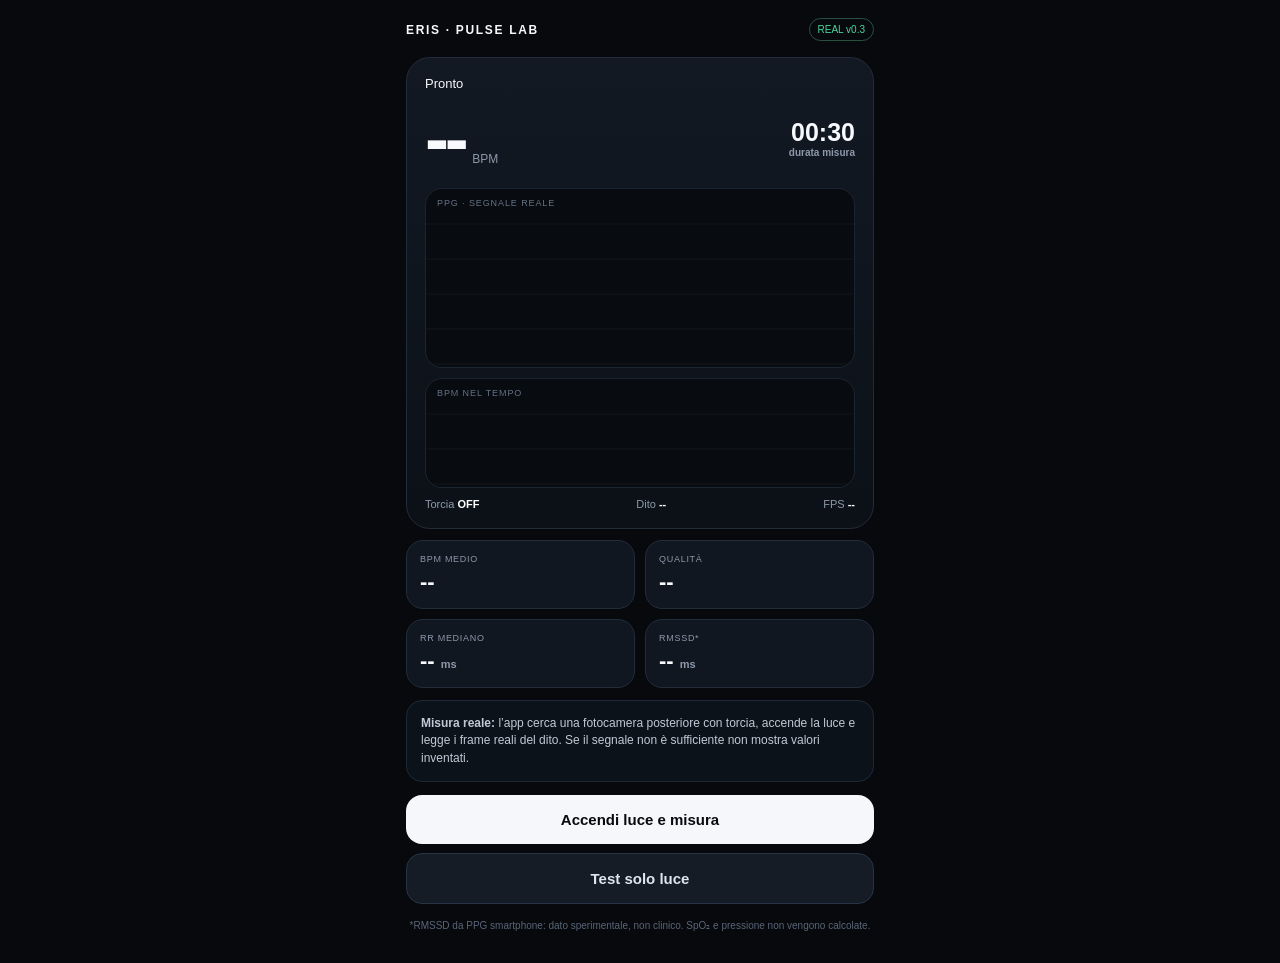
==== index.html @ 592d303f "Publish Eris Pulse Lab real PPG prototype v0.3" ====
<!--
Required Notice: Copyright 2026 AR-Night. Eris Pulse Lab.
Licensed under the PolyForm Noncommercial License 1.0.0.
Commercial use requires separate permission from the licensor.
https://polyformproject.org/licenses/noncommercial/1.0.0/
-->
<!doctype html>
<html lang="it">
<head>
<meta charset="utf-8"><meta name="viewport" content="width=device-width,initial-scale=1,viewport-fit=cover">
<title>Eris Pulse Lab REAL v0.3</title>
<style>
:root{--bg:#07090d;--p:#111720;--l:#222c3a;--t:#f7f9fc;--m:#8d99aa;--a:#ff4f6b;--ok:#48d59c;--w:#ffc45c}
*{box-sizing:border-box}body{margin:0;background:var(--bg);color:var(--t);font-family:-apple-system,BlinkMacSystemFont,"SF Pro Display",sans-serif}.app{max-width:500px;margin:auto;min-height:100dvh;padding:calc(18px + env(safe-area-inset-top)) 16px 30px}.top,.read,.tech{display:flex;justify-content:space-between;align-items:center}.top{margin-bottom:16px}.brand{font-size:12px;font-weight:800;letter-spacing:.14em}.badge{font-size:10px;color:var(--ok);border:1px solid #285240;border-radius:99px;padding:5px 8px}.panel{background:linear-gradient(#121923,#0c1118);border:1px solid var(--l);border-radius:24px;padding:18px}.status{font-size:13px;margin-bottom:15px}#bpm{font-size:72px;font-weight:850;letter-spacing:-.06em;line-height:.9}.bpmline{display:flex;align-items:baseline;gap:8px}.unit,.muted{color:var(--m);font-size:12px}.timer{text-align:right;font-size:25px;font-weight:800}.timer small{display:block;font-size:10px;color:var(--m)}.chart{height:180px;margin-top:17px;background:#080b10;border:1px solid #1b2431;border-radius:17px;overflow:hidden;position:relative}.chart.small{height:110px;margin-top:10px}canvas{width:100%;height:100%;display:block}.clabel{position:absolute;left:11px;top:9px;color:#657286;font-size:9px;letter-spacing:.1em}.tech{font-size:11px;color:var(--m);margin-top:10px}.tech strong{color:#fff}.grid{display:grid;grid-template-columns:1fr 1fr;gap:10px;margin-top:11px}.card{background:var(--p);border:1px solid var(--l);border-radius:17px;padding:13px}.lab{font-size:9px;color:var(--m);letter-spacing:.08em}.val{font-size:22px;font-weight:800;margin-top:5px}.val small{font-size:11px;color:var(--m)}.info,.msg{margin-top:12px;border-radius:16px;padding:14px;font-size:12px;line-height:1.45}.info{background:#0c121a;border:1px solid #1e2836;color:#c0c9d5}.msg{border:1px solid #543d19;background:#20190d;color:#ffd58b}.bad{border-color:#59222a;background:#220f14;color:#ffafb8}.hidden{display:none!important}.actions{display:grid;gap:9px;margin-top:13px}button{border:0;border-radius:16px;padding:16px;font-size:15px;font-weight:800}.primary{background:#f5f7fb;color:#080a0e}.secondary{background:#151c26;color:#dfe5ee;border:1px solid #283445}.stop{background:#251117;color:#ff9aaa;border:1px solid #4b1f29}.overlay{position:fixed;inset:0;background:rgba(4,6,9,.97);z-index:20;display:grid;place-items:center;text-align:center;padding:24px}.finger{width:120px;height:120px;border-radius:50%;display:grid;place-items:center;margin:auto;background:radial-gradient(circle,#ff8497,#e73a59 50%,#751026 78%);font-size:52px;box-shadow:0 0 70px #5d1628}#count{font-size:90px;font-weight:850}.overlay p{color:#9ba7b8;max-width:330px;font-size:13px}footer{text-align:center;color:#596577;font-size:10px;line-height:1.4;margin-top:15px}video{position:fixed;width:2px;height:2px;left:-10px;top:-10px;opacity:.001}
</style>
</head>
<body>
<div class="app"><div class="top"><div class="brand">ERIS · PULSE LAB</div><div class="badge">REAL v0.3</div></div><div class="panel"><div id="status" class="status">Pronto</div><div class="read"><div class="bpmline"><div id="bpm">--</div><div class="unit">BPM</div></div><div class="timer"><div id="timer">00:30</div><small id="phase">durata misura</small></div></div><div class="chart"><canvas id="ppg"></canvas><div class="clabel">PPG · SEGNALE REALE</div></div><div class="chart small"><canvas id="trend"></canvas><div class="clabel">BPM NEL TEMPO</div></div><div class="tech"><span>Torcia <strong id="torch">OFF</strong></span><span>Dito <strong id="finger">--</strong></span><span>FPS <strong id="fps">--</strong></span></div></div><div class="grid"><div class="card"><div class="lab">BPM MEDIO</div><div id="avg" class="val">--</div></div><div class="card"><div class="lab">QUALITÀ</div><div id="quality" class="val">--</div></div><div class="card"><div class="lab">RR MEDIANO</div><div id="rr" class="val">-- <small>ms</small></div></div><div class="card"><div class="lab">RMSSD*</div><div id="rmssd" class="val">-- <small>ms</small></div></div></div><div class="info"><b>Misura reale:</b> l’app cerca una fotocamera posteriore con torcia, accende la luce e legge i frame reali del dito. Se il segnale non è sufficiente non mostra valori inventati.</div><div id="msg" class="msg hidden"></div><div class="actions"><button id="start" class="primary">Accendi luce e misura</button><button id="test" class="secondary">Test solo luce</button><button id="stop" class="stop hidden">Interrompi</button></div><footer>*RMSSD da PPG smartphone: dato sperimentale, non clinico. SpO₂ e pressione non vengono calcolate.</footer></div><div id="overlay" class="overlay hidden"><div><div class="finger">☝︎</div><div id="count">5</div><h2>Copri lente e flash</h2><p>Tieni il dito fermo. La misura parte solo quando il dito viene riconosciuto.</p><div id="ostate" class="muted">Torcia attiva</div></div></div><video id="video" playsinline muted autoplay></video><canvas id="sample" width="40" height="30" class="hidden"></canvas>
<script>
(()=>{"use strict";const D=30000,MIN=45,MAX=190,W=12000,$=x=>document.getElementById(x),u={start:$("start"),test:$("test"),stop:$("stop"),status:$("status"),bpm:$("bpm"),avg:$("avg"),timer:$("timer"),phase:$("phase"),quality:$("quality"),rr:$("rr"),rmssd:$("rmssd"),torch:$("torch"),finger:$("finger"),fps:$("fps"),ppg:$("ppg"),trend:$("trend"),sample:$("sample"),video:$("video"),overlay:$("overlay"),count:$("count"),ostate:$("ostate"),msg:$("msg")},sc=u.sample.getContext("2d",{willReadFrequently:true}),pc=u.ppg.getContext("2d"),tc=u.trend.getContext("2d");let stream=null,track=null,on=false,mode="idle",samples=[],hist=[],good=[],fpsq=[],startAt=0,fingerAt=0,lostAt=0,lastA=0,stopped=false;const mean=a=>a.length?a.reduce((x,y)=>x+y,0)/a.length:0,sd=a=>{let m=mean(a);return Math.sqrt(mean(a.map(v=>(v-m)**2)))},med=a=>{if(!a.length)return NaN;let b=[...a].sort((x,y)=>x-y),m=b.length>>1;return b.length%2?b[m]:(b[m-1]+b[m])/2},clamp=(v,a,b)=>Math.max(a,Math.min(b,v));function msg(t,bad=false){u.msg.textContent=t;u.msg.className="msg"+(bad?" bad":"")}function hide(){u.msg.className="msg hidden"}function reset(){samples=[];hist=[];good=[];fpsq=[];u.bpm.textContent=u.avg.textContent=u.quality.textContent="--";u.rr.innerHTML='-- <small>ms</small>';u.rmssd.innerHTML='-- <small>ms</small>';u.timer.textContent="00:30";u.phase.textContent="durata misura";u.finger.textContent=u.fps.textContent="--";draw()}function fmt(ms){let s=Math.max(0,Math.ceil(ms/1000));return"00:"+String(s).padStart(2,"0")}async function attach(s){if(stream)stream.getTracks().forEach(t=>t.stop());stream=s;track=s.getVideoTracks()[0];u.video.srcObject=s;await u.video.play();await new Promise(r=>setTimeout(r,120))}function torchCap(t){try{return t.getCapabilities?.().torch===true}catch{return false}}async function cam(c){return navigator.mediaDevices.getUserMedia({audio:false,video:c})}function score(l=""){l=l.toLowerCase();return(/back|rear|posteriore|environment/.test(l)?10:0)+(/wide|grandang/.test(l)?2:0)-(/front|anteriore|facetime/.test(l)?20:0)}async function findTorchCam(){if(!window.isSecureContext)throw Error("HTTPS");if(!navigator.mediaDevices?.getUserMedia)throw Error("NOAPI");try{let s=await cam({facingMode:{ideal:"environment"},width:{ideal:640},height:{ideal:480},frameRate:{ideal:30,max:60}});await attach(s);if(torchCap(track))return}catch(e){}if(stream){stream.getTracks().forEach(t=>t.stop());stream=null;track=null}let ds=(await navigator.mediaDevices.enumerateDevices()).filter(d=>d.kind==="videoinput");ds.sort((a,b)=>score(b.label)-score(a.label));for(const d of ds){let s;try{s=await cam({deviceId:{exact:d.deviceId},width:{ideal:640},height:{ideal:480},frameRate:{ideal:30,max:60}});let t=s.getVideoTracks()[0];if(torchCap(t)){await attach(s);return}s.getTracks().forEach(x=>x.stop())}catch(e){if(s)s.getTracks().forEach(x=>x.stop())}}throw Error("NOTORCH")}async function setTorch(v){if(!track||!torchCap(track))throw Error("NOTORCH");await track.applyConstraints({advanced:[{torch:!!v}]});on=!!v;u.torch.textContent=v?"ON":"OFF"}function frame(){if(!u.video.videoWidth)return null;sc.drawImage(u.video,0,0,40,30);let d=sc.getImageData(0,0,40,30).data,r=0,g=0,b=0,n=0;for(let i=0;i<d.length;i+=4){r+=d[i];g+=d[i+1];b+=d[i+2];n++}r/=n;g/=n;b/=n;let bright=(r+g+b)/3,red=r/Math.max(1,(g+b)/2);return{finger:r>65&&bright>25&&red>1.10,v:g/Math.max(1,r+g+b)}}function resamp(ms=W){if(samples.length<50)return null;let now=samples.at(-1).t,a=samples.filter(s=>now-s.t<=ms);if(a.length<50)return null;let dur=(a.at(-1).t-a[0].t)/1000,fs=clamp((a.length-1)/Math.max(.001,dur),15,60),step=1000/fs,out=[],j=0;for(let t=a[0].t;t<=a.at(-1).t;t+=step){while(j<a.length-2&&a[j+1].t<t)j++;let x=a[j],y=a[j+1],q=(t-x.t)/Math.max(1,y.t-x.t);out.push(x.v+(y.v-x.v)*clamp(q,0,1))}let win=Math.max(5,Math.round(fs*.9)),sum=0,z=[];for(let i=0;i<out.length;i++){sum+=out[i];if(i>=win)sum-=out[i-win];z[i]=out[i]-sum/Math.min(i+1,win)}z=z.map((v,i)=>(z[Math.max(0,i-1)]+2*v+z[Math.min(z.length-1,i+1)])/4);let s=sd(z);if(s<1e-7)return null;return{x:z.map(v=>v/s),fs}}function peaks(f){let x=f.x,fs=f.fs,p=[],dist=Math.round(fs*60/MAX),last=-999;for(let i=2;i<x.length-2;i++)if(x[i]>.15&&x[i]>=x[i-1]&&x[i]>x[i+1]&&i-last>=dist){p.push(i);last=i}let q=[];for(let i=1;i<p.length;i++){let m=(p[i]-p[i-1])*1000/fs,b=60000/m;if(b>=MIN&&b<=MAX)q.push(m)}if(q.length>=3){let m=med(q);q=q.filter(v=>Math.abs(v-m)<m*.25)}return q}function analyse(now){if(now-lastA<800)return;lastA=now;let f=resamp();if(!f)return;let x=f.x,fs=f.fs,min=Math.floor(fs*60/MAX),max=Math.ceil(fs*60/MIN),best=-9,lag=0;for(let l=min;l<=max;l++){let n=0,a=0,b=0;for(let i=l;i<x.length;i++){n+=x[i]*x[i-l];a+=x[i]*x[i];b+=x[i-l]*x[i-l]}let c=n/Math.max(1e-9,Math.sqrt(a*b));if(c>best){best=c;lag=l}}let bpm=60*fs/lag;if(best>.28&&bpm>=MIN&&bpm<=MAX){hist.push({t:now,bpm,score:best});if(best>.36)good.push(bpm);u.bpm.textContent=Math.round(bpm);if(good.length)u.avg.textContent=Math.round(med(good.slice(-20)))}u.quality.textContent=best>.62?"Ottima":best>.45?"Buona":best>.30?"Discreta":"Bassa";let ints=peaks(f);if(ints.length>=2){u.rr.innerHTML=Math.round(med(ints))+' <small>ms</small>';if(ints.length>=4){let q=[];for(let i=1;i<ints.length;i++)q.push(ints[i]-ints[i-1]);u.rmssd.innerHTML=Math.round(Math.sqrt(mean(q.map(v=>v*v))))+' <small>ms</small>'}}draw()}function grid(c,w,h){c.strokeStyle="rgba(255,255,255,.05)";for(let y=35;y<h;y+=35){c.beginPath();c.moveTo(0,y);c.lineTo(w,y);c.stroke()}}function draw(){let w=u.ppg.clientWidth,h=u.ppg.clientHeight;pc.clearRect(0,0,w,h);grid(pc,w,h);let f=resamp(8000);if(f){let a=f.x.slice(-220);pc.strokeStyle="#ff4f6b";pc.lineWidth=2;pc.beginPath();a.forEach((v,i)=>{let x=i/(a.length-1)*w,y=h*.56-clamp(v,-2.5,2.5)*h*.15;i?pc.lineTo(x,y):pc.moveTo(x,y)});pc.stroke()}w=u.trend.clientWidth;h=u.trend.clientHeight;tc.clearRect(0,0,w,h);grid(tc,w,h);let a=hist.slice(-35);if(a.length>1){let vs=a.map(p=>p.bpm),lo=Math.min(...vs)-8,hi=Math.max(...vs)+8;if(hi-lo<16){lo-=8;hi+=8}tc.strokeStyle="#f5f7fb";tc.lineWidth=2;tc.beginPath();a.forEach((p,i)=>{let x=i/(a.length-1)*w,y=h-14-(p.bpm-lo)/(hi-lo)*(h-30);i?tc.lineTo(x,y):tc.moveTo(x,y)});tc.stroke()}}function resize(){for(const [c,x] of [[u.ppg,pc],[u.trend,tc]]){let r=c.getBoundingClientRect(),d=Math.min(devicePixelRatio||1,2);c.width=r.width*d;c.height=r.height*d;x.setTransform(d,0,0,d,0,0)}draw()}function loop(now){if(!stream||stopped)return;fpsq.push(now);fpsq=fpsq.filter(t=>now-t<2000);if(fpsq.length>2)u.fps.textContent=((fpsq.length-1)/((fpsq.at(-1)-fpsq[0])/1000)).toFixed(1);let f=frame();if(!f){next();return}u.finger.textContent=f.finger?"SÌ":"NO";if(f.finger){if(!fingerAt)fingerAt=now;lostAt=0}else{fingerAt=0;if(!lostAt)lostAt=now}if(mode==="arm"){u.ostate.textContent=f.finger?"Dito rilevato · resta fermo":"Cerco il dito…";if(f.finger&&now-fingerAt>700){mode="run";startAt=now;samples=[];hist=[];good=[];u.overlay.classList.add("hidden");u.status.textContent="Misurazione reale in corso";u.phase.textContent="misurazione"}}else if(mode==="run"){if(f.finger){samples.push({t:now,v:f.v});let e=now-startAt;u.timer.textContent=fmt(D-e);analyse(now);if(e>=D){finish(false);return}}else if(lostAt&&now-lostAt>1800){finish(true,"Dito perso durante la misura. Riprova mantenendo lente e flash coperti.");return}}next()}function next(){if(!stream||stopped)return;if("requestVideoFrameCallback"in HTMLVideoElement.prototype)u.video.requestVideoFrameCallback(()=>loop(performance.now()));else requestAnimationFrame(loop)}async function countdown(){u.overlay.classList.remove("hidden");for(let n=5;n>=1;n--){u.count.textContent=n;await new Promise(r=>setTimeout(r,1000));if(stopped)return false}u.count.textContent="✓";return true}async function shutdown(){mode="idle";stopped=true;if(track&&on)try{await track.applyConstraints({advanced:[{torch:false}]})}catch{}on=false;u.torch.textContent="OFF";if(stream)stream.getTracks().forEach(t=>t.stop());stream=track=null;u.video.srcObject=null;u.overlay.classList.add("hidden");u.stop.classList.add("hidden");u.start.classList.remove("hidden");u.test.classList.remove("hidden");u.start.disabled=u.test.disabled=false}async function begin(){hide();reset();stopped=false;u.start.disabled=u.test.disabled=true;u.start.classList.add("hidden");u.test.classList.add("hidden");u.stop.classList.remove("hidden");u.status.textContent="Cerco fotocamera con torcia…";try{await findTorchCam();await setTorch(true);u.status.textContent="Torcia accesa";next();if(!await countdown())return;mode="arm";u.ostate.textContent="Verifico il dito…"}catch(e){let t=e.message==="HTTPS"?"Serve HTTPS aperto in Safari: l’anteprima interna di ChatGPT non può concedere fotocamera e torcia.":e.message==="NOTORCH"?"Safari non ha esposto una fotocamera con torcia.":"Errore: "+(e.message||e.name);msg(t,true);u.status.textContent="Misura non avviata";await shutdown()}}async function test(){hide();stopped=false;u.start.disabled=u.test.disabled=true;u.status.textContent="Test torcia…";try{await findTorchCam();await setTorch(true);u.status.textContent="TORCIA ACCESA";msg("Controlla il retro dell’iPhone: la luce resta accesa 8 secondi.");await new Promise(r=>setTimeout(r,8000));await shutdown();u.status.textContent="Test completato"}catch(e){msg("Test luce fallito: "+(e.message||e.name),true);await shutdown()}}async function finish(fail,text=""){if(fail){msg(text||"Segnale insufficiente.",true);u.status.textContent="Misura annullata"}else if(good.length>=4){let b=Math.round(med(good.slice(-20)));u.bpm.textContent=u.avg.textContent=b;u.timer.textContent="00:00";u.phase.textContent="completata";u.status.textContent="Misurazione completata · DATI REALI";msg("Valori e grafici derivano esclusivamente dai frame acquisiti in questa sessione.")}else{msg("Segnale PPG insufficiente: nessun BPM simulato.",true);u.status.textContent="Segnale insufficiente"}await shutdown()}u.start.onclick=begin;u.test.onclick=test;u.stop.onclick=async()=>{msg("Interrotta.");await shutdown()};window.onresize=resize;document.addEventListener("visibilitychange",()=>{if(document.hidden&&stream)shutdown()});resize()})();
</script>
</body></html>
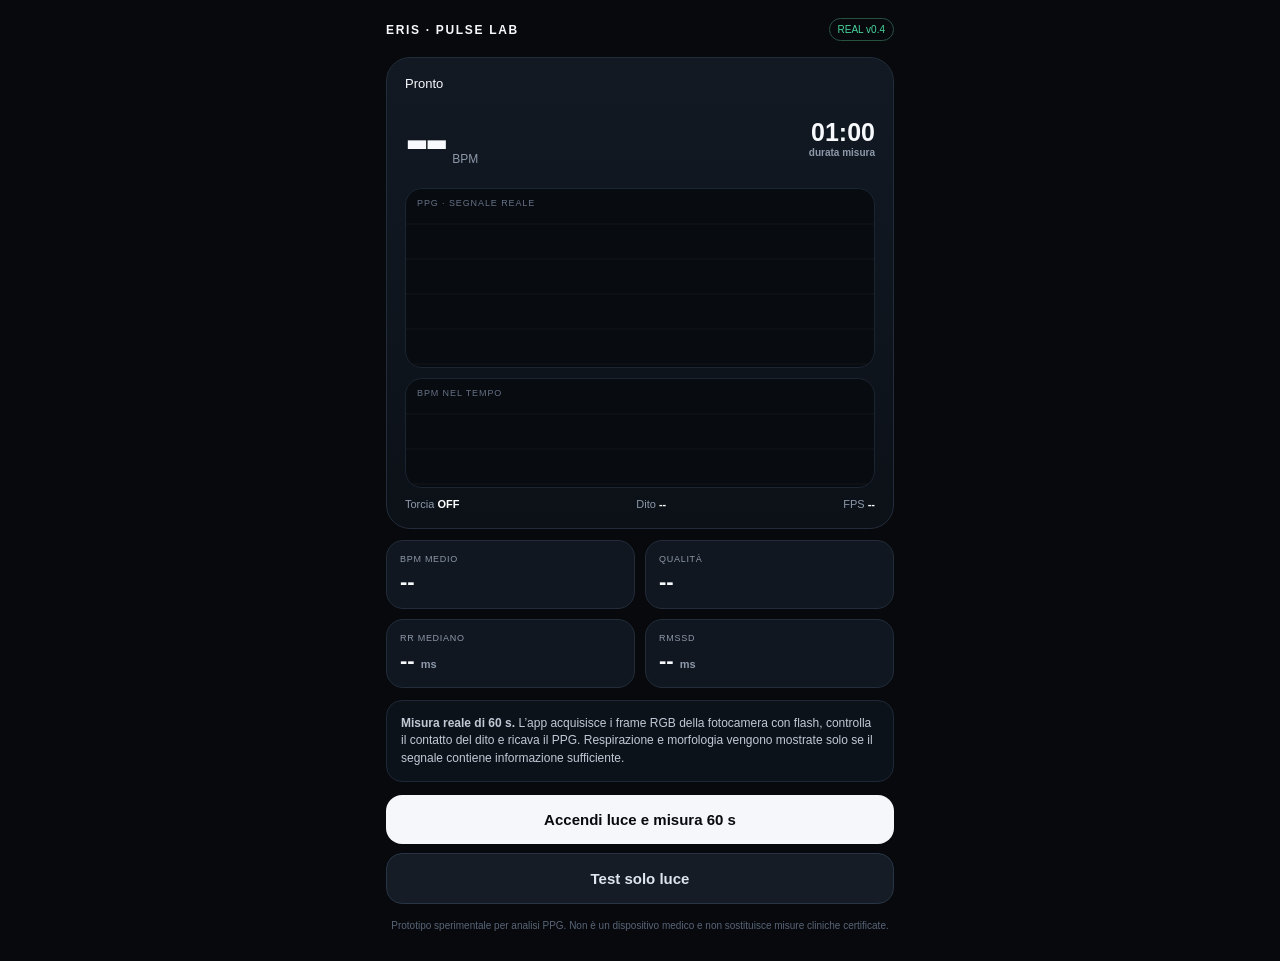
==== commit c944a984: "Eris Pulse Lab v0.4: 60s PPG analysis and final report" ====
--- a/index.html
+++ b/index.html
@@ -7,16 +7,89 @@
 <!doctype html>
 <html lang="it">
 <head>
-<meta charset="utf-8"><meta name="viewport" content="width=device-width,initial-scale=1,viewport-fit=cover">
-<title>Eris Pulse Lab REAL v0.3</title>
+<meta charset="utf-8">
+<meta name="viewport" content="width=device-width,initial-scale=1,viewport-fit=cover,user-scalable=no">
+<meta name="theme-color" content="#07090d">
+<title>Eris Pulse Lab REAL v0.4</title>
 <style>
-:root{--bg:#07090d;--p:#111720;--l:#222c3a;--t:#f7f9fc;--m:#8d99aa;--a:#ff4f6b;--ok:#48d59c;--w:#ffc45c}
-*{box-sizing:border-box}body{margin:0;background:var(--bg);color:var(--t);font-family:-apple-system,BlinkMacSystemFont,"SF Pro Display",sans-serif}.app{max-width:500px;margin:auto;min-height:100dvh;padding:calc(18px + env(safe-area-inset-top)) 16px 30px}.top,.read,.tech{display:flex;justify-content:space-between;align-items:center}.top{margin-bottom:16px}.brand{font-size:12px;font-weight:800;letter-spacing:.14em}.badge{font-size:10px;color:var(--ok);border:1px solid #285240;border-radius:99px;padding:5px 8px}.panel{background:linear-gradient(#121923,#0c1118);border:1px solid var(--l);border-radius:24px;padding:18px}.status{font-size:13px;margin-bottom:15px}#bpm{font-size:72px;font-weight:850;letter-spacing:-.06em;line-height:.9}.bpmline{display:flex;align-items:baseline;gap:8px}.unit,.muted{color:var(--m);font-size:12px}.timer{text-align:right;font-size:25px;font-weight:800}.timer small{display:block;font-size:10px;color:var(--m)}.chart{height:180px;margin-top:17px;background:#080b10;border:1px solid #1b2431;border-radius:17px;overflow:hidden;position:relative}.chart.small{height:110px;margin-top:10px}canvas{width:100%;height:100%;display:block}.clabel{position:absolute;left:11px;top:9px;color:#657286;font-size:9px;letter-spacing:.1em}.tech{font-size:11px;color:var(--m);margin-top:10px}.tech strong{color:#fff}.grid{display:grid;grid-template-columns:1fr 1fr;gap:10px;margin-top:11px}.card{background:var(--p);border:1px solid var(--l);border-radius:17px;padding:13px}.lab{font-size:9px;color:var(--m);letter-spacing:.08em}.val{font-size:22px;font-weight:800;margin-top:5px}.val small{font-size:11px;color:var(--m)}.info,.msg{margin-top:12px;border-radius:16px;padding:14px;font-size:12px;line-height:1.45}.info{background:#0c121a;border:1px solid #1e2836;color:#c0c9d5}.msg{border:1px solid #543d19;background:#20190d;color:#ffd58b}.bad{border-color:#59222a;background:#220f14;color:#ffafb8}.hidden{display:none!important}.actions{display:grid;gap:9px;margin-top:13px}button{border:0;border-radius:16px;padding:16px;font-size:15px;font-weight:800}.primary{background:#f5f7fb;color:#080a0e}.secondary{background:#151c26;color:#dfe5ee;border:1px solid #283445}.stop{background:#251117;color:#ff9aaa;border:1px solid #4b1f29}.overlay{position:fixed;inset:0;background:rgba(4,6,9,.97);z-index:20;display:grid;place-items:center;text-align:center;padding:24px}.finger{width:120px;height:120px;border-radius:50%;display:grid;place-items:center;margin:auto;background:radial-gradient(circle,#ff8497,#e73a59 50%,#751026 78%);font-size:52px;box-shadow:0 0 70px #5d1628}#count{font-size:90px;font-weight:850}.overlay p{color:#9ba7b8;max-width:330px;font-size:13px}footer{text-align:center;color:#596577;font-size:10px;line-height:1.4;margin-top:15px}video{position:fixed;width:2px;height:2px;left:-10px;top:-10px;opacity:.001}
+:root{--bg:#07090d;--p:#111720;--p2:#0c1118;--l:#222c3a;--t:#f7f9fc;--m:#8d99aa;--a:#ff4f6b;--ok:#48d59c;--w:#ffc45c;--bad:#ff7b88}
+*{box-sizing:border-box}html,body{margin:0;min-height:100%;background:var(--bg);color:var(--t);font-family:-apple-system,BlinkMacSystemFont,"SF Pro Display","Segoe UI",sans-serif}body{min-height:100dvh}
+.app{max-width:540px;margin:auto;min-height:100dvh;padding:calc(18px + env(safe-area-inset-top)) 16px calc(28px + env(safe-area-inset-bottom))}.top,.read,.tech,.reportHead{display:flex;justify-content:space-between;align-items:center}.top{margin-bottom:16px}.brand{font-size:12px;font-weight:850;letter-spacing:.14em}.badge{font-size:10px;color:var(--ok);border:1px solid #285240;border-radius:99px;padding:5px 8px}.panel,.report{background:linear-gradient(#121923,#0c1118);border:1px solid var(--l);border-radius:24px;padding:18px}.status{font-size:13px;margin-bottom:15px}.bpmline{display:flex;align-items:baseline;gap:8px}#bpm{font-size:72px;font-weight:850;letter-spacing:-.06em;line-height:.9}.unit,.muted{color:var(--m);font-size:12px}.timer{text-align:right;font-size:25px;font-weight:800}.timer small{display:block;font-size:10px;color:var(--m)}
+.chart{height:180px;margin-top:17px;background:#080b10;border:1px solid #1b2431;border-radius:17px;overflow:hidden;position:relative}.chart.small{height:110px;margin-top:10px}canvas{width:100%;height:100%;display:block}.clabel{position:absolute;left:11px;top:9px;color:#657286;font-size:9px;letter-spacing:.1em}.tech{font-size:11px;color:var(--m);margin-top:10px}.tech strong{color:#fff}.grid{display:grid;grid-template-columns:1fr 1fr;gap:10px;margin-top:11px}.card{background:var(--p);border:1px solid var(--l);border-radius:17px;padding:13px}.lab{font-size:9px;color:var(--m);letter-spacing:.08em;text-transform:uppercase}.val{font-size:22px;font-weight:800;margin-top:5px}.val small{font-size:11px;color:var(--m)}.info,.msg{margin-top:12px;border-radius:16px;padding:14px;font-size:12px;line-height:1.45}.info{background:#0c121a;border:1px solid #1e2836;color:#c0c9d5}.msg{border:1px solid #543d19;background:#20190d;color:#ffd58b}.bad{border-color:#59222a;background:#220f14;color:#ffafb8}.hidden{display:none!important}.actions{display:grid;gap:9px;margin-top:13px}button{appearance:none;border:0;border-radius:16px;padding:16px;font-size:15px;font-weight:800}.primary{background:#f5f7fb;color:#080a0e}.secondary{background:#151c26;color:#dfe5ee;border:1px solid #283445}.stop{background:#251117;color:#ff9aaa;border:1px solid #4b1f29}
+.report{margin-top:14px}.reportHead h2{margin:0;font-size:22px;letter-spacing:-.025em}.reportHead .stamp{font-size:10px;color:var(--m);text-align:right}.reportHero{margin-top:14px;padding:16px;border-radius:18px;background:#0b1017;border:1px solid #202b39}.heroBpm{font-size:54px;font-weight:850;letter-spacing:-.05em}.heroBpm small{font-size:13px;color:var(--m);letter-spacing:0}.range{font-size:12px;color:#b7c0cc;margin-top:4px}.rgrid{display:grid;grid-template-columns:1fr 1fr;gap:9px;margin-top:10px}.rbox{padding:12px;border-radius:15px;background:#101620;border:1px solid #202b39}.rbox .k{font-size:9px;color:var(--m);letter-spacing:.08em;text-transform:uppercase}.rbox .v{font-size:19px;font-weight:800;margin-top:5px}.rbox .sub{font-size:10px;color:#788496;margin-top:3px;line-height:1.3}.sectionTitle{font-size:12px;font-weight:800;margin:16px 0 7px;color:#dce3ec}.qualityRow{display:flex;gap:6px;align-items:center;margin-top:8px}.qdot{width:8px;height:8px;border-radius:50%;background:#303948}.qdot.on{background:var(--ok)}.research{border-color:#4b3a1b;background:#161208}.research .k{color:#e5b95b}.research .v{color:#ffd27c}.reportNote{margin-top:12px;padding:12px;border-radius:14px;background:#0b1017;border:1px solid #202b39;color:#9ca7b6;font-size:11px;line-height:1.45}
+.overlay{position:fixed;inset:0;background:rgba(4,6,9,.97);z-index:20;display:grid;place-items:center;text-align:center;padding:24px}.finger{width:120px;height:120px;border-radius:50%;display:grid;place-items:center;margin:auto;background:radial-gradient(circle,#ff8497,#e73a59 50%,#751026 78%);font-size:52px;box-shadow:0 0 70px #5d1628}#count{font-size:90px;font-weight:850}.overlay p{color:#9ba7b8;max-width:330px;font-size:13px}.overlay .smallState{margin-top:10px;color:#b9c2cf;font-size:12px}footer{text-align:center;color:#596577;font-size:10px;line-height:1.4;margin-top:15px}video{position:fixed;width:2px;height:2px;left:-10px;top:-10px;opacity:.001;pointer-events:none}
+@media(max-width:360px){#bpm{font-size:62px}.heroBpm{font-size:46px}.rgrid,.grid{grid-template-columns:1fr 1fr}}
 </style>
 </head>
 <body>
-<div class="app"><div class="top"><div class="brand">ERIS · PULSE LAB</div><div class="badge">REAL v0.3</div></div><div class="panel"><div id="status" class="status">Pronto</div><div class="read"><div class="bpmline"><div id="bpm">--</div><div class="unit">BPM</div></div><div class="timer"><div id="timer">00:30</div><small id="phase">durata misura</small></div></div><div class="chart"><canvas id="ppg"></canvas><div class="clabel">PPG · SEGNALE REALE</div></div><div class="chart small"><canvas id="trend"></canvas><div class="clabel">BPM NEL TEMPO</div></div><div class="tech"><span>Torcia <strong id="torch">OFF</strong></span><span>Dito <strong id="finger">--</strong></span><span>FPS <strong id="fps">--</strong></span></div></div><div class="grid"><div class="card"><div class="lab">BPM MEDIO</div><div id="avg" class="val">--</div></div><div class="card"><div class="lab">QUALITÀ</div><div id="quality" class="val">--</div></div><div class="card"><div class="lab">RR MEDIANO</div><div id="rr" class="val">-- <small>ms</small></div></div><div class="card"><div class="lab">RMSSD*</div><div id="rmssd" class="val">-- <small>ms</small></div></div></div><div class="info"><b>Misura reale:</b> l’app cerca una fotocamera posteriore con torcia, accende la luce e legge i frame reali del dito. Se il segnale non è sufficiente non mostra valori inventati.</div><div id="msg" class="msg hidden"></div><div class="actions"><button id="start" class="primary">Accendi luce e misura</button><button id="test" class="secondary">Test solo luce</button><button id="stop" class="stop hidden">Interrompi</button></div><footer>*RMSSD da PPG smartphone: dato sperimentale, non clinico. SpO₂ e pressione non vengono calcolate.</footer></div><div id="overlay" class="overlay hidden"><div><div class="finger">☝︎</div><div id="count">5</div><h2>Copri lente e flash</h2><p>Tieni il dito fermo. La misura parte solo quando il dito viene riconosciuto.</p><div id="ostate" class="muted">Torcia attiva</div></div></div><video id="video" playsinline muted autoplay></video><canvas id="sample" width="40" height="30" class="hidden"></canvas>
+<div class="app">
+  <div class="top"><div class="brand">ERIS · PULSE LAB</div><div class="badge">REAL v0.4</div></div>
+  <div class="panel">
+    <div id="status" class="status">Pronto</div>
+    <div class="read"><div class="bpmline"><div id="bpm">--</div><div class="unit">BPM</div></div><div class="timer"><div id="timer">01:00</div><small id="phase">durata misura</small></div></div>
+    <div class="chart"><canvas id="ppg"></canvas><div class="clabel">PPG · SEGNALE REALE</div></div>
+    <div class="chart small"><canvas id="trend"></canvas><div class="clabel">BPM NEL TEMPO</div></div>
+    <div class="tech"><span>Torcia <strong id="torch">OFF</strong></span><span>Dito <strong id="finger">--</strong></span><span>FPS <strong id="fps">--</strong></span></div>
+  </div>
+  <div class="grid"><div class="card"><div class="lab">BPM medio</div><div id="avg" class="val">--</div></div><div class="card"><div class="lab">Qualità</div><div id="quality" class="val">--</div></div><div class="card"><div class="lab">RR mediano</div><div id="rr" class="val">-- <small>ms</small></div></div><div class="card"><div class="lab">RMSSD</div><div id="rmssd" class="val">-- <small>ms</small></div></div></div>
+  <div class="info"><b>Misura reale di 60 s.</b> L’app acquisisce i frame RGB della fotocamera con flash, controlla il contatto del dito e ricava il PPG. Respirazione e morfologia vengono mostrate solo se il segnale contiene informazione sufficiente.</div>
+  <div id="msg" class="msg hidden"></div>
+  <div class="actions"><button id="start" class="primary">Accendi luce e misura 60 s</button><button id="test" class="secondary">Test solo luce</button><button id="stop" class="stop hidden">Interrompi</button></div>
+  <section id="report" class="report hidden">
+    <div class="reportHead"><h2>Eris Physiological Report</h2><div id="reportStamp" class="stamp"></div></div>
+    <div class="reportHero"><div id="reportBpm" class="heroBpm">-- <small>BPM medi</small></div><div id="reportRange" class="range">Range --</div></div>
+    <div class="sectionTitle">Cardiaco e variabilità</div>
+    <div class="rgrid"><div class="rbox"><div class="k">RR / IBI mediano</div><div id="repRR" class="v">--</div><div class="sub">intervallo tra pulsazioni</div></div><div class="rbox"><div class="k">RMSSD</div><div id="repRMSSD" class="v">--</div><div class="sub">variabilità beat-to-beat breve termine</div></div><div class="rbox"><div class="k">BPM minimo</div><div id="repMin" class="v">--</div></div><div class="rbox"><div class="k">BPM massimo</div><div id="repMax" class="v">--</div></div></div>
+    <div class="sectionTitle">Respirazione stimata dal PPG</div>
+    <div class="rgrid"><div class="rbox"><div class="k">Frequenza respiratoria</div><div id="repResp" class="v">--</div><div id="repRespSub" class="sub">modulazione lenta del PPG</div></div><div class="rbox"><div class="k">Confidenza respirazione</div><div id="repRespQ" class="v">--</div><div class="sub">coerenza della modulazione ottica</div></div></div>
+    <div class="sectionTitle">Morfologia ottica del polso</div>
+    <div class="rgrid"><div class="rbox"><div class="k">Tempo di salita</div><div id="repRise" class="v">--</div><div class="sub">piede → picco, mediana</div></div><div class="rbox"><div class="k">Larghezza impulso</div><div id="repWidth" class="v">--</div><div class="sub">a metà ampiezza, mediana</div></div><div class="rbox"><div class="k">Pulsatilità ottica AC/DC</div><div id="repACDC" class="v">--</div><div class="sub">indice relativo, non perfusione assoluta</div></div><div class="rbox research"><div class="k">Notch dicroto</div><div id="repNotch" class="v">--</div><div class="sub">solo se morfologia/FPS sufficienti</div></div></div>
+    <div class="sectionTitle">Affidabilità della sessione</div>
+    <div class="rgrid"><div class="rbox"><div class="k">Qualità complessiva</div><div id="repQuality" class="v">--</div><div id="qualityDots" class="qualityRow"><i class="qdot"></i><i class="qdot"></i><i class="qdot"></i><i class="qdot"></i><i class="qdot"></i></div></div><div class="rbox"><div class="k">Campioni validi</div><div id="repValid" class="v">--</div><div id="repFps" class="sub">FPS --</div></div></div>
+    <div class="reportNote">I valori cardiaci derivano dal segnale PPG acquisito in questa sessione. Respirazione e parametri morfologici sono stime/feature derivate dal PPG e non equivalgono a misure spirometriche, pressorie o diagnostiche. Pressione arteriosa e SpO₂ non vengono riportate.</div>
+    <div class="actions"><button id="newMeasure" class="primary">Nuova misurazione</button></div>
+  </section>
+  <footer>Prototipo sperimentale per analisi PPG. Non è un dispositivo medico e non sostituisce misure cliniche certificate.</footer>
+</div>
+<div id="overlay" class="overlay hidden"><div><div class="finger">☝︎</div><div id="count">5</div><h2>Copri lente e flash</h2><p>Tieni il dito fermo e senza premere eccessivamente. La misura parte solo quando il contatto è stabile.</p><div id="ostate" class="smallState">Torcia attiva</div></div></div>
+<video id="video" playsinline muted autoplay></video><canvas id="sample" width="48" height="36" class="hidden"></canvas>
 <script>
-(()=>{"use strict";const D=30000,MIN=45,MAX=190,W=12000,$=x=>document.getElementById(x),u={start:$("start"),test:$("test"),stop:$("stop"),status:$("status"),bpm:$("bpm"),avg:$("avg"),timer:$("timer"),phase:$("phase"),quality:$("quality"),rr:$("rr"),rmssd:$("rmssd"),torch:$("torch"),finger:$("finger"),fps:$("fps"),ppg:$("ppg"),trend:$("trend"),sample:$("sample"),video:$("video"),overlay:$("overlay"),count:$("count"),ostate:$("ostate"),msg:$("msg")},sc=u.sample.getContext("2d",{willReadFrequently:true}),pc=u.ppg.getContext("2d"),tc=u.trend.getContext("2d");let stream=null,track=null,on=false,mode="idle",samples=[],hist=[],good=[],fpsq=[],startAt=0,fingerAt=0,lostAt=0,lastA=0,stopped=false;const mean=a=>a.length?a.reduce((x,y)=>x+y,0)/a.length:0,sd=a=>{let m=mean(a);return Math.sqrt(mean(a.map(v=>(v-m)**2)))},med=a=>{if(!a.length)return NaN;let b=[...a].sort((x,y)=>x-y),m=b.length>>1;return b.length%2?b[m]:(b[m-1]+b[m])/2},clamp=(v,a,b)=>Math.max(a,Math.min(b,v));function msg(t,bad=false){u.msg.textContent=t;u.msg.className="msg"+(bad?" bad":"")}function hide(){u.msg.className="msg hidden"}function reset(){samples=[];hist=[];good=[];fpsq=[];u.bpm.textContent=u.avg.textContent=u.quality.textContent="--";u.rr.innerHTML='-- <small>ms</small>';u.rmssd.innerHTML='-- <small>ms</small>';u.timer.textContent="00:30";u.phase.textContent="durata misura";u.finger.textContent=u.fps.textContent="--";draw()}function fmt(ms){let s=Math.max(0,Math.ceil(ms/1000));return"00:"+String(s).padStart(2,"0")}async function attach(s){if(stream)stream.getTracks().forEach(t=>t.stop());stream=s;track=s.getVideoTracks()[0];u.video.srcObject=s;await u.video.play();await new Promise(r=>setTimeout(r,120))}function torchCap(t){try{return t.getCapabilities?.().torch===true}catch{return false}}async function cam(c){return navigator.mediaDevices.getUserMedia({audio:false,video:c})}function score(l=""){l=l.toLowerCase();return(/back|rear|posteriore|environment/.test(l)?10:0)+(/wide|grandang/.test(l)?2:0)-(/front|anteriore|facetime/.test(l)?20:0)}async function findTorchCam(){if(!window.isSecureContext)throw Error("HTTPS");if(!navigator.mediaDevices?.getUserMedia)throw Error("NOAPI");try{let s=await cam({facingMode:{ideal:"environment"},width:{ideal:640},height:{ideal:480},frameRate:{ideal:30,max:60}});await attach(s);if(torchCap(track))return}catch(e){}if(stream){stream.getTracks().forEach(t=>t.stop());stream=null;track=null}let ds=(await navigator.mediaDevices.enumerateDevices()).filter(d=>d.kind==="videoinput");ds.sort((a,b)=>score(b.label)-score(a.label));for(const d of ds){let s;try{s=await cam({deviceId:{exact:d.deviceId},width:{ideal:640},height:{ideal:480},frameRate:{ideal:30,max:60}});let t=s.getVideoTracks()[0];if(torchCap(t)){await attach(s);return}s.getTracks().forEach(x=>x.stop())}catch(e){if(s)s.getTracks().forEach(x=>x.stop())}}throw Error("NOTORCH")}async function setTorch(v){if(!track||!torchCap(track))throw Error("NOTORCH");await track.applyConstraints({advanced:[{torch:!!v}]});on=!!v;u.torch.textContent=v?"ON":"OFF"}function frame(){if(!u.video.videoWidth)return null;sc.drawImage(u.video,0,0,40,30);let d=sc.getImageData(0,0,40,30).data,r=0,g=0,b=0,n=0;for(let i=0;i<d.length;i+=4){r+=d[i];g+=d[i+1];b+=d[i+2];n++}r/=n;g/=n;b/=n;let bright=(r+g+b)/3,red=r/Math.max(1,(g+b)/2);return{finger:r>65&&bright>25&&red>1.10,v:g/Math.max(1,r+g+b)}}function resamp(ms=W){if(samples.length<50)return null;let now=samples.at(-1).t,a=samples.filter(s=>now-s.t<=ms);if(a.length<50)return null;let dur=(a.at(-1).t-a[0].t)/1000,fs=clamp((a.length-1)/Math.max(.001,dur),15,60),step=1000/fs,out=[],j=0;for(let t=a[0].t;t<=a.at(-1).t;t+=step){while(j<a.length-2&&a[j+1].t<t)j++;let x=a[j],y=a[j+1],q=(t-x.t)/Math.max(1,y.t-x.t);out.push(x.v+(y.v-x.v)*clamp(q,0,1))}let win=Math.max(5,Math.round(fs*.9)),sum=0,z=[];for(let i=0;i<out.length;i++){sum+=out[i];if(i>=win)sum-=out[i-win];z[i]=out[i]-sum/Math.min(i+1,win)}z=z.map((v,i)=>(z[Math.max(0,i-1)]+2*v+z[Math.min(z.length-1,i+1)])/4);let s=sd(z);if(s<1e-7)return null;return{x:z.map(v=>v/s),fs}}function peaks(f){let x=f.x,fs=f.fs,p=[],dist=Math.round(fs*60/MAX),last=-999;for(let i=2;i<x.length-2;i++)if(x[i]>.15&&x[i]>=x[i-1]&&x[i]>x[i+1]&&i-last>=dist){p.push(i);last=i}let q=[];for(let i=1;i<p.length;i++){let m=(p[i]-p[i-1])*1000/fs,b=60000/m;if(b>=MIN&&b<=MAX)q.push(m)}if(q.length>=3){let m=med(q);q=q.filter(v=>Math.abs(v-m)<m*.25)}return q}function analyse(now){if(now-lastA<800)return;lastA=now;let f=resamp();if(!f)return;let x=f.x,fs=f.fs,min=Math.floor(fs*60/MAX),max=Math.ceil(fs*60/MIN),best=-9,lag=0;for(let l=min;l<=max;l++){let n=0,a=0,b=0;for(let i=l;i<x.length;i++){n+=x[i]*x[i-l];a+=x[i]*x[i];b+=x[i-l]*x[i-l]}let c=n/Math.max(1e-9,Math.sqrt(a*b));if(c>best){best=c;lag=l}}let bpm=60*fs/lag;if(best>.28&&bpm>=MIN&&bpm<=MAX){hist.push({t:now,bpm,score:best});if(best>.36)good.push(bpm);u.bpm.textContent=Math.round(bpm);if(good.length)u.avg.textContent=Math.round(med(good.slice(-20)))}u.quality.textContent=best>.62?"Ottima":best>.45?"Buona":best>.30?"Discreta":"Bassa";let ints=peaks(f);if(ints.length>=2){u.rr.innerHTML=Math.round(med(ints))+' <small>ms</small>';if(ints.length>=4){let q=[];for(let i=1;i<ints.length;i++)q.push(ints[i]-ints[i-1]);u.rmssd.innerHTML=Math.round(Math.sqrt(mean(q.map(v=>v*v))))+' <small>ms</small>'}}draw()}function grid(c,w,h){c.strokeStyle="rgba(255,255,255,.05)";for(let y=35;y<h;y+=35){c.beginPath();c.moveTo(0,y);c.lineTo(w,y);c.stroke()}}function draw(){let w=u.ppg.clientWidth,h=u.ppg.clientHeight;pc.clearRect(0,0,w,h);grid(pc,w,h);let f=resamp(8000);if(f){let a=f.x.slice(-220);pc.strokeStyle="#ff4f6b";pc.lineWidth=2;pc.beginPath();a.forEach((v,i)=>{let x=i/(a.length-1)*w,y=h*.56-clamp(v,-2.5,2.5)*h*.15;i?pc.lineTo(x,y):pc.moveTo(x,y)});pc.stroke()}w=u.trend.clientWidth;h=u.trend.clientHeight;tc.clearRect(0,0,w,h);grid(tc,w,h);let a=hist.slice(-35);if(a.length>1){let vs=a.map(p=>p.bpm),lo=Math.min(...vs)-8,hi=Math.max(...vs)+8;if(hi-lo<16){lo-=8;hi+=8}tc.strokeStyle="#f5f7fb";tc.lineWidth=2;tc.beginPath();a.forEach((p,i)=>{let x=i/(a.length-1)*w,y=h-14-(p.bpm-lo)/(hi-lo)*(h-30);i?tc.lineTo(x,y):tc.moveTo(x,y)});tc.stroke()}}function resize(){for(const [c,x] of [[u.ppg,pc],[u.trend,tc]]){let r=c.getBoundingClientRect(),d=Math.min(devicePixelRatio||1,2);c.width=r.width*d;c.height=r.height*d;x.setTransform(d,0,0,d,0,0)}draw()}function loop(now){if(!stream||stopped)return;fpsq.push(now);fpsq=fpsq.filter(t=>now-t<2000);if(fpsq.length>2)u.fps.textContent=((fpsq.length-1)/((fpsq.at(-1)-fpsq[0])/1000)).toFixed(1);let f=frame();if(!f){next();return}u.finger.textContent=f.finger?"SÌ":"NO";if(f.finger){if(!fingerAt)fingerAt=now;lostAt=0}else{fingerAt=0;if(!lostAt)lostAt=now}if(mode==="arm"){u.ostate.textContent=f.finger?"Dito rilevato · resta fermo":"Cerco il dito…";if(f.finger&&now-fingerAt>700){mode="run";startAt=now;samples=[];hist=[];good=[];u.overlay.classList.add("hidden");u.status.textContent="Misurazione reale in corso";u.phase.textContent="misurazione"}}else if(mode==="run"){if(f.finger){samples.push({t:now,v:f.v});let e=now-startAt;u.timer.textContent=fmt(D-e);analyse(now);if(e>=D){finish(false);return}}else if(lostAt&&now-lostAt>1800){finish(true,"Dito perso durante la misura. Riprova mantenendo lente e flash coperti.");return}}next()}function next(){if(!stream||stopped)return;if("requestVideoFrameCallback"in HTMLVideoElement.prototype)u.video.requestVideoFrameCallback(()=>loop(performance.now()));else requestAnimationFrame(loop)}async function countdown(){u.overlay.classList.remove("hidden");for(let n=5;n>=1;n--){u.count.textContent=n;await new Promise(r=>setTimeout(r,1000));if(stopped)return false}u.count.textContent="✓";return true}async function shutdown(){mode="idle";stopped=true;if(track&&on)try{await track.applyConstraints({advanced:[{torch:false}]})}catch{}on=false;u.torch.textContent="OFF";if(stream)stream.getTracks().forEach(t=>t.stop());stream=track=null;u.video.srcObject=null;u.overlay.classList.add("hidden");u.stop.classList.add("hidden");u.start.classList.remove("hidden");u.test.classList.remove("hidden");u.start.disabled=u.test.disabled=false}async function begin(){hide();reset();stopped=false;u.start.disabled=u.test.disabled=true;u.start.classList.add("hidden");u.test.classList.add("hidden");u.stop.classList.remove("hidden");u.status.textContent="Cerco fotocamera con torcia…";try{await findTorchCam();await setTorch(true);u.status.textContent="Torcia accesa";next();if(!await countdown())return;mode="arm";u.ostate.textContent="Verifico il dito…"}catch(e){let t=e.message==="HTTPS"?"Serve HTTPS aperto in Safari: l’anteprima interna di ChatGPT non può concedere fotocamera e torcia.":e.message==="NOTORCH"?"Safari non ha esposto una fotocamera con torcia.":"Errore: "+(e.message||e.name);msg(t,true);u.status.textContent="Misura non avviata";await shutdown()}}async function test(){hide();stopped=false;u.start.disabled=u.test.disabled=true;u.status.textContent="Test torcia…";try{await findTorchCam();await setTorch(true);u.status.textContent="TORCIA ACCESA";msg("Controlla il retro dell’iPhone: la luce resta accesa 8 secondi.");await new Promise(r=>setTimeout(r,8000));await shutdown();u.status.textContent="Test completato"}catch(e){msg("Test luce fallito: "+(e.message||e.name),true);await shutdown()}}async function finish(fail,text=""){if(fail){msg(text||"Segnale insufficiente.",true);u.status.textContent="Misura annullata"}else if(good.length>=4){let b=Math.round(med(good.slice(-20)));u.bpm.textContent=u.avg.textContent=b;u.timer.textContent="00:00";u.phase.textContent="completata";u.status.textContent="Misurazione completata · DATI REALI";msg("Valori e grafici derivano esclusivamente dai frame acquisiti in questa sessione.")}else{msg("Segnale PPG insufficiente: nessun BPM simulato.",true);u.status.textContent="Segnale insufficiente"}await shutdown()}u.start.onclick=begin;u.test.onclick=test;u.stop.onclick=async()=>{msg("Interrotta.");await shutdown()};window.onresize=resize;document.addEventListener("visibilitychange",()=>{if(document.hidden&&stream)shutdown()});resize()})();
+(()=>{"use strict";
+const D=60000,MIN=45,MAX=190,W=18000;
+const $=x=>document.getElementById(x),u={start:$("start"),test:$("test"),stop:$("stop"),newMeasure:$("newMeasure"),status:$("status"),bpm:$("bpm"),avg:$("avg"),timer:$("timer"),phase:$("phase"),quality:$("quality"),rr:$("rr"),rmssd:$("rmssd"),torch:$("torch"),finger:$("finger"),fps:$("fps"),ppg:$("ppg"),trend:$("trend"),sample:$("sample"),video:$("video"),overlay:$("overlay"),count:$("count"),ostate:$("ostate"),msg:$("msg"),report:$("report"),reportStamp:$("reportStamp"),reportBpm:$("reportBpm"),reportRange:$("reportRange"),repRR:$("repRR"),repRMSSD:$("repRMSSD"),repMin:$("repMin"),repMax:$("repMax"),repResp:$("repResp"),repRespQ:$("repRespQ"),repRespSub:$("repRespSub"),repRise:$("repRise"),repWidth:$("repWidth"),repACDC:$("repACDC"),repNotch:$("repNotch"),repQuality:$("repQuality"),qualityDots:$("qualityDots"),repValid:$("repValid"),repFps:$("repFps")};
+const sc=u.sample.getContext("2d",{willReadFrequently:true}),pc=u.ppg.getContext("2d"),tc=u.trend.getContext("2d");
+let stream=null,track=null,on=false,mode="idle",samples=[],hist=[],good=[],fpsq=[],startAt=0,fingerAt=0,lostAt=0,lastA=0,stopped=false,totalFrames=0,validFrames=0,qualityScores=[];
+const mean=a=>a.length?a.reduce((x,y)=>x+y,0)/a.length:0,sd=a=>{if(a.length<2)return 0;let m=mean(a);return Math.sqrt(mean(a.map(v=>(v-m)**2)))},med=a=>{if(!a.length)return NaN;let b=[...a].sort((x,y)=>x-y),m=b.length>>1;return b.length%2?b[m]:(b[m-1]+b[m])/2},clamp=(v,a,b)=>Math.max(a,Math.min(b,v));
+function msg(t,bad=false){u.msg.textContent=t;u.msg.className="msg"+(bad?" bad":"")}function hide(){u.msg.className="msg hidden"}
+function reset(){samples=[];hist=[];good=[];fpsq=[];qualityScores=[];totalFrames=validFrames=0;u.bpm.textContent=u.avg.textContent=u.quality.textContent="--";u.rr.innerHTML='-- <small>ms</small>';u.rmssd.innerHTML='-- <small>ms</small>';u.timer.textContent="01:00";u.phase.textContent="durata misura";u.finger.textContent=u.fps.textContent="--";u.report.classList.add("hidden");draw()}
+function fmt(ms){let s=Math.max(0,Math.ceil(ms/1000));return String(Math.floor(s/60)).padStart(2,"0")+":"+String(s%60).padStart(2,"0")}
+async function attach(s){if(stream)stream.getTracks().forEach(t=>t.stop());stream=s;track=s.getVideoTracks()[0];u.video.srcObject=s;await u.video.play();await new Promise(r=>setTimeout(r,140))}
+function torchCap(t){try{return t.getCapabilities?.().torch===true}catch{return false}}async function cam(c){return navigator.mediaDevices.getUserMedia({audio:false,video:c})}
+function score(l=""){l=l.toLowerCase();return(/back|rear|posteriore|environment/.test(l)?10:0)+(/wide|grandang/.test(l)?2:0)-(/front|anteriore|facetime/.test(l)?20:0)}
+async function findTorchCam(){if(!window.isSecureContext)throw Error("HTTPS");if(!navigator.mediaDevices?.getUserMedia)throw Error("NOAPI");try{let s=await cam({facingMode:{ideal:"environment"},width:{ideal:640},height:{ideal:480},frameRate:{ideal:30,max:60}});await attach(s);if(torchCap(track))return}catch(e){}if(stream){stream.getTracks().forEach(t=>t.stop());stream=null;track=null}let ds=(await navigator.mediaDevices.enumerateDevices()).filter(d=>d.kind==="videoinput");ds.sort((a,b)=>score(b.label)-score(a.label));for(const d of ds){let s;try{s=await cam({deviceId:{exact:d.deviceId},width:{ideal:640},height:{ideal:480},frameRate:{ideal:30,max:60}});let t=s.getVideoTracks()[0];if(torchCap(t)){await attach(s);return}s.getTracks().forEach(x=>x.stop())}catch(e){if(s)s.getTracks().forEach(x=>x.stop())}}throw Error("NOTORCH")}
+async function setTorch(v){if(!track||!torchCap(track))throw Error("NOTORCH");await track.applyConstraints({advanced:[{torch:!!v}]});on=!!v;u.torch.textContent=v?"ON":"OFF"}
+function frame(){if(!u.video.videoWidth)return null;sc.drawImage(u.video,0,0,48,36);let d=sc.getImageData(0,0,48,36).data,r=0,g=0,b=0,n=0,sat=0;for(let i=0;i<d.length;i+=4){r+=d[i];g+=d[i+1];b+=d[i+2];if(d[i]>249||d[i+1]>249||d[i+2]>249)sat++;n++}r/=n;g/=n;b/=n;sat/=n;let bright=(r+g+b)/3,red=r/Math.max(1,(g+b)/2);let finger=r>65&&bright>25&&red>1.08&&sat<.97;let denom=Math.max(1,r+g+b);return{finger,r,g,b,sat,bright,red,v:g/denom}}
+function resamp(ms=W,field="v"){if(samples.length<50)return null;let now=samples.at(-1).t,a=samples.filter(s=>now-s.t<=ms&&Number.isFinite(s[field]));if(a.length<50)return null;let dur=(a.at(-1).t-a[0].t)/1000,fs=clamp((a.length-1)/Math.max(.001,dur),15,60),step=1000/fs,out=[],j=0;for(let t=a[0].t;t<=a.at(-1).t;t+=step){while(j<a.length-2&&a[j+1].t<t)j++;let x=a[j],y=a[j+1],q=(t-x.t)/Math.max(1,y.t-x.t);out.push(x[field]+(y[field]-x[field])*clamp(q,0,1))}return{x:out,fs}}
+function pulseSignal(ms=W){let rs=resamp(ms,"v");if(!rs||rs.x.length<60)return null;let x=rs.x,fs=rs.fs,win=Math.max(5,Math.round(fs*.9)),sum=0,z=[];for(let i=0;i<x.length;i++){sum+=x[i];if(i>=win)sum-=x[i-win];z[i]=x[i]-sum/Math.min(i+1,win)}z=z.map((v,i)=>(z[Math.max(0,i-1)]+2*v+z[Math.min(z.length-1,i+1)])/4);let s=sd(z);if(s<1e-7)return null;return{x:z.map(v=>v/s),fs,raw:x}}
+function detectPeaks(f){if(!f)return[];let x=f.x,fs=f.fs,p=[],dist=Math.round(fs*60/MAX),last=-999;for(let i=2;i<x.length-2;i++){if(x[i]>.18&&x[i]>=x[i-1]&&x[i]>x[i+1]&&i-last>=dist){if(p.length&&i-p.at(-1)<Math.round(fs*.16)){if(x[i]>x[p.at(-1)])p[p.length-1]=i}else p.push(i);last=p.at(-1)}}return p}
+function peakIntervals(f){let p=detectPeaks(f),q=[];for(let i=1;i<p.length;i++){let m=(p[i]-p[i-1])*1000/f.fs,b=60000/m;if(b>=MIN&&b<=MAX)q.push(m)}if(q.length>=3){let m=med(q);q=q.filter(v=>Math.abs(v-m)<m*.25)}return q}
+function autocorrBpm(){let f=pulseSignal();if(!f)return null;let x=f.x,fs=f.fs,min=Math.floor(fs*60/MAX),max=Math.ceil(fs*60/MIN),best=-9,lag=0;for(let l=min;l<=max;l++){let n=0,a=0,b=0;for(let i=l;i<x.length;i++){n+=x[i]*x[i-l];a+=x[i]*x[i];b+=x[i-l]*x[i-l]}let c=n/Math.max(1e-9,Math.sqrt(a*b));if(c>best){best=c;lag=l}}if(!lag)return null;return{bpm:60*fs/lag,score:best,f}}
+function respirationEstimate(){let rs=resamp(55000,"v");if(!rs||rs.x.length<500)return null;let x=rs.x,fs=rs.fs;const mov=(arr,n)=>{let o=[],s=0;for(let i=0;i<arr.length;i++){s+=arr[i];if(i>=n)s-=arr[i-n];o.push(s/Math.min(i+1,n))}return o};let fast=mov(x,Math.max(3,Math.round(fs*1.5))),slow=mov(fast,Math.max(5,Math.round(fs*12)));let y=fast.map((v,i)=>v-slow[i]);let sy=sd(y);if(sy<1e-7)return null;y=y.map(v=>v/sy);let minLag=Math.floor(fs*60/30),maxLag=Math.ceil(fs*60/6),best=-9,lag=0;for(let l=minLag;l<=maxLag;l++){let n=0,a=0,b=0;for(let i=l;i<y.length;i++){n+=y[i]*y[i-l];a+=y[i]*y[i];b+=y[i-l]*y[i-l]}let c=n/Math.max(1e-9,Math.sqrt(a*b));if(c>best){best=c;lag=l}}if(!lag||best<.18)return null;let rpm=60*fs/lag;if(rpm<6||rpm>30)return null;return{rpm,score:best}}
+function morphology(){let f=pulseSignal(25000);if(!f)return null;let p=detectPeaks(f);if(p.length<5)return null;let rises=[],widths=[],notches=0,usable=0,x=f.x,fs=f.fs;for(const pk of p.slice(1,-1)){let left=pk-1;while(left>1&&x[left]>x[left-1])left--;let base=x[left],amp=x[pk]-base;if(amp<.35)continue;let half=base+amp*.5,lb=left;for(let i=pk;i>left;i--){if(x[i-1]<=half&&x[i]>half){lb=i;break}}let rb=pk;for(let i=pk;i<Math.min(x.length-2,pk+Math.round(fs*.9));i++){if(x[i]>=half&&x[i+1]<half){rb=i+1;break}}if(rb<=pk)continue;rises.push((pk-left)*1000/fs);widths.push((rb-lb)*1000/fs);usable++;let start=pk+Math.round(fs*.12),end=Math.min(x.length-3,pk+Math.round(fs*.55));for(let i=start+1;i<end-1;i++){if(x[i]<x[i-1]&&x[i]<=x[i+1]&&x[i]<x[pk]-.25){for(let j=i+1;j<Math.min(end,i+Math.round(fs*.22));j++){if(x[j]>x[j-1]&&x[j]>=x[j+1]&&x[j]>x[i]+.12){notches++;i=end;break}}}}}let raw=resamp(25000,"g");let acdc=null;if(raw){let m=mean(raw.x),s=sd(raw.x);if(m>0)acdc=s/m*100}return{rise:rises.length?med(rises):null,width:widths.length?med(widths):null,acdc,notch:usable>=5&&notches/usable>=.45?"Rilevato":"Non conclusivo"}}
+function analyse(now){if(now-lastA<800)return;lastA=now;let ac=autocorrBpm();if(!ac)return;let bpm=ac.bpm,best=ac.score;qualityScores.push(best);if(best>.28&&bpm>=MIN&&bpm<=MAX){hist.push({t:now,bpm,score:best});if(best>.36)good.push(bpm);u.bpm.textContent=Math.round(bpm);if(good.length)u.avg.textContent=Math.round(med(good.slice(-30)))}u.quality.textContent=best>.62?"Ottima":best>.45?"Buona":best>.30?"Discreta":"Bassa";let ints=peakIntervals(ac.f);if(ints.length>=2){u.rr.innerHTML=Math.round(med(ints))+' <small>ms</small>';if(ints.length>=4){let q=[];for(let i=1;i<ints.length;i++)q.push(ints[i]-ints[i-1]);u.rmssd.innerHTML=Math.round(Math.sqrt(mean(q.map(v=>v*v))))+' <small>ms</small>'}}draw()}
+function grid(c,w,h){c.strokeStyle="rgba(255,255,255,.05)";c.lineWidth=1;for(let y=35;y<h;y+=35){c.beginPath();c.moveTo(0,y);c.lineTo(w,y);c.stroke()}}
+function draw(){let w=u.ppg.clientWidth,h=u.ppg.clientHeight;pc.clearRect(0,0,w,h);grid(pc,w,h);let f=pulseSignal(10000);if(f){let a=f.x.slice(-260);pc.strokeStyle="#ff4f6b";pc.lineWidth=2;pc.beginPath();a.forEach((v,i)=>{let x=i/(a.length-1)*w,y=h*.56-clamp(v,-2.5,2.5)*h*.15;i?pc.lineTo(x,y):pc.moveTo(x,y)});pc.stroke()}w=u.trend.clientWidth;h=u.trend.clientHeight;tc.clearRect(0,0,w,h);grid(tc,w,h);let a=hist.slice(-55);if(a.length>1){let vs=a.map(p=>p.bpm),lo=Math.min(...vs)-8,hi=Math.max(...vs)+8;if(hi-lo<16){lo-=8;hi+=8}tc.strokeStyle="#f5f7fb";tc.lineWidth=2;tc.beginPath();a.forEach((p,i)=>{let x=i/(a.length-1)*w,y=h-14-(p.bpm-lo)/(hi-lo)*(h-30);i?tc.lineTo(x,y):tc.moveTo(x,y)});tc.stroke()}}
+function resize(){for(const [c,x] of [[u.ppg,pc],[u.trend,tc]]){let r=c.getBoundingClientRect(),d=Math.min(devicePixelRatio||1,2);c.width=r.width*d;c.height=r.height*d;x.setTransform(d,0,0,d,0,0)}draw()}
+function loop(now){if(!stream||stopped)return;totalFrames++;fpsq.push(now);fpsq=fpsq.filter(t=>now-t<2000);if(fpsq.length>2)u.fps.textContent=((fpsq.length-1)/((fpsq.at(-1)-fpsq[0])/1000)).toFixed(1);let f=frame();if(!f){next();return}u.finger.textContent=f.finger?"SÌ":"NO";if(f.finger){if(!fingerAt)fingerAt=now;lostAt=0}else{fingerAt=0;if(!lostAt)lostAt=now}if(mode==="arm"){u.ostate.textContent=f.finger?"Dito rilevato · resta fermo":"Cerco il dito…";if(f.finger&&now-fingerAt>700){mode="run";startAt=now;samples=[];hist=[];good=[];qualityScores=[];validFrames=0;u.overlay.classList.add("hidden");u.status.textContent="Misurazione reale in corso";u.phase.textContent="misurazione"}}else if(mode==="run"){if(f.finger){validFrames++;samples.push({t:now,v:f.v,r:f.r,g:f.g,b:f.b,bright:f.bright});let e=now-startAt;u.timer.textContent=fmt(D-e);analyse(now);if(e>=D){finish(false);return}}else if(lostAt&&now-lostAt>1800){finish(true,"Dito perso durante la misura. Riprova mantenendo lente e flash coperti.");return}}next()}
+function next(){if(!stream||stopped)return;if("requestVideoFrameCallback" in HTMLVideoElement.prototype)u.video.requestVideoFrameCallback(()=>loop(performance.now()));else requestAnimationFrame(loop)}
+async function countdown(){u.overlay.classList.remove("hidden");for(let n=5;n>=1;n--){u.count.textContent=n;await new Promise(r=>setTimeout(r,1000));if(stopped)return false}u.count.textContent="✓";return true}
+async function shutdown(){mode="idle";stopped=true;if(track&&on)try{await track.applyConstraints({advanced:[{torch:false}]})}catch{}on=false;u.torch.textContent="OFF";if(stream)stream.getTracks().forEach(t=>t.stop());stream=track=null;u.video.srcObject=null;u.overlay.classList.add("hidden");u.stop.classList.add("hidden");u.start.classList.remove("hidden");u.test.classList.remove("hidden");u.start.disabled=u.test.disabled=false}
+async function begin(){hide();reset();stopped=false;u.start.disabled=u.test.disabled=true;u.start.classList.add("hidden");u.test.classList.add("hidden");u.stop.classList.remove("hidden");u.status.textContent="Cerco fotocamera con torcia…";try{await findTorchCam();await setTorch(true);u.status.textContent="Torcia accesa";next();if(!await countdown())return;mode="arm";u.ostate.textContent="Verifico il dito…"}catch(e){let t=e.message==="HTTPS"?"Serve HTTPS aperto in Safari: l’anteprima interna non può concedere fotocamera e torcia.":e.message==="NOTORCH"?"Safari non ha esposto una fotocamera con torcia.":"Errore: "+(e.message||e.name);msg(t,true);u.status.textContent="Misura non avviata";await shutdown()}}
+async function test(){hide();stopped=false;u.start.disabled=u.test.disabled=true;u.status.textContent="Test torcia…";try{await findTorchCam();await setTorch(true);u.status.textContent="TORCIA ACCESA";msg("Controlla il retro dell’iPhone: la luce resta accesa 8 secondi.");await new Promise(r=>setTimeout(r,8000));await shutdown();u.status.textContent="Test completato"}catch(e){msg("Test luce fallito: "+(e.message||e.name),true);await shutdown()}}
+function buildReport(){let bpmVals=good.filter(Number.isFinite),bpmMed=bpmVals.length?Math.round(med(bpmVals)):null,bpmMin=bpmVals.length?Math.round(Math.min(...bpmVals)):null,bpmMax=bpmVals.length?Math.round(Math.max(...bpmVals)):null;let f=pulseSignal(40000),ints=f?peakIntervals(f):[],rr=ints.length?Math.round(med(ints)):null,rmssd=null;if(ints.length>=4){let q=[];for(let i=1;i<ints.length;i++)q.push(ints[i]-ints[i-1]);rmssd=Math.round(Math.sqrt(mean(q.map(v=>v*v))))}let resp=respirationEstimate(),m=morphology(),qmed=qualityScores.length?med(qualityScores):0,qText=qmed>.62?"Ottima":qmed>.45?"Buona":qmed>.30?"Discreta":"Bassa",qLevel=qmed>.62?5:qmed>.50?4:qmed>.38?3:qmed>.28?2:1;let validPct=totalFrames?Math.round(validFrames/totalFrames*100):0,avgFps=fpsq.length>2?((fpsq.length-1)/((fpsq.at(-1)-fpsq[0])/1000)):NaN;u.reportStamp.innerHTML=new Date().toLocaleDateString("it-IT")+"<br>sessione 60 s";u.reportBpm.innerHTML=(bpmMed??"--")+' <small>BPM medi</small>';u.reportRange.textContent=bpmMin!=null?`Range ${bpmMin}–${bpmMax} BPM`:"Range non disponibile";u.repRR.textContent=rr!=null?rr+" ms":"--";u.repRMSSD.textContent=rmssd!=null?rmssd+" ms":"--";u.repMin.textContent=bpmMin!=null?bpmMin+" BPM":"--";u.repMax.textContent=bpmMax!=null?bpmMax+" BPM":"--";u.repResp.textContent=resp?Math.round(resp.rpm)+" atti/min":"Non stimabile";u.repRespQ.textContent=resp?(resp.score>.42?"Buona":resp.score>.28?"Discreta":"Bassa"):"Insufficiente";u.repRespSub.textContent=resp?"modulazione lenta coerente rilevata":"modulazione respiratoria non sufficientemente stabile";u.repRise.textContent=m&&m.rise?Math.round(m.rise)+" ms":"Non stimabile";u.repWidth.textContent=m&&m.width?Math.round(m.width)+" ms":"Non stimabile";u.repACDC.textContent=m&&Number.isFinite(m.acdc)?m.acdc.toFixed(2)+" %":"Non stimabile";u.repNotch.textContent=m?m.notch:"Non stimabile";u.repQuality.textContent=qText;[...u.qualityDots.children].forEach((d,i)=>d.classList.toggle("on",i<qLevel));u.repValid.textContent=validPct+" %";u.repFps.textContent="FPS finali: "+(Number.isFinite(avgFps)?avgFps.toFixed(1):u.fps.textContent);u.report.classList.remove("hidden");setTimeout(()=>u.report.scrollIntoView({behavior:"smooth",block:"start"}),150)}
+async function finish(fail,text=""){if(fail){msg(text||"Segnale insufficiente.",true);u.status.textContent="Misura annullata"}else if(good.length>=8){let b=Math.round(med(good));u.bpm.textContent=u.avg.textContent=b;u.timer.textContent="00:00";u.phase.textContent="completata";u.status.textContent="Misurazione completata · REPORT PRONTO";msg("Sessione completata. I valori derivano esclusivamente dai frame acquisiti; le stime non affidabili vengono marcate come non stimabili.");buildReport()}else{msg("Segnale PPG insufficiente: nessun risultato viene simulato.",true);u.status.textContent="Segnale insufficiente"}await shutdown()}
+u.start.onclick=begin;u.test.onclick=test;u.stop.onclick=async()=>{msg("Misurazione interrotta.");await shutdown()};u.newMeasure.onclick=()=>{u.report.classList.add("hidden");reset();window.scrollTo({top:0,behavior:"smooth"})};window.onresize=resize;document.addEventListener("visibilitychange",()=>{if(document.hidden&&stream)shutdown()});resize();
+})();
 </script>
-</body></html>+</body>
+</html>
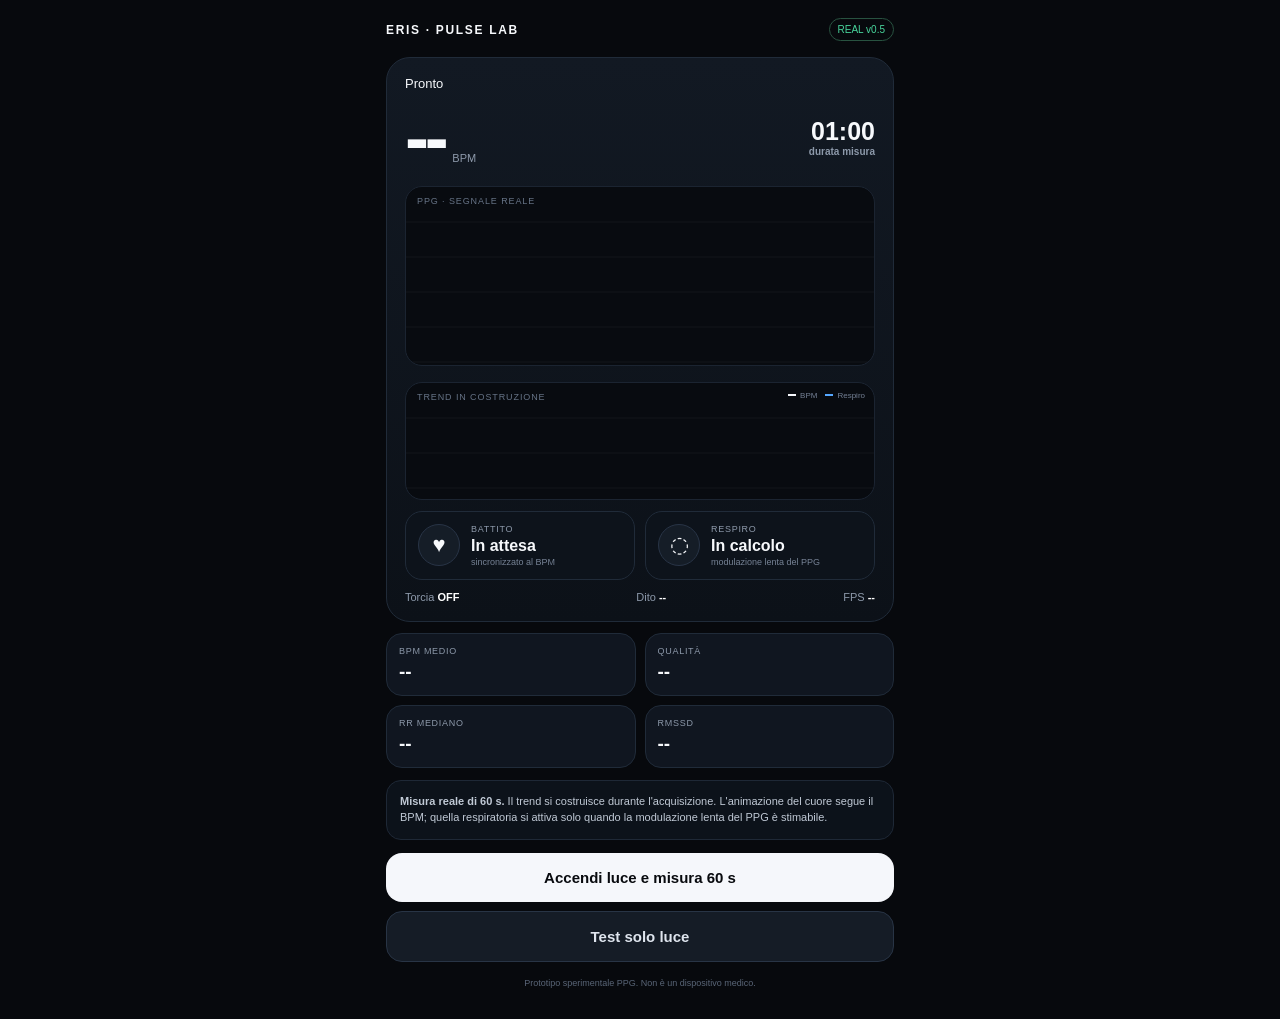
==== commit b2422252: "Eris Pulse Lab v0.5 animations and automatic final trend" ====
--- a/index.html
+++ b/index.html
@@ -1,95 +1,38 @@
 <!--
 Required Notice: Copyright 2026 AR-Night. Eris Pulse Lab.
 Licensed under the PolyForm Noncommercial License 1.0.0.
-Commercial use requires separate permission from the licensor.
-https://polyformproject.org/licenses/noncommercial/1.0.0/
+Commercial use requires separate permission.
 -->
-<!doctype html>
-<html lang="it">
-<head>
-<meta charset="utf-8">
+<!doctype html><html lang="it"><head><meta charset="utf-8">
 <meta name="viewport" content="width=device-width,initial-scale=1,viewport-fit=cover,user-scalable=no">
-<meta name="theme-color" content="#07090d">
-<title>Eris Pulse Lab REAL v0.4</title>
+<meta name="theme-color" content="#07090d"><title>Eris Pulse Lab REAL v0.5</title>
 <style>
-:root{--bg:#07090d;--p:#111720;--p2:#0c1118;--l:#222c3a;--t:#f7f9fc;--m:#8d99aa;--a:#ff4f6b;--ok:#48d59c;--w:#ffc45c;--bad:#ff7b88}
-*{box-sizing:border-box}html,body{margin:0;min-height:100%;background:var(--bg);color:var(--t);font-family:-apple-system,BlinkMacSystemFont,"SF Pro Display","Segoe UI",sans-serif}body{min-height:100dvh}
-.app{max-width:540px;margin:auto;min-height:100dvh;padding:calc(18px + env(safe-area-inset-top)) 16px calc(28px + env(safe-area-inset-bottom))}.top,.read,.tech,.reportHead{display:flex;justify-content:space-between;align-items:center}.top{margin-bottom:16px}.brand{font-size:12px;font-weight:850;letter-spacing:.14em}.badge{font-size:10px;color:var(--ok);border:1px solid #285240;border-radius:99px;padding:5px 8px}.panel,.report{background:linear-gradient(#121923,#0c1118);border:1px solid var(--l);border-radius:24px;padding:18px}.status{font-size:13px;margin-bottom:15px}.bpmline{display:flex;align-items:baseline;gap:8px}#bpm{font-size:72px;font-weight:850;letter-spacing:-.06em;line-height:.9}.unit,.muted{color:var(--m);font-size:12px}.timer{text-align:right;font-size:25px;font-weight:800}.timer small{display:block;font-size:10px;color:var(--m)}
-.chart{height:180px;margin-top:17px;background:#080b10;border:1px solid #1b2431;border-radius:17px;overflow:hidden;position:relative}.chart.small{height:110px;margin-top:10px}canvas{width:100%;height:100%;display:block}.clabel{position:absolute;left:11px;top:9px;color:#657286;font-size:9px;letter-spacing:.1em}.tech{font-size:11px;color:var(--m);margin-top:10px}.tech strong{color:#fff}.grid{display:grid;grid-template-columns:1fr 1fr;gap:10px;margin-top:11px}.card{background:var(--p);border:1px solid var(--l);border-radius:17px;padding:13px}.lab{font-size:9px;color:var(--m);letter-spacing:.08em;text-transform:uppercase}.val{font-size:22px;font-weight:800;margin-top:5px}.val small{font-size:11px;color:var(--m)}.info,.msg{margin-top:12px;border-radius:16px;padding:14px;font-size:12px;line-height:1.45}.info{background:#0c121a;border:1px solid #1e2836;color:#c0c9d5}.msg{border:1px solid #543d19;background:#20190d;color:#ffd58b}.bad{border-color:#59222a;background:#220f14;color:#ffafb8}.hidden{display:none!important}.actions{display:grid;gap:9px;margin-top:13px}button{appearance:none;border:0;border-radius:16px;padding:16px;font-size:15px;font-weight:800}.primary{background:#f5f7fb;color:#080a0e}.secondary{background:#151c26;color:#dfe5ee;border:1px solid #283445}.stop{background:#251117;color:#ff9aaa;border:1px solid #4b1f29}
-.report{margin-top:14px}.reportHead h2{margin:0;font-size:22px;letter-spacing:-.025em}.reportHead .stamp{font-size:10px;color:var(--m);text-align:right}.reportHero{margin-top:14px;padding:16px;border-radius:18px;background:#0b1017;border:1px solid #202b39}.heroBpm{font-size:54px;font-weight:850;letter-spacing:-.05em}.heroBpm small{font-size:13px;color:var(--m);letter-spacing:0}.range{font-size:12px;color:#b7c0cc;margin-top:4px}.rgrid{display:grid;grid-template-columns:1fr 1fr;gap:9px;margin-top:10px}.rbox{padding:12px;border-radius:15px;background:#101620;border:1px solid #202b39}.rbox .k{font-size:9px;color:var(--m);letter-spacing:.08em;text-transform:uppercase}.rbox .v{font-size:19px;font-weight:800;margin-top:5px}.rbox .sub{font-size:10px;color:#788496;margin-top:3px;line-height:1.3}.sectionTitle{font-size:12px;font-weight:800;margin:16px 0 7px;color:#dce3ec}.qualityRow{display:flex;gap:6px;align-items:center;margin-top:8px}.qdot{width:8px;height:8px;border-radius:50%;background:#303948}.qdot.on{background:var(--ok)}.research{border-color:#4b3a1b;background:#161208}.research .k{color:#e5b95b}.research .v{color:#ffd27c}.reportNote{margin-top:12px;padding:12px;border-radius:14px;background:#0b1017;border:1px solid #202b39;color:#9ca7b6;font-size:11px;line-height:1.45}
-.overlay{position:fixed;inset:0;background:rgba(4,6,9,.97);z-index:20;display:grid;place-items:center;text-align:center;padding:24px}.finger{width:120px;height:120px;border-radius:50%;display:grid;place-items:center;margin:auto;background:radial-gradient(circle,#ff8497,#e73a59 50%,#751026 78%);font-size:52px;box-shadow:0 0 70px #5d1628}#count{font-size:90px;font-weight:850}.overlay p{color:#9ba7b8;max-width:330px;font-size:13px}.overlay .smallState{margin-top:10px;color:#b9c2cf;font-size:12px}footer{text-align:center;color:#596577;font-size:10px;line-height:1.4;margin-top:15px}video{position:fixed;width:2px;height:2px;left:-10px;top:-10px;opacity:.001;pointer-events:none}
-@media(max-width:360px){#bpm{font-size:62px}.heroBpm{font-size:46px}.rgrid,.grid{grid-template-columns:1fr 1fr}}
-</style>
-</head>
-<body>
+:root{--bg:#07090d;--p:#101620;--p2:#0b1017;--l:#202b39;--t:#f7f9fc;--m:#8d99aa;--a:#ff4f6b;--ok:#48d59c;--b:#55a7ff;--w:#ffc45c}
+*{box-sizing:border-box}html,body{margin:0;min-height:100%;background:var(--bg);color:var(--t);font-family:-apple-system,BlinkMacSystemFont,"SF Pro Display","Segoe UI",sans-serif}body{min-height:100dvh}.app{max-width:540px;margin:auto;padding:calc(18px + env(safe-area-inset-top)) 16px 30px}.top,.row,.tech,.reportHead{display:flex;justify-content:space-between;align-items:center}.top{margin-bottom:16px}.brand{font-size:12px;font-weight:850;letter-spacing:.14em}.badge{font-size:10px;color:var(--ok);border:1px solid #285240;border-radius:99px;padding:5px 8px}.panel,.report{background:linear-gradient(#121923,#0c1118);border:1px solid var(--l);border-radius:24px;padding:18px}.status{font-size:13px;margin-bottom:14px}.bpmline{display:flex;align-items:baseline;gap:8px}#bpm{font-size:72px;font-weight:850;line-height:.9;letter-spacing:-.06em}.unit,.muted{font-size:11px;color:var(--m)}.timer{text-align:right;font-size:25px;font-weight:800}.timer small{display:block;font-size:10px;color:var(--m)}.chart{height:180px;margin-top:16px;background:#080b10;border:1px solid #1b2431;border-radius:17px;overflow:hidden;position:relative}.chart.small{height:118px}.chart.final{height:220px}.clabel{position:absolute;left:11px;top:9px;font-size:9px;color:#667386;letter-spacing:.1em}.legend{position:absolute;right:9px;top:8px;display:flex;gap:8px;font-size:8px;color:#748095}.legend span{display:flex;align-items:center;gap:4px}.ld{width:8px;height:2px;background:#f5f7fb}.ld.r{background:var(--b)}canvas{width:100%;height:100%;display:block}.vitals{display:grid;grid-template-columns:1fr 1fr;gap:10px;margin-top:11px}.vital{position:relative;overflow:hidden;display:flex;gap:11px;align-items:center;padding:12px;border:1px solid var(--l);border-radius:17px;background:#0d131b}.icon{width:42px;height:42px;border-radius:50%;display:grid;place-items:center;font-size:22px;background:#151d27;border:1px solid #283446;transform-origin:center}.heart.live{animation:beat var(--beat,.8s) ease-in-out infinite}.lung.live{animation:breath var(--breath,4.5s) ease-in-out infinite}.scan{position:absolute;left:0;bottom:0;width:40%;height:2px;background:linear-gradient(90deg,transparent,var(--a),transparent);transform:translateX(-110%)}.vital.live .scan{animation:scan 1.5s linear infinite}@keyframes beat{0%,100%{transform:scale(1)}12%{transform:scale(1.2)}26%{transform:scale(.96)}38%{transform:scale(1.1)}55%{transform:scale(1)}}@keyframes breath{0%,100%{transform:scale(.88);opacity:.7}50%{transform:scale(1.16);opacity:1}}@keyframes scan{to{transform:translateX(360%)}}.vk{font-size:9px;color:var(--m);text-transform:uppercase;letter-spacing:.08em}.vv{font-size:16px;font-weight:800;margin-top:3px}.vs{font-size:9px;color:#768295;margin-top:2px}.tech{font-size:11px;color:var(--m);margin-top:11px}.tech strong{color:#fff}.grid,.rgrid{display:grid;grid-template-columns:1fr 1fr;gap:9px;margin-top:11px}.card,.rbox{background:var(--p);border:1px solid var(--l);border-radius:16px;padding:12px}.k{font-size:9px;color:var(--m);text-transform:uppercase;letter-spacing:.08em}.v{font-size:19px;font-weight:800;margin-top:5px}.sub{font-size:9px;color:#788496;margin-top:3px;line-height:1.3}.info,.msg{margin-top:12px;padding:13px;border-radius:15px;font-size:11px;line-height:1.45}.info{background:#0c121a;border:1px solid #1e2836;color:#c0c9d5}.msg{background:#20190d;border:1px solid #543d19;color:#ffd58b}.msg.bad{background:#220f14;border-color:#59222a;color:#ffafb8}.actions{display:grid;gap:9px;margin-top:13px}button{appearance:none;border:0;border-radius:16px;padding:16px;font-size:15px;font-weight:800}.primary{background:#f5f7fb;color:#080a0e}.secondary{background:#151c26;color:#dfe5ee;border:1px solid #283445}.stop{background:#251117;color:#ff9aaa;border:1px solid #4b1f29}.hidden{display:none!important}.report{margin-top:14px}.reportHead h2{margin:0;font-size:22px}.stamp{font-size:10px;color:var(--m);text-align:right}.hero{margin-top:13px;background:var(--p2);border:1px solid var(--l);border-radius:18px;padding:15px}.heroBpm{font-size:52px;font-weight:850;letter-spacing:-.05em}.heroBpm small{font-size:12px;color:var(--m)}.range{font-size:11px;color:#b9c2cf;margin-top:4px}.section{font-size:12px;font-weight:800;margin:15px 0 6px}.note{margin-top:12px;padding:12px;border:1px solid var(--l);border-radius:14px;background:var(--p2);font-size:10px;color:#9ba6b5;line-height:1.45}.reveal{animation:in .45s ease both}@keyframes in{from{opacity:0;transform:translateY(16px)}to{opacity:1;transform:none}}.overlay{position:fixed;inset:0;z-index:20;background:rgba(4,6,9,.97);display:grid;place-items:center;text-align:center;padding:24px}.finger{width:118px;height:118px;border-radius:50%;margin:auto;display:grid;place-items:center;font-size:50px;background:radial-gradient(circle,#ff8497,#e73a59 50%,#751026 78%);box-shadow:0 0 65px #5d1628}#count{font-size:86px;font-weight:850}.overlay p{max-width:330px;color:#9ba7b8;font-size:12px}.overlay .muted{margin-top:8px}footer{text-align:center;color:#596577;font-size:9px;line-height:1.4;margin-top:15px}video{position:fixed;width:2px;height:2px;left:-10px;top:-10px;opacity:.001}
+</style></head><body>
 <div class="app">
-  <div class="top"><div class="brand">ERIS · PULSE LAB</div><div class="badge">REAL v0.4</div></div>
-  <div class="panel">
-    <div id="status" class="status">Pronto</div>
-    <div class="read"><div class="bpmline"><div id="bpm">--</div><div class="unit">BPM</div></div><div class="timer"><div id="timer">01:00</div><small id="phase">durata misura</small></div></div>
-    <div class="chart"><canvas id="ppg"></canvas><div class="clabel">PPG · SEGNALE REALE</div></div>
-    <div class="chart small"><canvas id="trend"></canvas><div class="clabel">BPM NEL TEMPO</div></div>
-    <div class="tech"><span>Torcia <strong id="torch">OFF</strong></span><span>Dito <strong id="finger">--</strong></span><span>FPS <strong id="fps">--</strong></span></div>
-  </div>
-  <div class="grid"><div class="card"><div class="lab">BPM medio</div><div id="avg" class="val">--</div></div><div class="card"><div class="lab">Qualità</div><div id="quality" class="val">--</div></div><div class="card"><div class="lab">RR mediano</div><div id="rr" class="val">-- <small>ms</small></div></div><div class="card"><div class="lab">RMSSD</div><div id="rmssd" class="val">-- <small>ms</small></div></div></div>
-  <div class="info"><b>Misura reale di 60 s.</b> L’app acquisisce i frame RGB della fotocamera con flash, controlla il contatto del dito e ricava il PPG. Respirazione e morfologia vengono mostrate solo se il segnale contiene informazione sufficiente.</div>
-  <div id="msg" class="msg hidden"></div>
-  <div class="actions"><button id="start" class="primary">Accendi luce e misura 60 s</button><button id="test" class="secondary">Test solo luce</button><button id="stop" class="stop hidden">Interrompi</button></div>
-  <section id="report" class="report hidden">
-    <div class="reportHead"><h2>Eris Physiological Report</h2><div id="reportStamp" class="stamp"></div></div>
-    <div class="reportHero"><div id="reportBpm" class="heroBpm">-- <small>BPM medi</small></div><div id="reportRange" class="range">Range --</div></div>
-    <div class="sectionTitle">Cardiaco e variabilità</div>
-    <div class="rgrid"><div class="rbox"><div class="k">RR / IBI mediano</div><div id="repRR" class="v">--</div><div class="sub">intervallo tra pulsazioni</div></div><div class="rbox"><div class="k">RMSSD</div><div id="repRMSSD" class="v">--</div><div class="sub">variabilità beat-to-beat breve termine</div></div><div class="rbox"><div class="k">BPM minimo</div><div id="repMin" class="v">--</div></div><div class="rbox"><div class="k">BPM massimo</div><div id="repMax" class="v">--</div></div></div>
-    <div class="sectionTitle">Respirazione stimata dal PPG</div>
-    <div class="rgrid"><div class="rbox"><div class="k">Frequenza respiratoria</div><div id="repResp" class="v">--</div><div id="repRespSub" class="sub">modulazione lenta del PPG</div></div><div class="rbox"><div class="k">Confidenza respirazione</div><div id="repRespQ" class="v">--</div><div class="sub">coerenza della modulazione ottica</div></div></div>
-    <div class="sectionTitle">Morfologia ottica del polso</div>
-    <div class="rgrid"><div class="rbox"><div class="k">Tempo di salita</div><div id="repRise" class="v">--</div><div class="sub">piede → picco, mediana</div></div><div class="rbox"><div class="k">Larghezza impulso</div><div id="repWidth" class="v">--</div><div class="sub">a metà ampiezza, mediana</div></div><div class="rbox"><div class="k">Pulsatilità ottica AC/DC</div><div id="repACDC" class="v">--</div><div class="sub">indice relativo, non perfusione assoluta</div></div><div class="rbox research"><div class="k">Notch dicroto</div><div id="repNotch" class="v">--</div><div class="sub">solo se morfologia/FPS sufficienti</div></div></div>
-    <div class="sectionTitle">Affidabilità della sessione</div>
-    <div class="rgrid"><div class="rbox"><div class="k">Qualità complessiva</div><div id="repQuality" class="v">--</div><div id="qualityDots" class="qualityRow"><i class="qdot"></i><i class="qdot"></i><i class="qdot"></i><i class="qdot"></i><i class="qdot"></i></div></div><div class="rbox"><div class="k">Campioni validi</div><div id="repValid" class="v">--</div><div id="repFps" class="sub">FPS --</div></div></div>
-    <div class="reportNote">I valori cardiaci derivano dal segnale PPG acquisito in questa sessione. Respirazione e parametri morfologici sono stime/feature derivate dal PPG e non equivalgono a misure spirometriche, pressorie o diagnostiche. Pressione arteriosa e SpO₂ non vengono riportate.</div>
-    <div class="actions"><button id="newMeasure" class="primary">Nuova misurazione</button></div>
-  </section>
-  <footer>Prototipo sperimentale per analisi PPG. Non è un dispositivo medico e non sostituisce misure cliniche certificate.</footer>
+<div class="top"><div class="brand">ERIS · PULSE LAB</div><div class="badge">REAL v0.5</div></div>
+<div class="panel">
+<div id="status" class="status">Pronto</div>
+<div class="row"><div class="bpmline"><div id="bpm">--</div><div class="unit">BPM</div></div><div class="timer"><div id="timer">01:00</div><small id="phase">durata misura</small></div></div>
+<div class="chart"><canvas id="ppg"></canvas><div class="clabel">PPG · SEGNALE REALE</div></div>
+<div class="chart small"><canvas id="trend"></canvas><div class="clabel">TREND IN COSTRUZIONE</div><div class="legend"><span><i class="ld"></i>BPM</span><span><i class="ld r"></i>Respiro</span></div></div>
+<div class="vitals">
+<div id="heartBox" class="vital"><div id="heart" class="icon heart">♥</div><div><div class="vk">Battito</div><div id="heartVal" class="vv">In attesa</div><div class="vs">sincronizzato al BPM</div></div><i class="scan"></i></div>
+<div id="lungBox" class="vital"><div id="lung" class="icon lung">◌</div><div><div class="vk">Respiro</div><div id="lungVal" class="vv">In calcolo</div><div class="vs">modulazione lenta del PPG</div></div><i class="scan"></i></div>
 </div>
-<div id="overlay" class="overlay hidden"><div><div class="finger">☝︎</div><div id="count">5</div><h2>Copri lente e flash</h2><p>Tieni il dito fermo e senza premere eccessivamente. La misura parte solo quando il contatto è stabile.</p><div id="ostate" class="smallState">Torcia attiva</div></div></div>
-<video id="video" playsinline muted autoplay></video><canvas id="sample" width="48" height="36" class="hidden"></canvas>
+<div class="tech"><span>Torcia <strong id="torch">OFF</strong></span><span>Dito <strong id="fingerState">--</strong></span><span>FPS <strong id="fps">--</strong></span></div>
+</div>
+<div class="grid"><div class="card"><div class="k">BPM medio</div><div id="avg" class="v">--</div></div><div class="card"><div class="k">Qualità</div><div id="quality" class="v">--</div></div><div class="card"><div class="k">RR mediano</div><div id="rr" class="v">--</div></div><div class="card"><div class="k">RMSSD</div><div id="rmssd" class="v">--</div></div></div>
+<div class="info"><b>Misura reale di 60 s.</b> Il trend si costruisce durante l'acquisizione. L'animazione del cuore segue il BPM; quella respiratoria si attiva solo quando la modulazione lenta del PPG è stimabile.</div>
+<div id="msg" class="msg hidden"></div><div class="actions"><button id="start" class="primary">Accendi luce e misura 60 s</button><button id="test" class="secondary">Test solo luce</button><button id="stop" class="stop hidden">Interrompi</button></div>
+<section id="report" class="report hidden"><div class="reportHead"><h2>Eris Physiological Report</h2><div id="stamp" class="stamp"></div></div><div class="hero"><div id="repBpm" class="heroBpm">-- <small>BPM medi</small></div><div id="repRange" class="range">Range --</div></div><div class="chart final"><canvas id="finalTrend"></canvas><div class="clabel">TREND FINALE · BPM + RESPIRAZIONE STIMATA</div><div class="legend"><span><i class="ld"></i>BPM</span><span><i class="ld r"></i>Respiro</span></div></div>
+<div class="section">Cardiaco e variabilità</div><div class="rgrid"><div class="rbox"><div class="k">RR / IBI mediano</div><div id="repRR" class="v">--</div></div><div class="rbox"><div class="k">RMSSD</div><div id="repRMSSD" class="v">--</div></div><div class="rbox"><div class="k">BPM minimo</div><div id="repMin" class="v">--</div></div><div class="rbox"><div class="k">BPM massimo</div><div id="repMax" class="v">--</div></div></div>
+<div class="section">Respirazione dal PPG</div><div class="rgrid"><div class="rbox"><div class="k">Frequenza respiratoria</div><div id="repResp" class="v">--</div><div id="repRespSub" class="sub"></div></div><div class="rbox"><div class="k">Confidenza</div><div id="repRespQ" class="v">--</div><div class="sub">coerenza modulazione lenta</div></div></div>
+<div class="section">Morfologia ottica</div><div class="rgrid"><div class="rbox"><div class="k">Tempo di salita</div><div id="repRise" class="v">--</div></div><div class="rbox"><div class="k">Larghezza impulso</div><div id="repWidth" class="v">--</div></div><div class="rbox"><div class="k">Pulsatilità AC/DC</div><div id="repACDC" class="v">--</div></div><div class="rbox"><div class="k">Notch dicroto</div><div id="repNotch" class="v">--</div></div></div>
+<div class="section">Affidabilità</div><div class="rgrid"><div class="rbox"><div class="k">Qualità complessiva</div><div id="repQuality" class="v">--</div></div><div class="rbox"><div class="k">Campioni validi</div><div id="repValid" class="v">--</div><div id="repFps" class="sub"></div></div></div>
+<div class="note">Respirazione e morfologia sono feature derivate dal PPG. Non equivalgono a spirometria, pressione arteriosa, SpO₂ o diagnosi. Le stime insufficienti vengono indicate come “Non stimabile”.</div><div class="actions"><button id="newMeasure" class="primary">Nuova misurazione</button></div></section><footer>Prototipo sperimentale PPG. Non è un dispositivo medico.</footer></div>
+<div id="overlay" class="overlay hidden"><div><div class="finger">☝︎</div><div id="count">5</div><h2>Copri lente e flash</h2><p>Tieni il dito fermo. La misura parte quando il contatto viene riconosciuto.</p><div id="overlayState" class="muted">Torcia attiva</div></div></div><video id="video" playsinline muted autoplay></video><canvas id="sample" width="40" height="30" class="hidden"></canvas>
 <script>
-(()=>{"use strict";
-const D=60000,MIN=45,MAX=190,W=18000;
-const $=x=>document.getElementById(x),u={start:$("start"),test:$("test"),stop:$("stop"),newMeasure:$("newMeasure"),status:$("status"),bpm:$("bpm"),avg:$("avg"),timer:$("timer"),phase:$("phase"),quality:$("quality"),rr:$("rr"),rmssd:$("rmssd"),torch:$("torch"),finger:$("finger"),fps:$("fps"),ppg:$("ppg"),trend:$("trend"),sample:$("sample"),video:$("video"),overlay:$("overlay"),count:$("count"),ostate:$("ostate"),msg:$("msg"),report:$("report"),reportStamp:$("reportStamp"),reportBpm:$("reportBpm"),reportRange:$("reportRange"),repRR:$("repRR"),repRMSSD:$("repRMSSD"),repMin:$("repMin"),repMax:$("repMax"),repResp:$("repResp"),repRespQ:$("repRespQ"),repRespSub:$("repRespSub"),repRise:$("repRise"),repWidth:$("repWidth"),repACDC:$("repACDC"),repNotch:$("repNotch"),repQuality:$("repQuality"),qualityDots:$("qualityDots"),repValid:$("repValid"),repFps:$("repFps")};
-const sc=u.sample.getContext("2d",{willReadFrequently:true}),pc=u.ppg.getContext("2d"),tc=u.trend.getContext("2d");
-let stream=null,track=null,on=false,mode="idle",samples=[],hist=[],good=[],fpsq=[],startAt=0,fingerAt=0,lostAt=0,lastA=0,stopped=false,totalFrames=0,validFrames=0,qualityScores=[];
-const mean=a=>a.length?a.reduce((x,y)=>x+y,0)/a.length:0,sd=a=>{if(a.length<2)return 0;let m=mean(a);return Math.sqrt(mean(a.map(v=>(v-m)**2)))},med=a=>{if(!a.length)return NaN;let b=[...a].sort((x,y)=>x-y),m=b.length>>1;return b.length%2?b[m]:(b[m-1]+b[m])/2},clamp=(v,a,b)=>Math.max(a,Math.min(b,v));
-function msg(t,bad=false){u.msg.textContent=t;u.msg.className="msg"+(bad?" bad":"")}function hide(){u.msg.className="msg hidden"}
-function reset(){samples=[];hist=[];good=[];fpsq=[];qualityScores=[];totalFrames=validFrames=0;u.bpm.textContent=u.avg.textContent=u.quality.textContent="--";u.rr.innerHTML='-- <small>ms</small>';u.rmssd.innerHTML='-- <small>ms</small>';u.timer.textContent="01:00";u.phase.textContent="durata misura";u.finger.textContent=u.fps.textContent="--";u.report.classList.add("hidden");draw()}
-function fmt(ms){let s=Math.max(0,Math.ceil(ms/1000));return String(Math.floor(s/60)).padStart(2,"0")+":"+String(s%60).padStart(2,"0")}
-async function attach(s){if(stream)stream.getTracks().forEach(t=>t.stop());stream=s;track=s.getVideoTracks()[0];u.video.srcObject=s;await u.video.play();await new Promise(r=>setTimeout(r,140))}
-function torchCap(t){try{return t.getCapabilities?.().torch===true}catch{return false}}async function cam(c){return navigator.mediaDevices.getUserMedia({audio:false,video:c})}
-function score(l=""){l=l.toLowerCase();return(/back|rear|posteriore|environment/.test(l)?10:0)+(/wide|grandang/.test(l)?2:0)-(/front|anteriore|facetime/.test(l)?20:0)}
-async function findTorchCam(){if(!window.isSecureContext)throw Error("HTTPS");if(!navigator.mediaDevices?.getUserMedia)throw Error("NOAPI");try{let s=await cam({facingMode:{ideal:"environment"},width:{ideal:640},height:{ideal:480},frameRate:{ideal:30,max:60}});await attach(s);if(torchCap(track))return}catch(e){}if(stream){stream.getTracks().forEach(t=>t.stop());stream=null;track=null}let ds=(await navigator.mediaDevices.enumerateDevices()).filter(d=>d.kind==="videoinput");ds.sort((a,b)=>score(b.label)-score(a.label));for(const d of ds){let s;try{s=await cam({deviceId:{exact:d.deviceId},width:{ideal:640},height:{ideal:480},frameRate:{ideal:30,max:60}});let t=s.getVideoTracks()[0];if(torchCap(t)){await attach(s);return}s.getTracks().forEach(x=>x.stop())}catch(e){if(s)s.getTracks().forEach(x=>x.stop())}}throw Error("NOTORCH")}
-async function setTorch(v){if(!track||!torchCap(track))throw Error("NOTORCH");await track.applyConstraints({advanced:[{torch:!!v}]});on=!!v;u.torch.textContent=v?"ON":"OFF"}
-function frame(){if(!u.video.videoWidth)return null;sc.drawImage(u.video,0,0,48,36);let d=sc.getImageData(0,0,48,36).data,r=0,g=0,b=0,n=0,sat=0;for(let i=0;i<d.length;i+=4){r+=d[i];g+=d[i+1];b+=d[i+2];if(d[i]>249||d[i+1]>249||d[i+2]>249)sat++;n++}r/=n;g/=n;b/=n;sat/=n;let bright=(r+g+b)/3,red=r/Math.max(1,(g+b)/2);let finger=r>65&&bright>25&&red>1.08&&sat<.97;let denom=Math.max(1,r+g+b);return{finger,r,g,b,sat,bright,red,v:g/denom}}
-function resamp(ms=W,field="v"){if(samples.length<50)return null;let now=samples.at(-1).t,a=samples.filter(s=>now-s.t<=ms&&Number.isFinite(s[field]));if(a.length<50)return null;let dur=(a.at(-1).t-a[0].t)/1000,fs=clamp((a.length-1)/Math.max(.001,dur),15,60),step=1000/fs,out=[],j=0;for(let t=a[0].t;t<=a.at(-1).t;t+=step){while(j<a.length-2&&a[j+1].t<t)j++;let x=a[j],y=a[j+1],q=(t-x.t)/Math.max(1,y.t-x.t);out.push(x[field]+(y[field]-x[field])*clamp(q,0,1))}return{x:out,fs}}
-function pulseSignal(ms=W){let rs=resamp(ms,"v");if(!rs||rs.x.length<60)return null;let x=rs.x,fs=rs.fs,win=Math.max(5,Math.round(fs*.9)),sum=0,z=[];for(let i=0;i<x.length;i++){sum+=x[i];if(i>=win)sum-=x[i-win];z[i]=x[i]-sum/Math.min(i+1,win)}z=z.map((v,i)=>(z[Math.max(0,i-1)]+2*v+z[Math.min(z.length-1,i+1)])/4);let s=sd(z);if(s<1e-7)return null;return{x:z.map(v=>v/s),fs,raw:x}}
-function detectPeaks(f){if(!f)return[];let x=f.x,fs=f.fs,p=[],dist=Math.round(fs*60/MAX),last=-999;for(let i=2;i<x.length-2;i++){if(x[i]>.18&&x[i]>=x[i-1]&&x[i]>x[i+1]&&i-last>=dist){if(p.length&&i-p.at(-1)<Math.round(fs*.16)){if(x[i]>x[p.at(-1)])p[p.length-1]=i}else p.push(i);last=p.at(-1)}}return p}
-function peakIntervals(f){let p=detectPeaks(f),q=[];for(let i=1;i<p.length;i++){let m=(p[i]-p[i-1])*1000/f.fs,b=60000/m;if(b>=MIN&&b<=MAX)q.push(m)}if(q.length>=3){let m=med(q);q=q.filter(v=>Math.abs(v-m)<m*.25)}return q}
-function autocorrBpm(){let f=pulseSignal();if(!f)return null;let x=f.x,fs=f.fs,min=Math.floor(fs*60/MAX),max=Math.ceil(fs*60/MIN),best=-9,lag=0;for(let l=min;l<=max;l++){let n=0,a=0,b=0;for(let i=l;i<x.length;i++){n+=x[i]*x[i-l];a+=x[i]*x[i];b+=x[i-l]*x[i-l]}let c=n/Math.max(1e-9,Math.sqrt(a*b));if(c>best){best=c;lag=l}}if(!lag)return null;return{bpm:60*fs/lag,score:best,f}}
-function respirationEstimate(){let rs=resamp(55000,"v");if(!rs||rs.x.length<500)return null;let x=rs.x,fs=rs.fs;const mov=(arr,n)=>{let o=[],s=0;for(let i=0;i<arr.length;i++){s+=arr[i];if(i>=n)s-=arr[i-n];o.push(s/Math.min(i+1,n))}return o};let fast=mov(x,Math.max(3,Math.round(fs*1.5))),slow=mov(fast,Math.max(5,Math.round(fs*12)));let y=fast.map((v,i)=>v-slow[i]);let sy=sd(y);if(sy<1e-7)return null;y=y.map(v=>v/sy);let minLag=Math.floor(fs*60/30),maxLag=Math.ceil(fs*60/6),best=-9,lag=0;for(let l=minLag;l<=maxLag;l++){let n=0,a=0,b=0;for(let i=l;i<y.length;i++){n+=y[i]*y[i-l];a+=y[i]*y[i];b+=y[i-l]*y[i-l]}let c=n/Math.max(1e-9,Math.sqrt(a*b));if(c>best){best=c;lag=l}}if(!lag||best<.18)return null;let rpm=60*fs/lag;if(rpm<6||rpm>30)return null;return{rpm,score:best}}
-function morphology(){let f=pulseSignal(25000);if(!f)return null;let p=detectPeaks(f);if(p.length<5)return null;let rises=[],widths=[],notches=0,usable=0,x=f.x,fs=f.fs;for(const pk of p.slice(1,-1)){let left=pk-1;while(left>1&&x[left]>x[left-1])left--;let base=x[left],amp=x[pk]-base;if(amp<.35)continue;let half=base+amp*.5,lb=left;for(let i=pk;i>left;i--){if(x[i-1]<=half&&x[i]>half){lb=i;break}}let rb=pk;for(let i=pk;i<Math.min(x.length-2,pk+Math.round(fs*.9));i++){if(x[i]>=half&&x[i+1]<half){rb=i+1;break}}if(rb<=pk)continue;rises.push((pk-left)*1000/fs);widths.push((rb-lb)*1000/fs);usable++;let start=pk+Math.round(fs*.12),end=Math.min(x.length-3,pk+Math.round(fs*.55));for(let i=start+1;i<end-1;i++){if(x[i]<x[i-1]&&x[i]<=x[i+1]&&x[i]<x[pk]-.25){for(let j=i+1;j<Math.min(end,i+Math.round(fs*.22));j++){if(x[j]>x[j-1]&&x[j]>=x[j+1]&&x[j]>x[i]+.12){notches++;i=end;break}}}}}let raw=resamp(25000,"g");let acdc=null;if(raw){let m=mean(raw.x),s=sd(raw.x);if(m>0)acdc=s/m*100}return{rise:rises.length?med(rises):null,width:widths.length?med(widths):null,acdc,notch:usable>=5&&notches/usable>=.45?"Rilevato":"Non conclusivo"}}
-function analyse(now){if(now-lastA<800)return;lastA=now;let ac=autocorrBpm();if(!ac)return;let bpm=ac.bpm,best=ac.score;qualityScores.push(best);if(best>.28&&bpm>=MIN&&bpm<=MAX){hist.push({t:now,bpm,score:best});if(best>.36)good.push(bpm);u.bpm.textContent=Math.round(bpm);if(good.length)u.avg.textContent=Math.round(med(good.slice(-30)))}u.quality.textContent=best>.62?"Ottima":best>.45?"Buona":best>.30?"Discreta":"Bassa";let ints=peakIntervals(ac.f);if(ints.length>=2){u.rr.innerHTML=Math.round(med(ints))+' <small>ms</small>';if(ints.length>=4){let q=[];for(let i=1;i<ints.length;i++)q.push(ints[i]-ints[i-1]);u.rmssd.innerHTML=Math.round(Math.sqrt(mean(q.map(v=>v*v))))+' <small>ms</small>'}}draw()}
-function grid(c,w,h){c.strokeStyle="rgba(255,255,255,.05)";c.lineWidth=1;for(let y=35;y<h;y+=35){c.beginPath();c.moveTo(0,y);c.lineTo(w,y);c.stroke()}}
-function draw(){let w=u.ppg.clientWidth,h=u.ppg.clientHeight;pc.clearRect(0,0,w,h);grid(pc,w,h);let f=pulseSignal(10000);if(f){let a=f.x.slice(-260);pc.strokeStyle="#ff4f6b";pc.lineWidth=2;pc.beginPath();a.forEach((v,i)=>{let x=i/(a.length-1)*w,y=h*.56-clamp(v,-2.5,2.5)*h*.15;i?pc.lineTo(x,y):pc.moveTo(x,y)});pc.stroke()}w=u.trend.clientWidth;h=u.trend.clientHeight;tc.clearRect(0,0,w,h);grid(tc,w,h);let a=hist.slice(-55);if(a.length>1){let vs=a.map(p=>p.bpm),lo=Math.min(...vs)-8,hi=Math.max(...vs)+8;if(hi-lo<16){lo-=8;hi+=8}tc.strokeStyle="#f5f7fb";tc.lineWidth=2;tc.beginPath();a.forEach((p,i)=>{let x=i/(a.length-1)*w,y=h-14-(p.bpm-lo)/(hi-lo)*(h-30);i?tc.lineTo(x,y):tc.moveTo(x,y)});tc.stroke()}}
-function resize(){for(const [c,x] of [[u.ppg,pc],[u.trend,tc]]){let r=c.getBoundingClientRect(),d=Math.min(devicePixelRatio||1,2);c.width=r.width*d;c.height=r.height*d;x.setTransform(d,0,0,d,0,0)}draw()}
-function loop(now){if(!stream||stopped)return;totalFrames++;fpsq.push(now);fpsq=fpsq.filter(t=>now-t<2000);if(fpsq.length>2)u.fps.textContent=((fpsq.length-1)/((fpsq.at(-1)-fpsq[0])/1000)).toFixed(1);let f=frame();if(!f){next();return}u.finger.textContent=f.finger?"SÌ":"NO";if(f.finger){if(!fingerAt)fingerAt=now;lostAt=0}else{fingerAt=0;if(!lostAt)lostAt=now}if(mode==="arm"){u.ostate.textContent=f.finger?"Dito rilevato · resta fermo":"Cerco il dito…";if(f.finger&&now-fingerAt>700){mode="run";startAt=now;samples=[];hist=[];good=[];qualityScores=[];validFrames=0;u.overlay.classList.add("hidden");u.status.textContent="Misurazione reale in corso";u.phase.textContent="misurazione"}}else if(mode==="run"){if(f.finger){validFrames++;samples.push({t:now,v:f.v,r:f.r,g:f.g,b:f.b,bright:f.bright});let e=now-startAt;u.timer.textContent=fmt(D-e);analyse(now);if(e>=D){finish(false);return}}else if(lostAt&&now-lostAt>1800){finish(true,"Dito perso durante la misura. Riprova mantenendo lente e flash coperti.");return}}next()}
-function next(){if(!stream||stopped)return;if("requestVideoFrameCallback" in HTMLVideoElement.prototype)u.video.requestVideoFrameCallback(()=>loop(performance.now()));else requestAnimationFrame(loop)}
-async function countdown(){u.overlay.classList.remove("hidden");for(let n=5;n>=1;n--){u.count.textContent=n;await new Promise(r=>setTimeout(r,1000));if(stopped)return false}u.count.textContent="✓";return true}
-async function shutdown(){mode="idle";stopped=true;if(track&&on)try{await track.applyConstraints({advanced:[{torch:false}]})}catch{}on=false;u.torch.textContent="OFF";if(stream)stream.getTracks().forEach(t=>t.stop());stream=track=null;u.video.srcObject=null;u.overlay.classList.add("hidden");u.stop.classList.add("hidden");u.start.classList.remove("hidden");u.test.classList.remove("hidden");u.start.disabled=u.test.disabled=false}
-async function begin(){hide();reset();stopped=false;u.start.disabled=u.test.disabled=true;u.start.classList.add("hidden");u.test.classList.add("hidden");u.stop.classList.remove("hidden");u.status.textContent="Cerco fotocamera con torcia…";try{await findTorchCam();await setTorch(true);u.status.textContent="Torcia accesa";next();if(!await countdown())return;mode="arm";u.ostate.textContent="Verifico il dito…"}catch(e){let t=e.message==="HTTPS"?"Serve HTTPS aperto in Safari: l’anteprima interna non può concedere fotocamera e torcia.":e.message==="NOTORCH"?"Safari non ha esposto una fotocamera con torcia.":"Errore: "+(e.message||e.name);msg(t,true);u.status.textContent="Misura non avviata";await shutdown()}}
-async function test(){hide();stopped=false;u.start.disabled=u.test.disabled=true;u.status.textContent="Test torcia…";try{await findTorchCam();await setTorch(true);u.status.textContent="TORCIA ACCESA";msg("Controlla il retro dell’iPhone: la luce resta accesa 8 secondi.");await new Promise(r=>setTimeout(r,8000));await shutdown();u.status.textContent="Test completato"}catch(e){msg("Test luce fallito: "+(e.message||e.name),true);await shutdown()}}
-function buildReport(){let bpmVals=good.filter(Number.isFinite),bpmMed=bpmVals.length?Math.round(med(bpmVals)):null,bpmMin=bpmVals.length?Math.round(Math.min(...bpmVals)):null,bpmMax=bpmVals.length?Math.round(Math.max(...bpmVals)):null;let f=pulseSignal(40000),ints=f?peakIntervals(f):[],rr=ints.length?Math.round(med(ints)):null,rmssd=null;if(ints.length>=4){let q=[];for(let i=1;i<ints.length;i++)q.push(ints[i]-ints[i-1]);rmssd=Math.round(Math.sqrt(mean(q.map(v=>v*v))))}let resp=respirationEstimate(),m=morphology(),qmed=qualityScores.length?med(qualityScores):0,qText=qmed>.62?"Ottima":qmed>.45?"Buona":qmed>.30?"Discreta":"Bassa",qLevel=qmed>.62?5:qmed>.50?4:qmed>.38?3:qmed>.28?2:1;let validPct=totalFrames?Math.round(validFrames/totalFrames*100):0,avgFps=fpsq.length>2?((fpsq.length-1)/((fpsq.at(-1)-fpsq[0])/1000)):NaN;u.reportStamp.innerHTML=new Date().toLocaleDateString("it-IT")+"<br>sessione 60 s";u.reportBpm.innerHTML=(bpmMed??"--")+' <small>BPM medi</small>';u.reportRange.textContent=bpmMin!=null?`Range ${bpmMin}–${bpmMax} BPM`:"Range non disponibile";u.repRR.textContent=rr!=null?rr+" ms":"--";u.repRMSSD.textContent=rmssd!=null?rmssd+" ms":"--";u.repMin.textContent=bpmMin!=null?bpmMin+" BPM":"--";u.repMax.textContent=bpmMax!=null?bpmMax+" BPM":"--";u.repResp.textContent=resp?Math.round(resp.rpm)+" atti/min":"Non stimabile";u.repRespQ.textContent=resp?(resp.score>.42?"Buona":resp.score>.28?"Discreta":"Bassa"):"Insufficiente";u.repRespSub.textContent=resp?"modulazione lenta coerente rilevata":"modulazione respiratoria non sufficientemente stabile";u.repRise.textContent=m&&m.rise?Math.round(m.rise)+" ms":"Non stimabile";u.repWidth.textContent=m&&m.width?Math.round(m.width)+" ms":"Non stimabile";u.repACDC.textContent=m&&Number.isFinite(m.acdc)?m.acdc.toFixed(2)+" %":"Non stimabile";u.repNotch.textContent=m?m.notch:"Non stimabile";u.repQuality.textContent=qText;[...u.qualityDots.children].forEach((d,i)=>d.classList.toggle("on",i<qLevel));u.repValid.textContent=validPct+" %";u.repFps.textContent="FPS finali: "+(Number.isFinite(avgFps)?avgFps.toFixed(1):u.fps.textContent);u.report.classList.remove("hidden");setTimeout(()=>u.report.scrollIntoView({behavior:"smooth",block:"start"}),150)}
-async function finish(fail,text=""){if(fail){msg(text||"Segnale insufficiente.",true);u.status.textContent="Misura annullata"}else if(good.length>=8){let b=Math.round(med(good));u.bpm.textContent=u.avg.textContent=b;u.timer.textContent="00:00";u.phase.textContent="completata";u.status.textContent="Misurazione completata · REPORT PRONTO";msg("Sessione completata. I valori derivano esclusivamente dai frame acquisiti; le stime non affidabili vengono marcate come non stimabili.");buildReport()}else{msg("Segnale PPG insufficiente: nessun risultato viene simulato.",true);u.status.textContent="Segnale insufficiente"}await shutdown()}
-u.start.onclick=begin;u.test.onclick=test;u.stop.onclick=async()=>{msg("Misurazione interrotta.");await shutdown()};u.newMeasure.onclick=()=>{u.report.classList.add("hidden");reset();window.scrollTo({top:0,behavior:"smooth"})};window.onresize=resize;document.addEventListener("visibilitychange",()=>{if(document.hidden&&stream)shutdown()});resize();
-})();
-</script>
-</body>
-</html>
+(()=>{"use strict";const D=60000,MIN=45,MAX=190,$=id=>document.getElementById(id),u={start:$("start"),test:$("test"),stop:$("stop"),newMeasure:$("newMeasure"),status:$("status"),bpm:$("bpm"),avg:$("avg"),timer:$("timer"),phase:$("phase"),quality:$("quality"),rr:$("rr"),rmssd:$("rmssd"),torch:$("torch"),finger:$("fingerState"),fps:$("fps"),ppg:$("ppg"),trend:$("trend"),finalTrend:$("finalTrend"),sample:$("sample"),video:$("video"),overlay:$("overlay"),count:$("count"),overlayState:$("overlayState"),msg:$("msg"),heart:$("heart"),heartBox:$("heartBox"),heartVal:$("heartVal"),lung:$("lung"),lungBox:$("lungBox"),lungVal:$("lungVal"),report:$("report"),stamp:$("stamp"),repBpm:$("repBpm"),repRange:$("repRange"),repRR:$("repRR"),repRMSSD:$("repRMSSD"),repMin:$("repMin"),repMax:$("repMax"),repResp:$("repResp"),repRespQ:$("repRespQ"),repRespSub:$("repRespSub"),repRise:$("repRise"),repWidth:$("repWidth"),repACDC:$("repACDC"),repNotch:$("repNotch"),repQuality:$("repQuality"),repValid:$("repValid"),repFps:$("repFps")};const sc=u.sample.getContext("2d",{willReadFrequently:true}),pc=u.ppg.getContext("2d"),tc=u.trend.getContext("2d"),fc=u.finalTrend.getContext("2d");let stream=null,track=null,torchOn=false,mode="idle",stopped=false,startAt=0,fingerAt=0,lostAt=0,lastAnalysis=0,lastResp=0,totalFrames=0,validFrames=0,samples=[],bpmHist=[],respHist=[],goodBpm=[],qScores=[],fpsTimes=[];const mean=a=>a.length?a.reduce((x,y)=>x+y,0)/a.length:0,sd=a=>{let m=mean(a);return Math.sqrt(mean(a.map(v=>(v-m)**2)))},median=a=>{if(!a.length)return NaN;let b=[...a].sort((x,y)=>x-y),m=b.length>>1;return b.length%2?b[m]:(b[m-1]+b[m])/2},clamp=(v,a,b)=>Math.max(a,Math.min(b,v));function showMsg(t,bad=false){u.msg.textContent=t;u.msg.className="msg"+(bad?" bad":"")}function hideMsg(){u.msg.className="msg hidden"}function fmt(ms){let s=Math.max(0,Math.ceil(ms/1000));return String(Math.floor(s/60)).padStart(2,"0")+":"+String(s%60).padStart(2,"0")}function reset(){samples=[];bpmHist=[];respHist=[];goodBpm=[];qScores=[];fpsTimes=[];totalFrames=validFrames=0;u.bpm.textContent=u.avg.textContent=u.quality.textContent="--";u.rr.textContent=u.rmssd.textContent="--";u.timer.textContent="01:00";u.phase.textContent="durata misura";u.finger.textContent=u.fps.textContent="--";u.heartVal.textContent="In attesa";u.lungVal.textContent="In calcolo";u.heart.classList.remove("live");u.lung.classList.remove("live");u.heartBox.classList.remove("live");u.lungBox.classList.remove("live");u.report.classList.add("hidden");drawAll()}async function camera(c){return navigator.mediaDevices.getUserMedia({audio:false,video:c})}function hasTorch(t){try{return t.getCapabilities?.().torch===true}catch{return false}}async function attach(s){if(stream)stream.getTracks().forEach(t=>t.stop());stream=s;track=s.getVideoTracks()[0];u.video.srcObject=s;await u.video.play();await new Promise(r=>setTimeout(r,120))}function score(l=""){l=l.toLowerCase();return(/back|rear|posteriore|environment/.test(l)?10:0)-(/front|facetime|anteriore/.test(l)?20:0)}async function findCamera(){if(!window.isSecureContext)throw Error("HTTPS");let s=await camera({facingMode:{ideal:"environment"},width:{ideal:640},height:{ideal:480},frameRate:{ideal:30,max:60}});await attach(s);if(hasTorch(track))return;if(stream)stream.getTracks().forEach(t=>t.stop());let ds=(await navigator.mediaDevices.enumerateDevices()).filter(d=>d.kind==="videoinput").sort((a,b)=>score(b.label)-score(a.label));for(const d of ds){try{s=await camera({deviceId:{exact:d.deviceId},width:{ideal:640},height:{ideal:480},frameRate:{ideal:30,max:60}});let t=s.getVideoTracks()[0];if(hasTorch(t)){await attach(s);return}s.getTracks().forEach(x=>x.stop())}catch{}}throw Error("NOTORCH")}async function setTorch(v){if(!track||!hasTorch(track))throw Error("NOTORCH");await track.applyConstraints({advanced:[{torch:!!v}]});torchOn=!!v;u.torch.textContent=v?"ON":"OFF"}function frame(){if(!u.video.videoWidth)return null;sc.drawImage(u.video,0,0,40,30);let d=sc.getImageData(0,0,40,30).data,r=0,g=0,b=0,n=0;for(let i=0;i<d.length;i+=4){r+=d[i];g+=d[i+1];b+=d[i+2];n++}r/=n;g/=n;b/=n;let br=(r+g+b)/3,red=r/Math.max(1,(g+b)/2);return{finger:r>65&&br>25&&red>1.10,v:g/Math.max(1,r+g+b),g}}function resample(ms=18000,field="v"){if(samples.length<50)return null;let now=samples.at(-1).t,a=samples.filter(s=>now-s.t<=ms&&Number.isFinite(s[field]));if(a.length<50)return null;let fs=clamp((a.length-1)/Math.max(.001,(a.at(-1).t-a[0].t)/1000),15,60),step=1000/fs,out=[],j=0;for(let t=a[0].t;t<=a.at(-1).t;t+=step){while(j<a.length-2&&a[j+1].t<t)j++;let x=a[j],y=a[j+1],q=(t-x.t)/Math.max(1,y.t-x.t);out.push(x[field]+(y[field]-x[field])*clamp(q,0,1))}return{x:out,fs}}function pulse(ms=18000){let r=resample(ms);if(!r)return null;let x=r.x,win=Math.max(5,Math.round(r.fs*.9)),sum=0,z=[];for(let i=0;i<x.length;i++){sum+=x[i];if(i>=win)sum-=x[i-win];z[i]=x[i]-sum/Math.min(i+1,win)}z=z.map((v,i)=>(z[Math.max(0,i-1)]+2*v+z[Math.min(z.length-1,i+1)])/4);let ss=sd(z);if(ss<1e-7)return null;return{x:z.map(v=>v/ss),fs:r.fs}}function peaks(f){if(!f)return[];let p=[],dist=Math.round(f.fs*60/MAX),last=-999;for(let i=2;i<f.x.length-2;i++)if(f.x[i]>.18&&f.x[i]>=f.x[i-1]&&f.x[i]>f.x[i+1]&&i-last>=dist){p.push(i);last=i}return p}function intervals(f){let p=peaks(f),q=[];for(let i=1;i<p.length;i++){let ms=(p[i]-p[i-1])*1000/f.fs,b=60000/ms;if(b>=MIN&&b<=MAX)q.push(ms)}if(q.length>=3){let m=median(q);q=q.filter(v=>Math.abs(v-m)<m*.25)}return q}function bpmEstimate(){let f=pulse();if(!f)return null;let x=f.x,fs=f.fs,min=Math.floor(fs*60/MAX),max=Math.ceil(fs*60/MIN),best=-9,lag=0;for(let l=min;l<=max;l++){let n=0,a=0,b=0;for(let i=l;i<x.length;i++){n+=x[i]*x[i-l];a+=x[i]*x[i];b+=x[i-l]*x[i-l]}let c=n/Math.max(1e-9,Math.sqrt(a*b));if(c>best){best=c;lag=l}}return lag?{bpm:60*fs/lag,score:best,f}:null}function respEstimate(){let r=resample(55000);if(!r||r.x.length<500)return null;let x=r.x,fs=r.fs,w1=Math.max(2,Math.round(fs*1.5)),w2=Math.max(w1+2,Math.round(fs*12)),a=[],sum=0;for(let i=0;i<x.length;i++){sum+=x[i];if(i>=w1)sum-=x[i-w1];a[i]=sum/Math.min(i+1,w1)}let y=[],s2=0;for(let i=0;i<a.length;i++){s2+=a[i];if(i>=w2)s2-=a[i-w2];y[i]=a[i]-s2/Math.min(i+1,w2)}let z=sd(y);if(z<1e-7)return null;y=y.map(v=>v/z);let min=Math.floor(fs*60/30),max=Math.ceil(fs*60/6),best=-9,lag=0;for(let l=min;l<=max;l++){let n=0,a2=0,b2=0;for(let i=l;i<y.length;i++){n+=y[i]*y[i-l];a2+=y[i]*y[i];b2+=y[i-l]*y[i-l]}let c=n/Math.max(1e-9,Math.sqrt(a2*b2));if(c>best){best=c;lag=l}}let rpm=lag?60*fs/lag:0;return best>.18&&rpm>=6&&rpm<=30?{rpm,score:best}:null}function morphology(){let f=pulse(30000);if(!f)return null;let p=peaks(f),rises=[],widths=[],notch=0,usable=0;for(const pk of p.slice(1,-1)){let l=pk-1;while(l>1&&f.x[l]>f.x[l-1])l--;let base=f.x[l],amp=f.x[pk]-base;if(amp<.35)continue;let half=base+amp*.5,lb=l,rb=pk;for(let i=pk;i>l;i--)if(f.x[i-1]<=half&&f.x[i]>half){lb=i;break}for(let i=pk;i<Math.min(f.x.length-2,pk+Math.round(f.fs*.9));i++)if(f.x[i]>=half&&f.x[i+1]<half){rb=i+1;break}if(rb<=pk)continue;rises.push((pk-l)*1000/f.fs);widths.push((rb-lb)*1000/f.fs);usable++;let aa=pk+Math.round(f.fs*.12),bb=Math.min(f.x.length-3,pk+Math.round(f.fs*.55));for(let i=aa+1;i<bb-1;i++)if(f.x[i]<f.x[i-1]&&f.x[i]<=f.x[i+1]){for(let j=i+1;j<Math.min(bb,i+Math.round(f.fs*.22));j++)if(f.x[j]>f.x[j-1]&&f.x[j]>=f.x[j+1]&&f.x[j]>f.x[i]+.12){notch++;i=bb;break}}}let raw=resample(30000,"g"),acdc=null;if(raw){let m=mean(raw.x);if(m>0)acdc=sd(raw.x)/m*100}return{rise:rises.length?median(rises):null,width:widths.length?median(widths):null,acdc,notch:usable>=5&&notch/usable>=.45?"Rilevato":"Non conclusivo"}}function heartAnim(b){if(!Number.isFinite(b))return;u.heart.style.setProperty("--beat",clamp(60/b,.32,1.45)+"s");u.heart.classList.add("live");u.heartBox.classList.add("live");u.heartVal.textContent=Math.round(b)+" BPM"}function lungAnim(r){if(!r)return;u.lung.style.setProperty("--breath",clamp(60/r.rpm,2,10)+"s");u.lung.classList.add("live");u.lungBox.classList.add("live");u.lungVal.textContent=Math.round(r.rpm)+" atti/min"}function analyse(now){if(now-lastAnalysis<800)return;lastAnalysis=now;let a=bpmEstimate();if(a){qScores.push(a.score);if(a.score>.28&&a.bpm>=MIN&&a.bpm<=MAX){bpmHist.push({t:now,bpm:a.bpm,score:a.score});if(a.score>.36)goodBpm.push(a.bpm);u.bpm.textContent=Math.round(a.bpm);u.avg.textContent=Math.round(median(goodBpm.slice(-30)));heartAnim(a.bpm)}u.quality.textContent=a.score>.62?"Ottima":a.score>.45?"Buona":a.score>.30?"Discreta":"Bassa";let q=intervals(a.f);if(q.length>=2){u.rr.textContent=Math.round(median(q))+" ms";if(q.length>=4){let d=[];for(let i=1;i<q.length;i++)d.push(q[i]-q[i-1]);u.rmssd.textContent=Math.round(Math.sqrt(mean(d.map(v=>v*v))))+" ms"}}}if(now-lastResp>2500){lastResp=now;let r=respEstimate();if(r){respHist.push({t:now,rpm:r.rpm,score:r.score});lungAnim(r)}}drawAll()}function grid(ctx,w,h){ctx.strokeStyle="rgba(255,255,255,.05)";ctx.lineWidth=1;for(let y=35;y<h;y+=35){ctx.beginPath();ctx.moveTo(0,y);ctx.lineTo(w,y);ctx.stroke()}}function drawTrend(ctx,c,final=false){let w=c.clientWidth,h=c.clientHeight;ctx.clearRect(0,0,w,h);grid(ctx,w,h);let bp=bpmHist.slice(final?-120:-60);if(bp.length>1){let v=bp.map(x=>x.bpm),lo=Math.min(...v)-8,hi=Math.max(...v)+8;if(hi-lo<16){lo-=8;hi+=8}ctx.strokeStyle="#f5f7fb";ctx.lineWidth=2;ctx.beginPath();bp.forEach((p,i)=>{let x=i/(bp.length-1)*w,y=h-14-(p.bpm-lo)/(hi-lo)*(h-30);i?ctx.lineTo(x,y):ctx.moveTo(x,y)});ctx.stroke()}let rp=respHist.slice(final?-40:-22);if(rp.length>1){let v=rp.map(x=>x.rpm),lo=Math.max(4,Math.min(...v)-3),hi=Math.min(35,Math.max(...v)+3);ctx.strokeStyle="#55a7ff";ctx.setLineDash([5,4]);ctx.beginPath();rp.forEach((p,i)=>{let x=i/(rp.length-1)*w,y=h-14-(p.rpm-lo)/(hi-lo)*(h-30);i?ctx.lineTo(x,y):ctx.moveTo(x,y)});ctx.stroke();ctx.setLineDash([])}}function drawAll(){let w=u.ppg.clientWidth,h=u.ppg.clientHeight;pc.clearRect(0,0,w,h);grid(pc,w,h);let f=pulse(10000);if(f){let a=f.x.slice(-260);pc.strokeStyle="#ff4f6b";pc.lineWidth=2;pc.beginPath();a.forEach((v,i)=>{let x=i/(a.length-1)*w,y=h*.56-clamp(v,-2.5,2.5)*h*.15;i?pc.lineTo(x,y):pc.moveTo(x,y)});pc.stroke()}drawTrend(tc,u.trend);if(!u.report.classList.contains("hidden"))drawTrend(fc,u.finalTrend,true)}function resize(){for(const [c,x] of [[u.ppg,pc],[u.trend,tc],[u.finalTrend,fc]]){let r=c.getBoundingClientRect(),d=Math.min(devicePixelRatio||1,2);c.width=Math.max(1,r.width*d);c.height=Math.max(1,r.height*d);x.setTransform(d,0,0,d,0,0)}drawAll()}function next(){if(!stream||stopped)return;if("requestVideoFrameCallback"in HTMLVideoElement.prototype)u.video.requestVideoFrameCallback(()=>loop(performance.now()));else requestAnimationFrame(loop)}function loop(now){if(!stream||stopped)return;totalFrames++;fpsTimes.push(now);fpsTimes=fpsTimes.filter(t=>now-t<2000);if(fpsTimes.length>2)u.fps.textContent=((fpsTimes.length-1)/((fpsTimes.at(-1)-fpsTimes[0])/1000)).toFixed(1);let f=frame();if(!f){next();return}u.finger.textContent=f.finger?"SÌ":"NO";if(f.finger){if(!fingerAt)fingerAt=now;lostAt=0}else{fingerAt=0;if(!lostAt)lostAt=now}if(mode==="arm"){u.overlayState.textContent=f.finger?"Dito rilevato · resta fermo":"Cerco il dito…";if(f.finger&&now-fingerAt>700){mode="run";startAt=now;samples=[];bpmHist=[];respHist=[];goodBpm=[];qScores=[];validFrames=0;u.overlay.classList.add("hidden");u.status.textContent="Misurazione reale in corso";u.phase.textContent="misurazione";u.heartBox.classList.add("live");u.lungBox.classList.add("live")}}else if(mode==="run"){if(f.finger){validFrames++;samples.push({t:now,v:f.v,g:f.g});u.timer.textContent=fmt(D-(now-startAt));analyse(now);if(now-startAt>=D){finish(false);return}}else if(lostAt&&now-lostAt>1800){finish(true,"Dito perso durante la misura.");return}}next()}async function countdown(){u.overlay.classList.remove("hidden");for(let n=5;n>=1;n--){u.count.textContent=n;await new Promise(r=>setTimeout(r,1000));if(stopped)return false}u.count.textContent="✓";return true}async function shutdown(){mode="idle";stopped=true;if(track&&torchOn)try{await track.applyConstraints({advanced:[{torch:false}]})}catch{}torchOn=false;u.torch.textContent="OFF";if(stream)stream.getTracks().forEach(t=>t.stop());stream=track=null;u.video.srcObject=null;u.overlay.classList.add("hidden");u.stop.classList.add("hidden");u.start.classList.remove("hidden");u.test.classList.remove("hidden");u.start.disabled=u.test.disabled=false}async function begin(){hideMsg();reset();stopped=false;u.start.disabled=u.test.disabled=true;u.start.classList.add("hidden");u.test.classList.add("hidden");u.stop.classList.remove("hidden");u.status.textContent="Cerco fotocamera con torcia…";try{await findCamera();await setTorch(true);u.status.textContent="Torcia accesa";next();if(!await countdown())return;mode="arm";u.overlayState.textContent="Verifico il dito…"}catch(e){showMsg(e.message==="HTTPS"?"Serve una pagina HTTPS aperta in Safari.":e.message==="NOTORCH"?"Safari non ha esposto una fotocamera con torcia.":"Errore: "+(e.message||e.name),true);u.status.textContent="Misura non avviata";await shutdown()}}async function test(){hideMsg();stopped=false;u.start.disabled=u.test.disabled=true;try{await findCamera();await setTorch(true);u.status.textContent="TORCIA ACCESA";showMsg("La luce resta accesa 8 secondi.");await new Promise(r=>setTimeout(r,8000));await shutdown();u.status.textContent="Test completato"}catch(e){showMsg("Test luce fallito: "+(e.message||e.name),true);await shutdown()}}function buildReport(){let b=goodBpm.filter(Number.isFinite),bm=b.length?Math.round(median(b)):null,bmin=b.length?Math.round(Math.min(...b)):null,bmax=b.length?Math.round(Math.max(...b)):null,f=pulse(40000),ints=f?intervals(f):[],rr=ints.length?Math.round(median(ints)):null,rm=null;if(ints.length>=4){let d=[];for(let i=1;i<ints.length;i++)d.push(ints[i]-ints[i-1]);rm=Math.round(Math.sqrt(mean(d.map(v=>v*v))))}let r=respEstimate(),m=morphology(),qm=qScores.length?median(qScores):0,qtxt=qm>.62?"Ottima":qm>.45?"Buona":qm>.30?"Discreta":"Bassa",valid=totalFrames?Math.round(validFrames/totalFrames*100):0,afps=fpsTimes.length>2?((fpsTimes.length-1)/((fpsTimes.at(-1)-fpsTimes[0])/1000)):NaN;u.stamp.innerHTML=new Date().toLocaleDateString("it-IT")+"<br>sessione 60 s";u.repBpm.innerHTML=(bm??"--")+' <small>BPM medi</small>';u.repRange.textContent=bmin!=null?`Range ${bmin}–${bmax} BPM`:"Range non disponibile";u.repRR.textContent=rr!=null?rr+" ms":"--";u.repRMSSD.textContent=rm!=null?rm+" ms":"--";u.repMin.textContent=bmin!=null?bmin+" BPM":"--";u.repMax.textContent=bmax!=null?bmax+" BPM":"--";u.repResp.textContent=r?Math.round(r.rpm)+" atti/min":"Non stimabile";u.repRespQ.textContent=r?(r.score>.42?"Buona":r.score>.28?"Discreta":"Bassa"):"Insufficiente";u.repRespSub.textContent=r?"modulazione lenta coerente":"modulazione non sufficientemente stabile";u.repRise.textContent=m&&m.rise?Math.round(m.rise)+" ms":"Non stimabile";u.repWidth.textContent=m&&m.width?Math.round(m.width)+" ms":"Non stimabile";u.repACDC.textContent=m&&Number.isFinite(m.acdc)?m.acdc.toFixed(2)+" %":"Non stimabile";u.repNotch.textContent=m?m.notch:"Non stimabile";u.repQuality.textContent=qtxt;u.repValid.textContent=valid+" %";u.repFps.textContent="FPS finali: "+(Number.isFinite(afps)?afps.toFixed(1):u.fps.textContent);u.report.classList.remove("hidden");u.report.classList.remove("reveal");void u.report.offsetWidth;u.report.classList.add("reveal");setTimeout(()=>{resize();drawTrend(fc,u.finalTrend,true);u.report.scrollIntoView({behavior:"smooth",block:"start"})},100)}async function finish(fail,text=""){if(fail){showMsg(text||"Segnale insufficiente.",true);u.status.textContent="Misura annullata"}else if(goodBpm.length>=8){let b=Math.round(median(goodBpm));u.bpm.textContent=u.avg.textContent=b;u.timer.textContent="00:00";u.phase.textContent="completata";u.status.textContent="Misurazione completata · TREND E REPORT PRONTI";showMsg("Sessione completata: apertura automatica del trend finale.");buildReport()}else{showMsg("Segnale PPG insufficiente: nessun risultato simulato.",true);u.status.textContent="Segnale insufficiente"}await shutdown()}u.start.onclick=begin;u.test.onclick=test;u.stop.onclick=async()=>{showMsg("Misurazione interrotta.");await shutdown()};u.newMeasure.onclick=()=>{reset();window.scrollTo({top:0,behavior:"smooth"})};window.onresize=resize;document.addEventListener("visibilitychange",()=>{if(document.hidden&&stream)shutdown()});resize();})();
+</script></body></html>
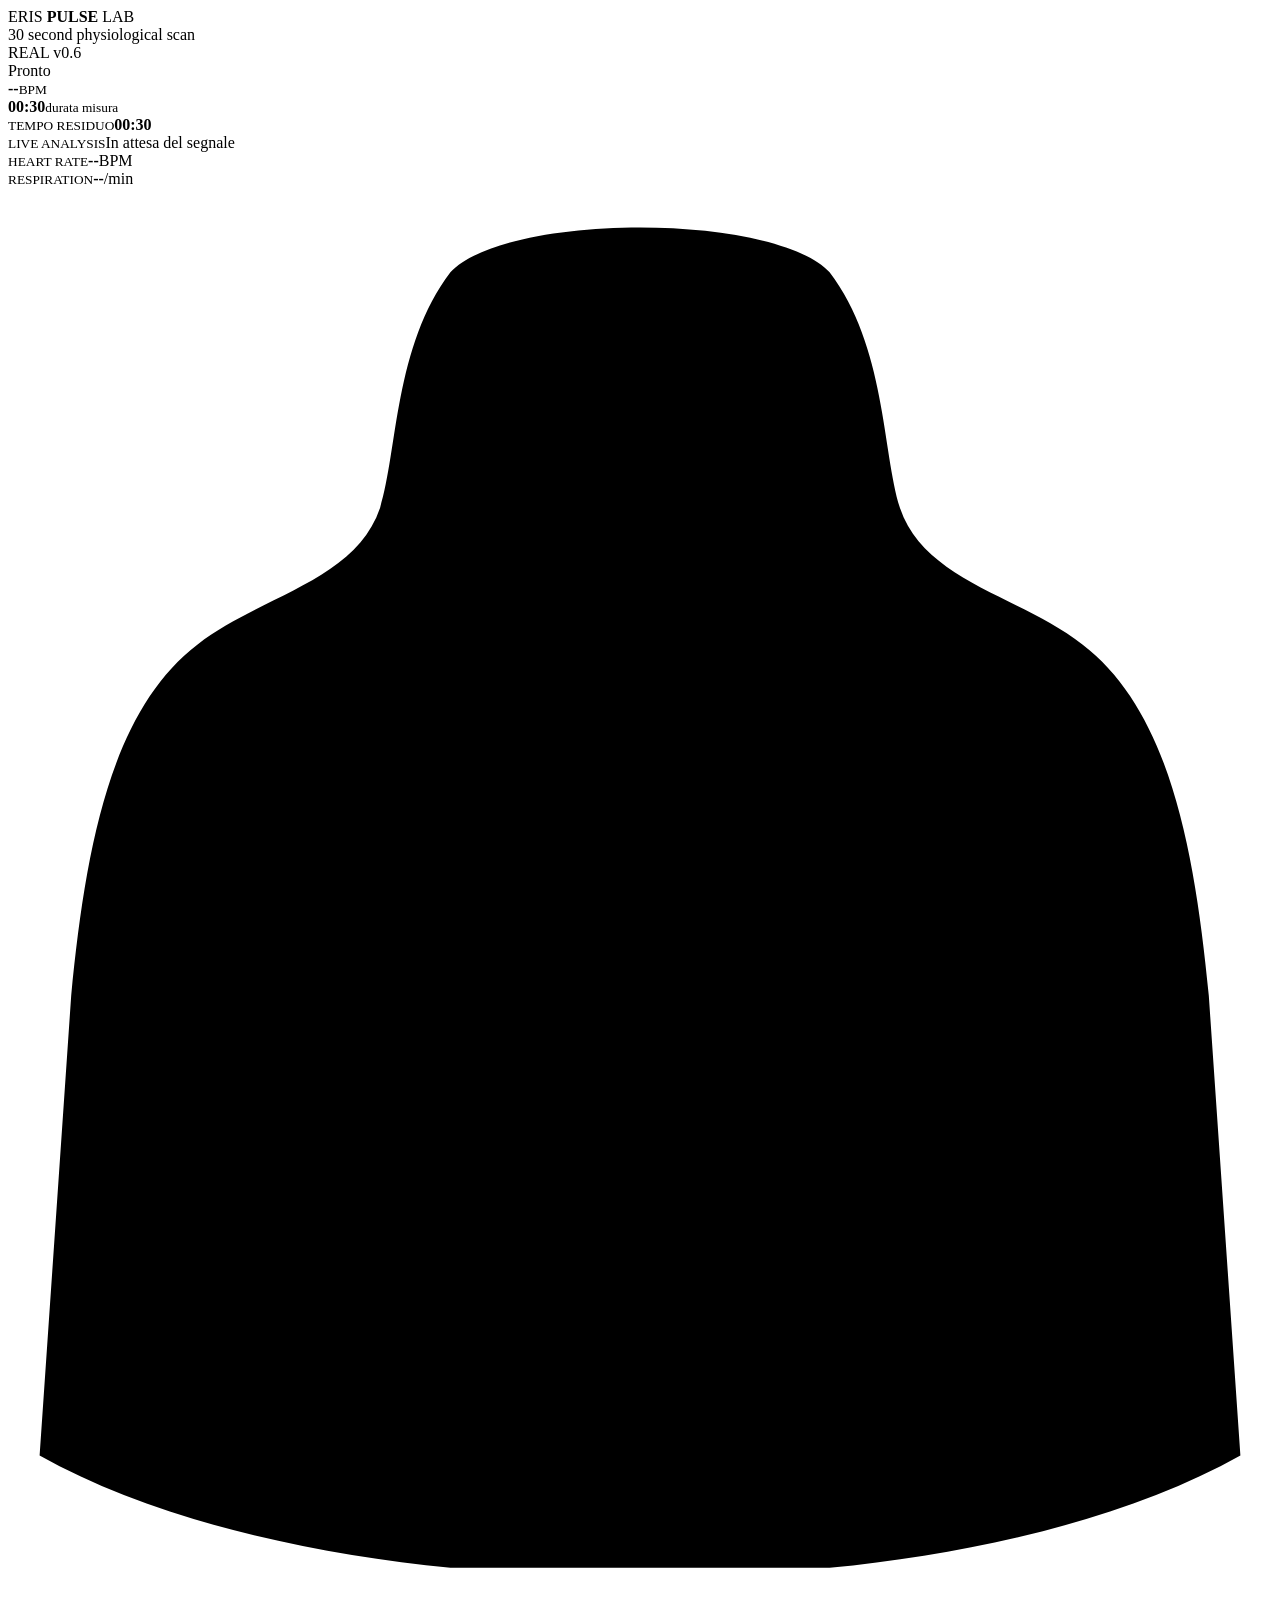
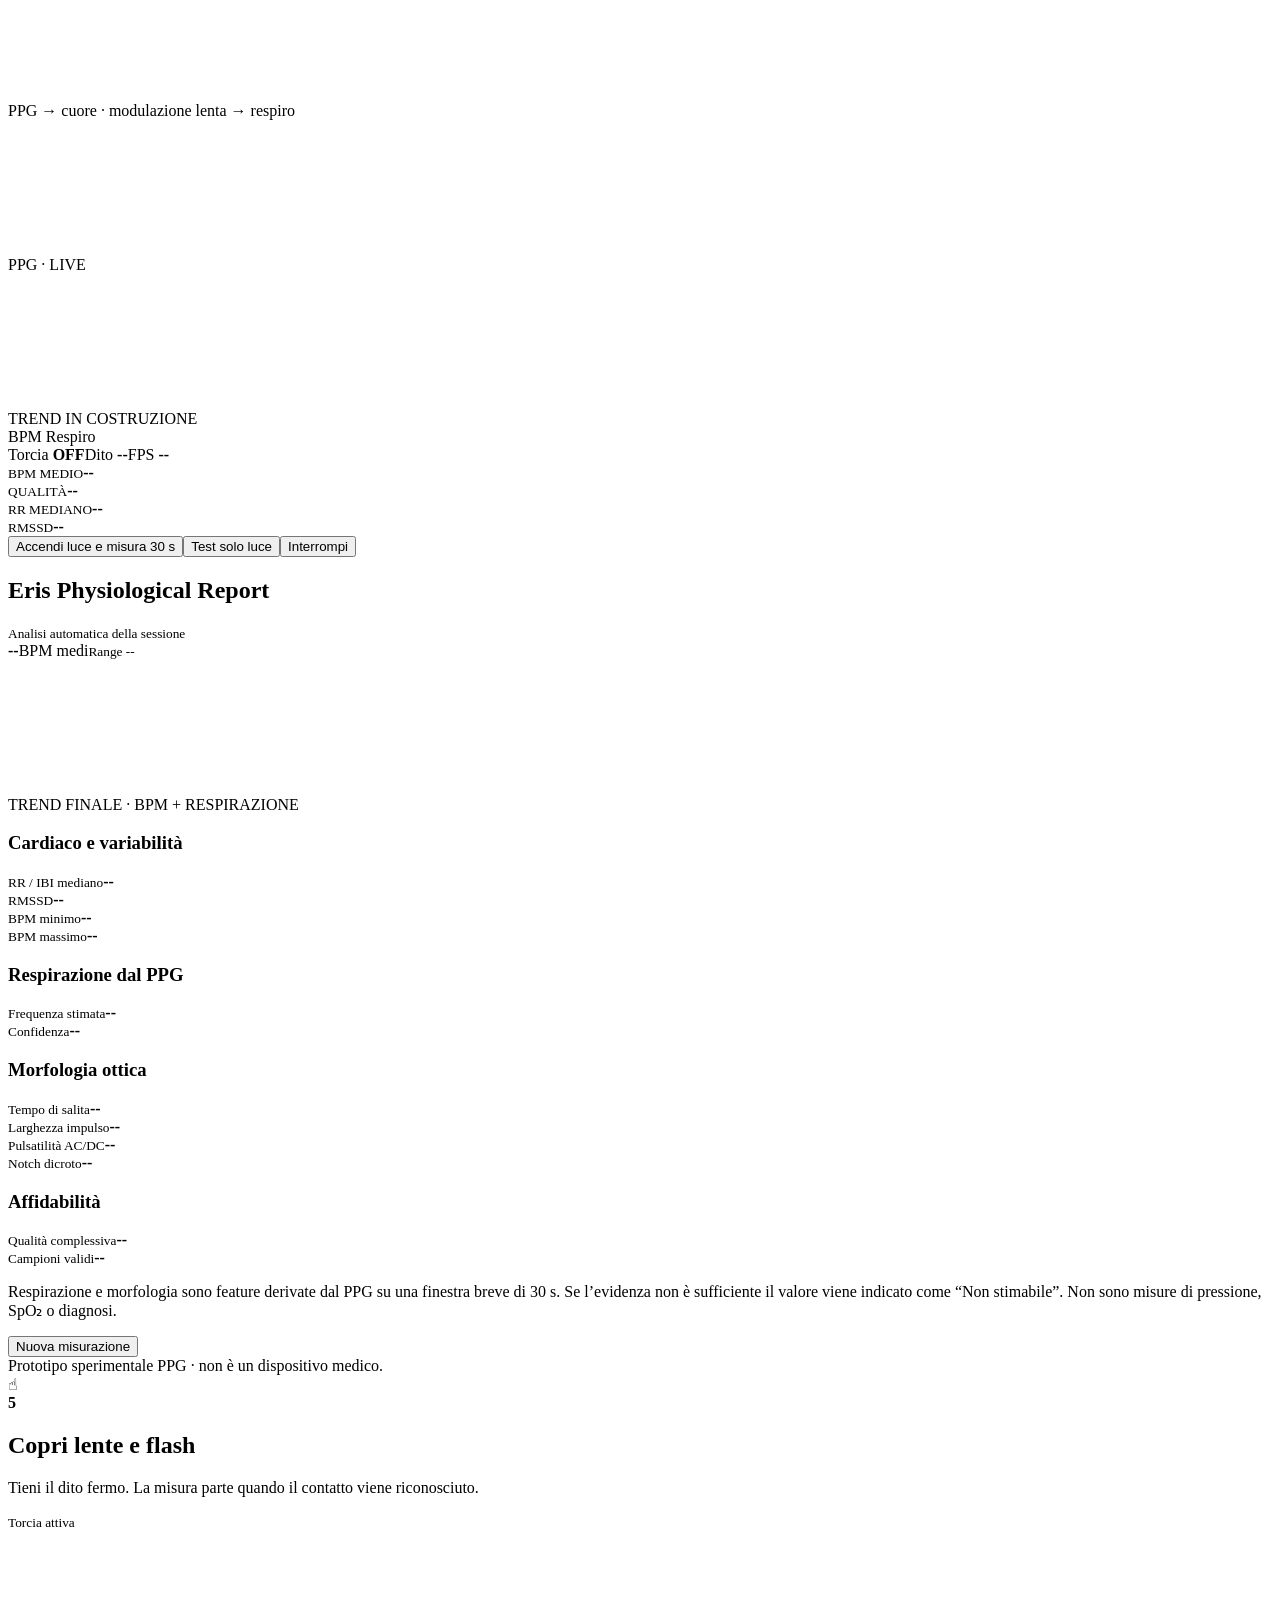
==== commit cdb0a2d9: "Eris Pulse Lab v0.6 WOW UI" ====
--- a/index.html
+++ b/index.html
@@ -1,38 +1,59 @@
-<!--
-Required Notice: Copyright 2026 AR-Night. Eris Pulse Lab.
-Licensed under the PolyForm Noncommercial License 1.0.0.
-Commercial use requires separate permission.
--->
-<!doctype html><html lang="it"><head><meta charset="utf-8">
-<meta name="viewport" content="width=device-width,initial-scale=1,viewport-fit=cover,user-scalable=no">
-<meta name="theme-color" content="#07090d"><title>Eris Pulse Lab REAL v0.5</title>
-<style>
-:root{--bg:#07090d;--p:#101620;--p2:#0b1017;--l:#202b39;--t:#f7f9fc;--m:#8d99aa;--a:#ff4f6b;--ok:#48d59c;--b:#55a7ff;--w:#ffc45c}
-*{box-sizing:border-box}html,body{margin:0;min-height:100%;background:var(--bg);color:var(--t);font-family:-apple-system,BlinkMacSystemFont,"SF Pro Display","Segoe UI",sans-serif}body{min-height:100dvh}.app{max-width:540px;margin:auto;padding:calc(18px + env(safe-area-inset-top)) 16px 30px}.top,.row,.tech,.reportHead{display:flex;justify-content:space-between;align-items:center}.top{margin-bottom:16px}.brand{font-size:12px;font-weight:850;letter-spacing:.14em}.badge{font-size:10px;color:var(--ok);border:1px solid #285240;border-radius:99px;padding:5px 8px}.panel,.report{background:linear-gradient(#121923,#0c1118);border:1px solid var(--l);border-radius:24px;padding:18px}.status{font-size:13px;margin-bottom:14px}.bpmline{display:flex;align-items:baseline;gap:8px}#bpm{font-size:72px;font-weight:850;line-height:.9;letter-spacing:-.06em}.unit,.muted{font-size:11px;color:var(--m)}.timer{text-align:right;font-size:25px;font-weight:800}.timer small{display:block;font-size:10px;color:var(--m)}.chart{height:180px;margin-top:16px;background:#080b10;border:1px solid #1b2431;border-radius:17px;overflow:hidden;position:relative}.chart.small{height:118px}.chart.final{height:220px}.clabel{position:absolute;left:11px;top:9px;font-size:9px;color:#667386;letter-spacing:.1em}.legend{position:absolute;right:9px;top:8px;display:flex;gap:8px;font-size:8px;color:#748095}.legend span{display:flex;align-items:center;gap:4px}.ld{width:8px;height:2px;background:#f5f7fb}.ld.r{background:var(--b)}canvas{width:100%;height:100%;display:block}.vitals{display:grid;grid-template-columns:1fr 1fr;gap:10px;margin-top:11px}.vital{position:relative;overflow:hidden;display:flex;gap:11px;align-items:center;padding:12px;border:1px solid var(--l);border-radius:17px;background:#0d131b}.icon{width:42px;height:42px;border-radius:50%;display:grid;place-items:center;font-size:22px;background:#151d27;border:1px solid #283446;transform-origin:center}.heart.live{animation:beat var(--beat,.8s) ease-in-out infinite}.lung.live{animation:breath var(--breath,4.5s) ease-in-out infinite}.scan{position:absolute;left:0;bottom:0;width:40%;height:2px;background:linear-gradient(90deg,transparent,var(--a),transparent);transform:translateX(-110%)}.vital.live .scan{animation:scan 1.5s linear infinite}@keyframes beat{0%,100%{transform:scale(1)}12%{transform:scale(1.2)}26%{transform:scale(.96)}38%{transform:scale(1.1)}55%{transform:scale(1)}}@keyframes breath{0%,100%{transform:scale(.88);opacity:.7}50%{transform:scale(1.16);opacity:1}}@keyframes scan{to{transform:translateX(360%)}}.vk{font-size:9px;color:var(--m);text-transform:uppercase;letter-spacing:.08em}.vv{font-size:16px;font-weight:800;margin-top:3px}.vs{font-size:9px;color:#768295;margin-top:2px}.tech{font-size:11px;color:var(--m);margin-top:11px}.tech strong{color:#fff}.grid,.rgrid{display:grid;grid-template-columns:1fr 1fr;gap:9px;margin-top:11px}.card,.rbox{background:var(--p);border:1px solid var(--l);border-radius:16px;padding:12px}.k{font-size:9px;color:var(--m);text-transform:uppercase;letter-spacing:.08em}.v{font-size:19px;font-weight:800;margin-top:5px}.sub{font-size:9px;color:#788496;margin-top:3px;line-height:1.3}.info,.msg{margin-top:12px;padding:13px;border-radius:15px;font-size:11px;line-height:1.45}.info{background:#0c121a;border:1px solid #1e2836;color:#c0c9d5}.msg{background:#20190d;border:1px solid #543d19;color:#ffd58b}.msg.bad{background:#220f14;border-color:#59222a;color:#ffafb8}.actions{display:grid;gap:9px;margin-top:13px}button{appearance:none;border:0;border-radius:16px;padding:16px;font-size:15px;font-weight:800}.primary{background:#f5f7fb;color:#080a0e}.secondary{background:#151c26;color:#dfe5ee;border:1px solid #283445}.stop{background:#251117;color:#ff9aaa;border:1px solid #4b1f29}.hidden{display:none!important}.report{margin-top:14px}.reportHead h2{margin:0;font-size:22px}.stamp{font-size:10px;color:var(--m);text-align:right}.hero{margin-top:13px;background:var(--p2);border:1px solid var(--l);border-radius:18px;padding:15px}.heroBpm{font-size:52px;font-weight:850;letter-spacing:-.05em}.heroBpm small{font-size:12px;color:var(--m)}.range{font-size:11px;color:#b9c2cf;margin-top:4px}.section{font-size:12px;font-weight:800;margin:15px 0 6px}.note{margin-top:12px;padding:12px;border:1px solid var(--l);border-radius:14px;background:var(--p2);font-size:10px;color:#9ba6b5;line-height:1.45}.reveal{animation:in .45s ease both}@keyframes in{from{opacity:0;transform:translateY(16px)}to{opacity:1;transform:none}}.overlay{position:fixed;inset:0;z-index:20;background:rgba(4,6,9,.97);display:grid;place-items:center;text-align:center;padding:24px}.finger{width:118px;height:118px;border-radius:50%;margin:auto;display:grid;place-items:center;font-size:50px;background:radial-gradient(circle,#ff8497,#e73a59 50%,#751026 78%);box-shadow:0 0 65px #5d1628}#count{font-size:86px;font-weight:850}.overlay p{max-width:330px;color:#9ba7b8;font-size:12px}.overlay .muted{margin-top:8px}footer{text-align:center;color:#596577;font-size:9px;line-height:1.4;margin-top:15px}video{position:fixed;width:2px;height:2px;left:-10px;top:-10px;opacity:.001}
-</style></head><body>
+<!-- Copyright 2026 AR-Night. Eris Pulse Lab. PolyForm Noncommercial 1.0.0. Commercial use requires separate permission. --><!doctype html><html lang="it"><head><meta charset="utf-8"><meta name="viewport" content="width=device-width,initial-scale=1,viewport-fit=cover,user-scalable=no"><meta name="theme-color" content="#03070d"><title>Eris Pulse Lab v0.6 WOW</title><link rel="stylesheet" href="app.css?v=0.6"></head><body>
 <div class="app">
-<div class="top"><div class="brand">ERIS · PULSE LAB</div><div class="badge">REAL v0.5</div></div>
-<div class="panel">
-<div id="status" class="status">Pronto</div>
-<div class="row"><div class="bpmline"><div id="bpm">--</div><div class="unit">BPM</div></div><div class="timer"><div id="timer">01:00</div><small id="phase">durata misura</small></div></div>
-<div class="chart"><canvas id="ppg"></canvas><div class="clabel">PPG · SEGNALE REALE</div></div>
-<div class="chart small"><canvas id="trend"></canvas><div class="clabel">TREND IN COSTRUZIONE</div><div class="legend"><span><i class="ld"></i>BPM</span><span><i class="ld r"></i>Respiro</span></div></div>
-<div class="vitals">
-<div id="heartBox" class="vital"><div id="heart" class="icon heart">♥</div><div><div class="vk">Battito</div><div id="heartVal" class="vv">In attesa</div><div class="vs">sincronizzato al BPM</div></div><i class="scan"></i></div>
-<div id="lungBox" class="vital"><div id="lung" class="icon lung">◌</div><div><div class="vk">Respiro</div><div id="lungVal" class="vv">In calcolo</div><div class="vs">modulazione lenta del PPG</div></div><i class="scan"></i></div>
+<header><div><div class="brand">ERIS <b>PULSE</b> LAB</div><div class="sub">30 second physiological scan</div></div><span class="badge">REAL v0.6</span></header>
+
+<section class="glass livePanel">
+<div class="status"><span id="dot"></span><span id="status">Pronto</span></div>
+<div class="topMetrics"><div><strong id="bpm">--</strong><small>BPM</small></div><div class="timer"><b id="timer">00:30</b><small id="phase">durata misura</small></div></div>
+
+<div id="anatomy" class="anatomy">
+  <div class="rings"></div><div class="scanline"></div>
+  <div class="hud time"><small>TEMPO RESIDUO</small><b id="hudTimer">00:30</b></div>
+  <div class="hud analysis"><small><i></i> LIVE ANALYSIS</small><span id="liveText">In attesa del segnale</span></div>
+  <div class="hud hrate"><small>HEART RATE</small><b id="hudBpm">--</b><span>BPM</span></div>
+  <div class="hud resp"><small>RESPIRATION</small><b id="hudResp">--</b><span>/min</span></div>
+  <svg class="body" viewBox="0 0 360 430" role="img" aria-label="Tronco anatomico stilizzato con cuore e polmoni">
+    <defs>
+      <linearGradient id="tf" x1="0" y1="0" x2="1" y2="1"><stop stop-color="#164b73" stop-opacity=".42"/><stop offset=".55" stop-color="#0b2035" stop-opacity=".18"/><stop offset="1" stop-color="#06101d" stop-opacity=".6"/></linearGradient>
+      <linearGradient id="lf" x1="0" y1="0" x2="0" y2="1"><stop stop-color="#6ee0ff" stop-opacity=".42"/><stop offset="1" stop-color="#136aa5" stop-opacity=".08"/></linearGradient>
+      <radialGradient id="hf"><stop stop-color="#fff"/><stop offset=".2" stop-color="#ffabb7"/><stop offset=".55" stop-color="#ff4862"/><stop offset="1" stop-color="#7d0c20"/></radialGradient>
+      <filter id="rg"><feGaussianBlur stdDeviation="4" result="b"/><feMerge><feMergeNode in="b"/><feMergeNode in="SourceGraphic"/></feMerge></filter>
+      <filter id="bg"><feGaussianBlur stdDeviation="2" result="b"/><feMerge><feMergeNode in="b"/><feMergeNode in="SourceGraphic"/></feMerge></filter>
+    </defs>
+    <path class="torso" d="M126 24C110 45 111 75 106 91 99 112 72 116 54 130 29 149 22 189 18 230L9 361c32 18 76 28 117 32h108c41-4 85-14 117-32l-9-131c-4-41-11-81-36-100-18-14-45-18-52-39-5-16-4-46-20-67-16-17-92-17-108 0z"/>
+    <line class="spine" x1="180" y1="62" x2="180" y2="350"/>
+    <g class="ribs"><path d="M177 120C138 111 95 123 69 151M183 120C222 111 265 123 291 151M177 145C130 134 86 149 58 180M183 145C230 134 274 149 302 180M177 171C124 159 78 178 52 211M183 171C236 159 282 178 308 211M177 198C122 188 77 210 51 244M183 198C238 188 283 210 309 244"/></g>
+    <g class="lungs"><path d="M169 119c-26-6-57 4-75 26-20 26-24 80-16 132 5 33 26 50 50 43 23-7 38-32 41-69z"/><path d="M191 119c26-6 57 4 75 26 20 26 24 80 16 132-5 33-26 50-50 43-23-7-38-32-41-69z"/></g>
+    <g class="heart"><ellipse class="pulseRing" cx="180" cy="230" rx="48" ry="54"/><ellipse class="pulseRing r2" cx="180" cy="230" rx="48" ry="54"/><path d="M180 287c-12-13-47-37-47-76 0-29 22-44 44-27 22-23 51-8 52 21 1 30-25 57-49 82z"/></g>
+  </svg>
+  <div class="caption">PPG → cuore · modulazione lenta → respiro</div>
 </div>
-<div class="tech"><span>Torcia <strong id="torch">OFF</strong></span><span>Dito <strong id="fingerState">--</strong></span><span>FPS <strong id="fps">--</strong></span></div>
+
+<div class="waves">
+ <div class="chart"><label>PPG · LIVE</label><canvas id="ppg"></canvas></div>
+ <div class="chart small"><label>TREND IN COSTRUZIONE</label><canvas id="trend"></canvas><div class="legend"><i></i>BPM <i class="cyan"></i>Respiro</div></div>
 </div>
-<div class="grid"><div class="card"><div class="k">BPM medio</div><div id="avg" class="v">--</div></div><div class="card"><div class="k">Qualità</div><div id="quality" class="v">--</div></div><div class="card"><div class="k">RR mediano</div><div id="rr" class="v">--</div></div><div class="card"><div class="k">RMSSD</div><div id="rmssd" class="v">--</div></div></div>
-<div class="info"><b>Misura reale di 60 s.</b> Il trend si costruisce durante l'acquisizione. L'animazione del cuore segue il BPM; quella respiratoria si attiva solo quando la modulazione lenta del PPG è stimabile.</div>
-<div id="msg" class="msg hidden"></div><div class="actions"><button id="start" class="primary">Accendi luce e misura 60 s</button><button id="test" class="secondary">Test solo luce</button><button id="stop" class="stop hidden">Interrompi</button></div>
-<section id="report" class="report hidden"><div class="reportHead"><h2>Eris Physiological Report</h2><div id="stamp" class="stamp"></div></div><div class="hero"><div id="repBpm" class="heroBpm">-- <small>BPM medi</small></div><div id="repRange" class="range">Range --</div></div><div class="chart final"><canvas id="finalTrend"></canvas><div class="clabel">TREND FINALE · BPM + RESPIRAZIONE STIMATA</div><div class="legend"><span><i class="ld"></i>BPM</span><span><i class="ld r"></i>Respiro</span></div></div>
-<div class="section">Cardiaco e variabilità</div><div class="rgrid"><div class="rbox"><div class="k">RR / IBI mediano</div><div id="repRR" class="v">--</div></div><div class="rbox"><div class="k">RMSSD</div><div id="repRMSSD" class="v">--</div></div><div class="rbox"><div class="k">BPM minimo</div><div id="repMin" class="v">--</div></div><div class="rbox"><div class="k">BPM massimo</div><div id="repMax" class="v">--</div></div></div>
-<div class="section">Respirazione dal PPG</div><div class="rgrid"><div class="rbox"><div class="k">Frequenza respiratoria</div><div id="repResp" class="v">--</div><div id="repRespSub" class="sub"></div></div><div class="rbox"><div class="k">Confidenza</div><div id="repRespQ" class="v">--</div><div class="sub">coerenza modulazione lenta</div></div></div>
-<div class="section">Morfologia ottica</div><div class="rgrid"><div class="rbox"><div class="k">Tempo di salita</div><div id="repRise" class="v">--</div></div><div class="rbox"><div class="k">Larghezza impulso</div><div id="repWidth" class="v">--</div></div><div class="rbox"><div class="k">Pulsatilità AC/DC</div><div id="repACDC" class="v">--</div></div><div class="rbox"><div class="k">Notch dicroto</div><div id="repNotch" class="v">--</div></div></div>
-<div class="section">Affidabilità</div><div class="rgrid"><div class="rbox"><div class="k">Qualità complessiva</div><div id="repQuality" class="v">--</div></div><div class="rbox"><div class="k">Campioni validi</div><div id="repValid" class="v">--</div><div id="repFps" class="sub"></div></div></div>
-<div class="note">Respirazione e morfologia sono feature derivate dal PPG. Non equivalgono a spirometria, pressione arteriosa, SpO₂ o diagnosi. Le stime insufficienti vengono indicate come “Non stimabile”.</div><div class="actions"><button id="newMeasure" class="primary">Nuova misurazione</button></div></section><footer>Prototipo sperimentale PPG. Non è un dispositivo medico.</footer></div>
-<div id="overlay" class="overlay hidden"><div><div class="finger">☝︎</div><div id="count">5</div><h2>Copri lente e flash</h2><p>Tieni il dito fermo. La misura parte quando il contatto viene riconosciuto.</p><div id="overlayState" class="muted">Torcia attiva</div></div></div><video id="video" playsinline muted autoplay></video><canvas id="sample" width="40" height="30" class="hidden"></canvas>
-<script>
-(()=>{"use strict";const D=60000,MIN=45,MAX=190,$=id=>document.getElementById(id),u={start:$("start"),test:$("test"),stop:$("stop"),newMeasure:$("newMeasure"),status:$("status"),bpm:$("bpm"),avg:$("avg"),timer:$("timer"),phase:$("phase"),quality:$("quality"),rr:$("rr"),rmssd:$("rmssd"),torch:$("torch"),finger:$("fingerState"),fps:$("fps"),ppg:$("ppg"),trend:$("trend"),finalTrend:$("finalTrend"),sample:$("sample"),video:$("video"),overlay:$("overlay"),count:$("count"),overlayState:$("overlayState"),msg:$("msg"),heart:$("heart"),heartBox:$("heartBox"),heartVal:$("heartVal"),lung:$("lung"),lungBox:$("lungBox"),lungVal:$("lungVal"),report:$("report"),stamp:$("stamp"),repBpm:$("repBpm"),repRange:$("repRange"),repRR:$("repRR"),repRMSSD:$("repRMSSD"),repMin:$("repMin"),repMax:$("repMax"),repResp:$("repResp"),repRespQ:$("repRespQ"),repRespSub:$("repRespSub"),repRise:$("repRise"),repWidth:$("repWidth"),repACDC:$("repACDC"),repNotch:$("repNotch"),repQuality:$("repQuality"),repValid:$("repValid"),repFps:$("repFps")};const sc=u.sample.getContext("2d",{willReadFrequently:true}),pc=u.ppg.getContext("2d"),tc=u.trend.getContext("2d"),fc=u.finalTrend.getContext("2d");let stream=null,track=null,torchOn=false,mode="idle",stopped=false,startAt=0,fingerAt=0,lostAt=0,lastAnalysis=0,lastResp=0,totalFrames=0,validFrames=0,samples=[],bpmHist=[],respHist=[],goodBpm=[],qScores=[],fpsTimes=[];const mean=a=>a.length?a.reduce((x,y)=>x+y,0)/a.length:0,sd=a=>{let m=mean(a);return Math.sqrt(mean(a.map(v=>(v-m)**2)))},median=a=>{if(!a.length)return NaN;let b=[...a].sort((x,y)=>x-y),m=b.length>>1;return b.length%2?b[m]:(b[m-1]+b[m])/2},clamp=(v,a,b)=>Math.max(a,Math.min(b,v));function showMsg(t,bad=false){u.msg.textContent=t;u.msg.className="msg"+(bad?" bad":"")}function hideMsg(){u.msg.className="msg hidden"}function fmt(ms){let s=Math.max(0,Math.ceil(ms/1000));return String(Math.floor(s/60)).padStart(2,"0")+":"+String(s%60).padStart(2,"0")}function reset(){samples=[];bpmHist=[];respHist=[];goodBpm=[];qScores=[];fpsTimes=[];totalFrames=validFrames=0;u.bpm.textContent=u.avg.textContent=u.quality.textContent="--";u.rr.textContent=u.rmssd.textContent="--";u.timer.textContent="01:00";u.phase.textContent="durata misura";u.finger.textContent=u.fps.textContent="--";u.heartVal.textContent="In attesa";u.lungVal.textContent="In calcolo";u.heart.classList.remove("live");u.lung.classList.remove("live");u.heartBox.classList.remove("live");u.lungBox.classList.remove("live");u.report.classList.add("hidden");drawAll()}async function camera(c){return navigator.mediaDevices.getUserMedia({audio:false,video:c})}function hasTorch(t){try{return t.getCapabilities?.().torch===true}catch{return false}}async function attach(s){if(stream)stream.getTracks().forEach(t=>t.stop());stream=s;track=s.getVideoTracks()[0];u.video.srcObject=s;await u.video.play();await new Promise(r=>setTimeout(r,120))}function score(l=""){l=l.toLowerCase();return(/back|rear|posteriore|environment/.test(l)?10:0)-(/front|facetime|anteriore/.test(l)?20:0)}async function findCamera(){if(!window.isSecureContext)throw Error("HTTPS");let s=await camera({facingMode:{ideal:"environment"},width:{ideal:640},height:{ideal:480},frameRate:{ideal:30,max:60}});await attach(s);if(hasTorch(track))return;if(stream)stream.getTracks().forEach(t=>t.stop());let ds=(await navigator.mediaDevices.enumerateDevices()).filter(d=>d.kind==="videoinput").sort((a,b)=>score(b.label)-score(a.label));for(const d of ds){try{s=await camera({deviceId:{exact:d.deviceId},width:{ideal:640},height:{ideal:480},frameRate:{ideal:30,max:60}});let t=s.getVideoTracks()[0];if(hasTorch(t)){await attach(s);return}s.getTracks().forEach(x=>x.stop())}catch{}}throw Error("NOTORCH")}async function setTorch(v){if(!track||!hasTorch(track))throw Error("NOTORCH");await track.applyConstraints({advanced:[{torch:!!v}]});torchOn=!!v;u.torch.textContent=v?"ON":"OFF"}function frame(){if(!u.video.videoWidth)return null;sc.drawImage(u.video,0,0,40,30);let d=sc.getImageData(0,0,40,30).data,r=0,g=0,b=0,n=0;for(let i=0;i<d.length;i+=4){r+=d[i];g+=d[i+1];b+=d[i+2];n++}r/=n;g/=n;b/=n;let br=(r+g+b)/3,red=r/Math.max(1,(g+b)/2);return{finger:r>65&&br>25&&red>1.10,v:g/Math.max(1,r+g+b),g}}function resample(ms=18000,field="v"){if(samples.length<50)return null;let now=samples.at(-1).t,a=samples.filter(s=>now-s.t<=ms&&Number.isFinite(s[field]));if(a.length<50)return null;let fs=clamp((a.length-1)/Math.max(.001,(a.at(-1).t-a[0].t)/1000),15,60),step=1000/fs,out=[],j=0;for(let t=a[0].t;t<=a.at(-1).t;t+=step){while(j<a.length-2&&a[j+1].t<t)j++;let x=a[j],y=a[j+1],q=(t-x.t)/Math.max(1,y.t-x.t);out.push(x[field]+(y[field]-x[field])*clamp(q,0,1))}return{x:out,fs}}function pulse(ms=18000){let r=resample(ms);if(!r)return null;let x=r.x,win=Math.max(5,Math.round(r.fs*.9)),sum=0,z=[];for(let i=0;i<x.length;i++){sum+=x[i];if(i>=win)sum-=x[i-win];z[i]=x[i]-sum/Math.min(i+1,win)}z=z.map((v,i)=>(z[Math.max(0,i-1)]+2*v+z[Math.min(z.length-1,i+1)])/4);let ss=sd(z);if(ss<1e-7)return null;return{x:z.map(v=>v/ss),fs:r.fs}}function peaks(f){if(!f)return[];let p=[],dist=Math.round(f.fs*60/MAX),last=-999;for(let i=2;i<f.x.length-2;i++)if(f.x[i]>.18&&f.x[i]>=f.x[i-1]&&f.x[i]>f.x[i+1]&&i-last>=dist){p.push(i);last=i}return p}function intervals(f){let p=peaks(f),q=[];for(let i=1;i<p.length;i++){let ms=(p[i]-p[i-1])*1000/f.fs,b=60000/ms;if(b>=MIN&&b<=MAX)q.push(ms)}if(q.length>=3){let m=median(q);q=q.filter(v=>Math.abs(v-m)<m*.25)}return q}function bpmEstimate(){let f=pulse();if(!f)return null;let x=f.x,fs=f.fs,min=Math.floor(fs*60/MAX),max=Math.ceil(fs*60/MIN),best=-9,lag=0;for(let l=min;l<=max;l++){let n=0,a=0,b=0;for(let i=l;i<x.length;i++){n+=x[i]*x[i-l];a+=x[i]*x[i];b+=x[i-l]*x[i-l]}let c=n/Math.max(1e-9,Math.sqrt(a*b));if(c>best){best=c;lag=l}}return lag?{bpm:60*fs/lag,score:best,f}:null}function respEstimate(){let r=resample(55000);if(!r||r.x.length<500)return null;let x=r.x,fs=r.fs,w1=Math.max(2,Math.round(fs*1.5)),w2=Math.max(w1+2,Math.round(fs*12)),a=[],sum=0;for(let i=0;i<x.length;i++){sum+=x[i];if(i>=w1)sum-=x[i-w1];a[i]=sum/Math.min(i+1,w1)}let y=[],s2=0;for(let i=0;i<a.length;i++){s2+=a[i];if(i>=w2)s2-=a[i-w2];y[i]=a[i]-s2/Math.min(i+1,w2)}let z=sd(y);if(z<1e-7)return null;y=y.map(v=>v/z);let min=Math.floor(fs*60/30),max=Math.ceil(fs*60/6),best=-9,lag=0;for(let l=min;l<=max;l++){let n=0,a2=0,b2=0;for(let i=l;i<y.length;i++){n+=y[i]*y[i-l];a2+=y[i]*y[i];b2+=y[i-l]*y[i-l]}let c=n/Math.max(1e-9,Math.sqrt(a2*b2));if(c>best){best=c;lag=l}}let rpm=lag?60*fs/lag:0;return best>.18&&rpm>=6&&rpm<=30?{rpm,score:best}:null}function morphology(){let f=pulse(30000);if(!f)return null;let p=peaks(f),rises=[],widths=[],notch=0,usable=0;for(const pk of p.slice(1,-1)){let l=pk-1;while(l>1&&f.x[l]>f.x[l-1])l--;let base=f.x[l],amp=f.x[pk]-base;if(amp<.35)continue;let half=base+amp*.5,lb=l,rb=pk;for(let i=pk;i>l;i--)if(f.x[i-1]<=half&&f.x[i]>half){lb=i;break}for(let i=pk;i<Math.min(f.x.length-2,pk+Math.round(f.fs*.9));i++)if(f.x[i]>=half&&f.x[i+1]<half){rb=i+1;break}if(rb<=pk)continue;rises.push((pk-l)*1000/f.fs);widths.push((rb-lb)*1000/f.fs);usable++;let aa=pk+Math.round(f.fs*.12),bb=Math.min(f.x.length-3,pk+Math.round(f.fs*.55));for(let i=aa+1;i<bb-1;i++)if(f.x[i]<f.x[i-1]&&f.x[i]<=f.x[i+1]){for(let j=i+1;j<Math.min(bb,i+Math.round(f.fs*.22));j++)if(f.x[j]>f.x[j-1]&&f.x[j]>=f.x[j+1]&&f.x[j]>f.x[i]+.12){notch++;i=bb;break}}}let raw=resample(30000,"g"),acdc=null;if(raw){let m=mean(raw.x);if(m>0)acdc=sd(raw.x)/m*100}return{rise:rises.length?median(rises):null,width:widths.length?median(widths):null,acdc,notch:usable>=5&&notch/usable>=.45?"Rilevato":"Non conclusivo"}}function heartAnim(b){if(!Number.isFinite(b))return;u.heart.style.setProperty("--beat",clamp(60/b,.32,1.45)+"s");u.heart.classList.add("live");u.heartBox.classList.add("live");u.heartVal.textContent=Math.round(b)+" BPM"}function lungAnim(r){if(!r)return;u.lung.style.setProperty("--breath",clamp(60/r.rpm,2,10)+"s");u.lung.classList.add("live");u.lungBox.classList.add("live");u.lungVal.textContent=Math.round(r.rpm)+" atti/min"}function analyse(now){if(now-lastAnalysis<800)return;lastAnalysis=now;let a=bpmEstimate();if(a){qScores.push(a.score);if(a.score>.28&&a.bpm>=MIN&&a.bpm<=MAX){bpmHist.push({t:now,bpm:a.bpm,score:a.score});if(a.score>.36)goodBpm.push(a.bpm);u.bpm.textContent=Math.round(a.bpm);u.avg.textContent=Math.round(median(goodBpm.slice(-30)));heartAnim(a.bpm)}u.quality.textContent=a.score>.62?"Ottima":a.score>.45?"Buona":a.score>.30?"Discreta":"Bassa";let q=intervals(a.f);if(q.length>=2){u.rr.textContent=Math.round(median(q))+" ms";if(q.length>=4){let d=[];for(let i=1;i<q.length;i++)d.push(q[i]-q[i-1]);u.rmssd.textContent=Math.round(Math.sqrt(mean(d.map(v=>v*v))))+" ms"}}}if(now-lastResp>2500){lastResp=now;let r=respEstimate();if(r){respHist.push({t:now,rpm:r.rpm,score:r.score});lungAnim(r)}}drawAll()}function grid(ctx,w,h){ctx.strokeStyle="rgba(255,255,255,.05)";ctx.lineWidth=1;for(let y=35;y<h;y+=35){ctx.beginPath();ctx.moveTo(0,y);ctx.lineTo(w,y);ctx.stroke()}}function drawTrend(ctx,c,final=false){let w=c.clientWidth,h=c.clientHeight;ctx.clearRect(0,0,w,h);grid(ctx,w,h);let bp=bpmHist.slice(final?-120:-60);if(bp.length>1){let v=bp.map(x=>x.bpm),lo=Math.min(...v)-8,hi=Math.max(...v)+8;if(hi-lo<16){lo-=8;hi+=8}ctx.strokeStyle="#f5f7fb";ctx.lineWidth=2;ctx.beginPath();bp.forEach((p,i)=>{let x=i/(bp.length-1)*w,y=h-14-(p.bpm-lo)/(hi-lo)*(h-30);i?ctx.lineTo(x,y):ctx.moveTo(x,y)});ctx.stroke()}let rp=respHist.slice(final?-40:-22);if(rp.length>1){let v=rp.map(x=>x.rpm),lo=Math.max(4,Math.min(...v)-3),hi=Math.min(35,Math.max(...v)+3);ctx.strokeStyle="#55a7ff";ctx.setLineDash([5,4]);ctx.beginPath();rp.forEach((p,i)=>{let x=i/(rp.length-1)*w,y=h-14-(p.rpm-lo)/(hi-lo)*(h-30);i?ctx.lineTo(x,y):ctx.moveTo(x,y)});ctx.stroke();ctx.setLineDash([])}}function drawAll(){let w=u.ppg.clientWidth,h=u.ppg.clientHeight;pc.clearRect(0,0,w,h);grid(pc,w,h);let f=pulse(10000);if(f){let a=f.x.slice(-260);pc.strokeStyle="#ff4f6b";pc.lineWidth=2;pc.beginPath();a.forEach((v,i)=>{let x=i/(a.length-1)*w,y=h*.56-clamp(v,-2.5,2.5)*h*.15;i?pc.lineTo(x,y):pc.moveTo(x,y)});pc.stroke()}drawTrend(tc,u.trend);if(!u.report.classList.contains("hidden"))drawTrend(fc,u.finalTrend,true)}function resize(){for(const [c,x] of [[u.ppg,pc],[u.trend,tc],[u.finalTrend,fc]]){let r=c.getBoundingClientRect(),d=Math.min(devicePixelRatio||1,2);c.width=Math.max(1,r.width*d);c.height=Math.max(1,r.height*d);x.setTransform(d,0,0,d,0,0)}drawAll()}function next(){if(!stream||stopped)return;if("requestVideoFrameCallback"in HTMLVideoElement.prototype)u.video.requestVideoFrameCallback(()=>loop(performance.now()));else requestAnimationFrame(loop)}function loop(now){if(!stream||stopped)return;totalFrames++;fpsTimes.push(now);fpsTimes=fpsTimes.filter(t=>now-t<2000);if(fpsTimes.length>2)u.fps.textContent=((fpsTimes.length-1)/((fpsTimes.at(-1)-fpsTimes[0])/1000)).toFixed(1);let f=frame();if(!f){next();return}u.finger.textContent=f.finger?"SÌ":"NO";if(f.finger){if(!fingerAt)fingerAt=now;lostAt=0}else{fingerAt=0;if(!lostAt)lostAt=now}if(mode==="arm"){u.overlayState.textContent=f.finger?"Dito rilevato · resta fermo":"Cerco il dito…";if(f.finger&&now-fingerAt>700){mode="run";startAt=now;samples=[];bpmHist=[];respHist=[];goodBpm=[];qScores=[];validFrames=0;u.overlay.classList.add("hidden");u.status.textContent="Misurazione reale in corso";u.phase.textContent="misurazione";u.heartBox.classList.add("live");u.lungBox.classList.add("live")}}else if(mode==="run"){if(f.finger){validFrames++;samples.push({t:now,v:f.v,g:f.g});u.timer.textContent=fmt(D-(now-startAt));analyse(now);if(now-startAt>=D){finish(false);return}}else if(lostAt&&now-lostAt>1800){finish(true,"Dito perso durante la misura.");return}}next()}async function countdown(){u.overlay.classList.remove("hidden");for(let n=5;n>=1;n--){u.count.textContent=n;await new Promise(r=>setTimeout(r,1000));if(stopped)return false}u.count.textContent="✓";return true}async function shutdown(){mode="idle";stopped=true;if(track&&torchOn)try{await track.applyConstraints({advanced:[{torch:false}]})}catch{}torchOn=false;u.torch.textContent="OFF";if(stream)stream.getTracks().forEach(t=>t.stop());stream=track=null;u.video.srcObject=null;u.overlay.classList.add("hidden");u.stop.classList.add("hidden");u.start.classList.remove("hidden");u.test.classList.remove("hidden");u.start.disabled=u.test.disabled=false}async function begin(){hideMsg();reset();stopped=false;u.start.disabled=u.test.disabled=true;u.start.classList.add("hidden");u.test.classList.add("hidden");u.stop.classList.remove("hidden");u.status.textContent="Cerco fotocamera con torcia…";try{await findCamera();await setTorch(true);u.status.textContent="Torcia accesa";next();if(!await countdown())return;mode="arm";u.overlayState.textContent="Verifico il dito…"}catch(e){showMsg(e.message==="HTTPS"?"Serve una pagina HTTPS aperta in Safari.":e.message==="NOTORCH"?"Safari non ha esposto una fotocamera con torcia.":"Errore: "+(e.message||e.name),true);u.status.textContent="Misura non avviata";await shutdown()}}async function test(){hideMsg();stopped=false;u.start.disabled=u.test.disabled=true;try{await findCamera();await setTorch(true);u.status.textContent="TORCIA ACCESA";showMsg("La luce resta accesa 8 secondi.");await new Promise(r=>setTimeout(r,8000));await shutdown();u.status.textContent="Test completato"}catch(e){showMsg("Test luce fallito: "+(e.message||e.name),true);await shutdown()}}function buildReport(){let b=goodBpm.filter(Number.isFinite),bm=b.length?Math.round(median(b)):null,bmin=b.length?Math.round(Math.min(...b)):null,bmax=b.length?Math.round(Math.max(...b)):null,f=pulse(40000),ints=f?intervals(f):[],rr=ints.length?Math.round(median(ints)):null,rm=null;if(ints.length>=4){let d=[];for(let i=1;i<ints.length;i++)d.push(ints[i]-ints[i-1]);rm=Math.round(Math.sqrt(mean(d.map(v=>v*v))))}let r=respEstimate(),m=morphology(),qm=qScores.length?median(qScores):0,qtxt=qm>.62?"Ottima":qm>.45?"Buona":qm>.30?"Discreta":"Bassa",valid=totalFrames?Math.round(validFrames/totalFrames*100):0,afps=fpsTimes.length>2?((fpsTimes.length-1)/((fpsTimes.at(-1)-fpsTimes[0])/1000)):NaN;u.stamp.innerHTML=new Date().toLocaleDateString("it-IT")+"<br>sessione 60 s";u.repBpm.innerHTML=(bm??"--")+' <small>BPM medi</small>';u.repRange.textContent=bmin!=null?`Range ${bmin}–${bmax} BPM`:"Range non disponibile";u.repRR.textContent=rr!=null?rr+" ms":"--";u.repRMSSD.textContent=rm!=null?rm+" ms":"--";u.repMin.textContent=bmin!=null?bmin+" BPM":"--";u.repMax.textContent=bmax!=null?bmax+" BPM":"--";u.repResp.textContent=r?Math.round(r.rpm)+" atti/min":"Non stimabile";u.repRespQ.textContent=r?(r.score>.42?"Buona":r.score>.28?"Discreta":"Bassa"):"Insufficiente";u.repRespSub.textContent=r?"modulazione lenta coerente":"modulazione non sufficientemente stabile";u.repRise.textContent=m&&m.rise?Math.round(m.rise)+" ms":"Non stimabile";u.repWidth.textContent=m&&m.width?Math.round(m.width)+" ms":"Non stimabile";u.repACDC.textContent=m&&Number.isFinite(m.acdc)?m.acdc.toFixed(2)+" %":"Non stimabile";u.repNotch.textContent=m?m.notch:"Non stimabile";u.repQuality.textContent=qtxt;u.repValid.textContent=valid+" %";u.repFps.textContent="FPS finali: "+(Number.isFinite(afps)?afps.toFixed(1):u.fps.textContent);u.report.classList.remove("hidden");u.report.classList.remove("reveal");void u.report.offsetWidth;u.report.classList.add("reveal");setTimeout(()=>{resize();drawTrend(fc,u.finalTrend,true);u.report.scrollIntoView({behavior:"smooth",block:"start"})},100)}async function finish(fail,text=""){if(fail){showMsg(text||"Segnale insufficiente.",true);u.status.textContent="Misura annullata"}else if(goodBpm.length>=8){let b=Math.round(median(goodBpm));u.bpm.textContent=u.avg.textContent=b;u.timer.textContent="00:00";u.phase.textContent="completata";u.status.textContent="Misurazione completata · TREND E REPORT PRONTI";showMsg("Sessione completata: apertura automatica del trend finale.");buildReport()}else{showMsg("Segnale PPG insufficiente: nessun risultato simulato.",true);u.status.textContent="Segnale insufficiente"}await shutdown()}u.start.onclick=begin;u.test.onclick=test;u.stop.onclick=async()=>{showMsg("Misurazione interrotta.");await shutdown()};u.newMeasure.onclick=()=>{reset();window.scrollTo({top:0,behavior:"smooth"})};window.onresize=resize;document.addEventListener("visibilitychange",()=>{if(document.hidden&&stream)shutdown()});resize();})();
-</script></body></html>+<div class="tech"><span>Torcia <b id="torch">OFF</b></span><span>Dito <b id="finger">--</b></span><span>FPS <b id="fps">--</b></span></div>
+</section>
+
+<div class="cards"><div><small>BPM MEDIO</small><b id="avg">--</b></div><div><small>QUALITÀ</small><b id="quality">--</b></div><div><small>RR MEDIANO</small><b id="rr">--</b></div><div><small>RMSSD</small><b id="rmssd">--</b></div></div>
+<div id="msg" class="message hidden"></div>
+<div class="actions"><button id="start">Accendi luce e misura 30 s</button><button id="test" class="alt">Test solo luce</button><button id="stop" class="danger hidden">Interrompi</button></div>
+
+<section id="report" class="glass report hidden">
+ <div class="reportHead"><div><h2>Eris Physiological Report</h2><small>Analisi automatica della sessione</small></div><span id="stamp"></span></div>
+ <div class="hero"><strong id="repBpm">--</strong><span>BPM medi</span><small id="repRange">Range --</small></div>
+ <div class="chart final"><label>TREND FINALE · BPM + RESPIRAZIONE</label><canvas id="finalTrend"></canvas></div>
+ <h3>Cardiaco e variabilità</h3><div class="reportGrid"><div><small>RR / IBI mediano</small><b id="repRR">--</b></div><div><small>RMSSD</small><b id="repRMSSD">--</b></div><div><small>BPM minimo</small><b id="repMin">--</b></div><div><small>BPM massimo</small><b id="repMax">--</b></div></div>
+ <h3>Respirazione dal PPG</h3><div class="reportGrid"><div><small>Frequenza stimata</small><b id="repResp">--</b><em id="repRespSub"></em></div><div><small>Confidenza</small><b id="repRespQ">--</b></div></div>
+ <h3>Morfologia ottica</h3><div class="reportGrid"><div><small>Tempo di salita</small><b id="repRise">--</b></div><div><small>Larghezza impulso</small><b id="repWidth">--</b></div><div><small>Pulsatilità AC/DC</small><b id="repACDC">--</b></div><div><small>Notch dicroto</small><b id="repNotch">--</b></div></div>
+ <h3>Affidabilità</h3><div class="reportGrid"><div><small>Qualità complessiva</small><b id="repQuality">--</b></div><div><small>Campioni validi</small><b id="repValid">--</b><em id="repFps"></em></div></div>
+ <p class="note">Respirazione e morfologia sono feature derivate dal PPG su una finestra breve di 30 s. Se l’evidenza non è sufficiente il valore viene indicato come “Non stimabile”. Non sono misure di pressione, SpO₂ o diagnosi.</p>
+ <button id="newMeasure">Nuova misurazione</button>
+</section>
+<footer>Prototipo sperimentale PPG · non è un dispositivo medico.</footer>
+</div>
+
+<div id="overlay" class="overlay hidden"><div><div class="fingerIcon">☝︎</div><b id="count">5</b><h2>Copri lente e flash</h2><p>Tieni il dito fermo. La misura parte quando il contatto viene riconosciuto.</p><small id="overlayState">Torcia attiva</small></div></div>
+<video id="video" playsinline muted autoplay></video><canvas id="sample" width="48" height="36" class="hidden"></canvas>
+<script src="app.js?v=0.6"></script></body></html>
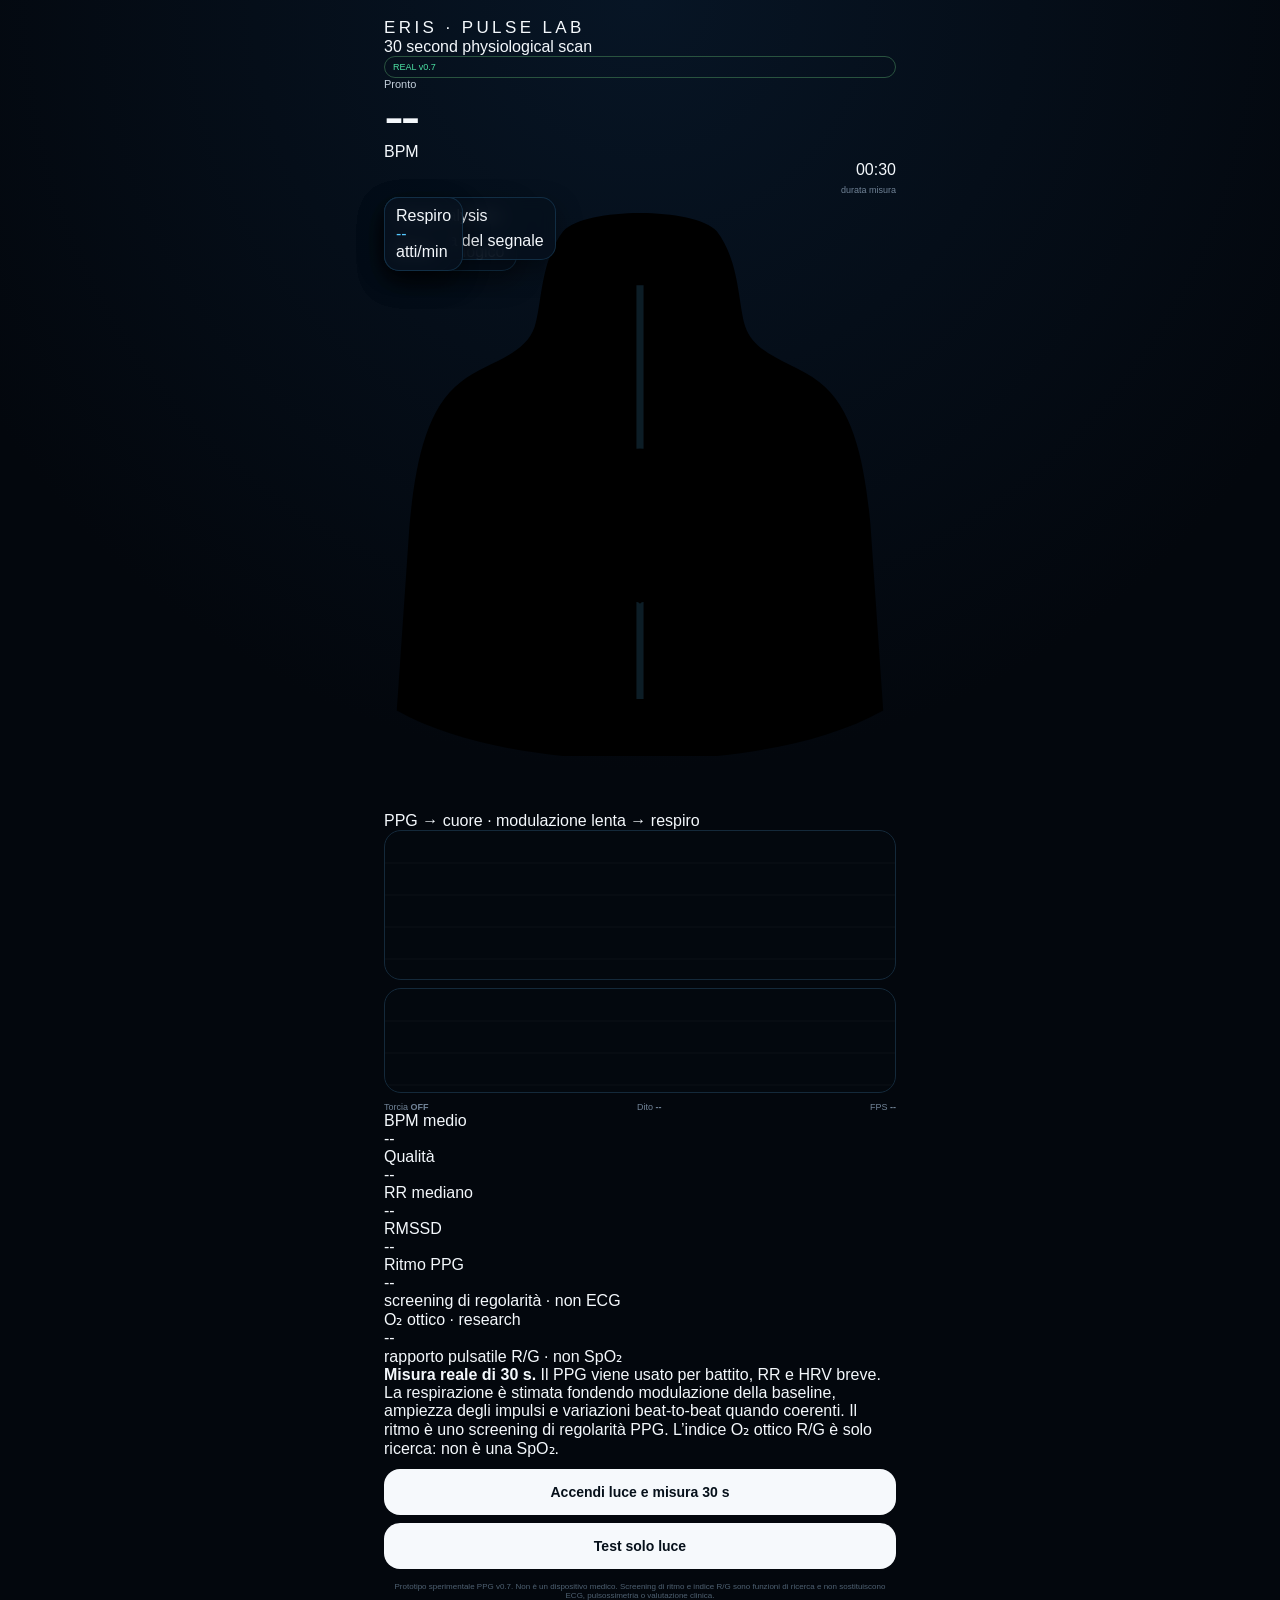
==== commit 5adb62c1: "Upgrade Eris Pulse Lab to v0.7 research metrics" ====
--- a/index.html
+++ b/index.html
@@ -1,59 +1,139 @@
-<!-- Copyright 2026 AR-Night. Eris Pulse Lab. PolyForm Noncommercial 1.0.0. Commercial use requires separate permission. --><!doctype html><html lang="it"><head><meta charset="utf-8"><meta name="viewport" content="width=device-width,initial-scale=1,viewport-fit=cover,user-scalable=no"><meta name="theme-color" content="#03070d"><title>Eris Pulse Lab v0.6 WOW</title><link rel="stylesheet" href="app.css?v=0.6"></head><body>
+<!--
+Required Notice: Copyright 2026 AR-Night. Eris Pulse Lab.
+Licensed under the PolyForm Noncommercial License 1.0.0.
+Commercial use requires separate permission from the licensor.
+https://polyformproject.org/licenses/noncommercial/1.0.0/
+-->
+<!doctype html>
+<html lang="it">
+<head>
+<meta charset="utf-8">
+<meta name="viewport" content="width=device-width,initial-scale=1,viewport-fit=cover,user-scalable=no">
+<meta name="theme-color" content="#07090d">
+<title>Eris Pulse Lab REAL v0.7</title>
+<link rel="stylesheet" href="app.css?v=0.7.0">
+</head>
+<body>
 <div class="app">
-<header><div><div class="brand">ERIS <b>PULSE</b> LAB</div><div class="sub">30 second physiological scan</div></div><span class="badge">REAL v0.6</span></header>
+  <div class="top"><div><div class="brand">ERIS · PULSE LAB</div><div class="subtitleTop">30 second physiological scan</div></div><div class="badge">REAL v0.7</div></div>
 
-<section class="glass livePanel">
-<div class="status"><span id="dot"></span><span id="status">Pronto</span></div>
-<div class="topMetrics"><div><strong id="bpm">--</strong><small>BPM</small></div><div class="timer"><b id="timer">00:30</b><small id="phase">durata misura</small></div></div>
+  <div class="panel">
+    <div id="status" class="status">Pronto</div>
+    <div class="read">
+      <div class="bpmline"><div id="bpm">--</div><div class="unit">BPM</div></div>
+      <div class="timer"><div id="timer">00:30</div><small id="phase">durata misura</small></div>
+    </div>
 
-<div id="anatomy" class="anatomy">
-  <div class="rings"></div><div class="scanline"></div>
-  <div class="hud time"><small>TEMPO RESIDUO</small><b id="hudTimer">00:30</b></div>
-  <div class="hud analysis"><small><i></i> LIVE ANALYSIS</small><span id="liveText">In attesa del segnale</span></div>
-  <div class="hud hrate"><small>HEART RATE</small><b id="hudBpm">--</b><span>BPM</span></div>
-  <div class="hud resp"><small>RESPIRATION</small><b id="hudResp">--</b><span>/min</span></div>
-  <svg class="body" viewBox="0 0 360 430" role="img" aria-label="Tronco anatomico stilizzato con cuore e polmoni">
-    <defs>
-      <linearGradient id="tf" x1="0" y1="0" x2="1" y2="1"><stop stop-color="#164b73" stop-opacity=".42"/><stop offset=".55" stop-color="#0b2035" stop-opacity=".18"/><stop offset="1" stop-color="#06101d" stop-opacity=".6"/></linearGradient>
-      <linearGradient id="lf" x1="0" y1="0" x2="0" y2="1"><stop stop-color="#6ee0ff" stop-opacity=".42"/><stop offset="1" stop-color="#136aa5" stop-opacity=".08"/></linearGradient>
-      <radialGradient id="hf"><stop stop-color="#fff"/><stop offset=".2" stop-color="#ffabb7"/><stop offset=".55" stop-color="#ff4862"/><stop offset="1" stop-color="#7d0c20"/></radialGradient>
-      <filter id="rg"><feGaussianBlur stdDeviation="4" result="b"/><feMerge><feMergeNode in="b"/><feMergeNode in="SourceGraphic"/></feMerge></filter>
-      <filter id="bg"><feGaussianBlur stdDeviation="2" result="b"/><feMerge><feMergeNode in="b"/><feMergeNode in="SourceGraphic"/></feMerge></filter>
-    </defs>
-    <path class="torso" d="M126 24C110 45 111 75 106 91 99 112 72 116 54 130 29 149 22 189 18 230L9 361c32 18 76 28 117 32h108c41-4 85-14 117-32l-9-131c-4-41-11-81-36-100-18-14-45-18-52-39-5-16-4-46-20-67-16-17-92-17-108 0z"/>
-    <line class="spine" x1="180" y1="62" x2="180" y2="350"/>
-    <g class="ribs"><path d="M177 120C138 111 95 123 69 151M183 120C222 111 265 123 291 151M177 145C130 134 86 149 58 180M183 145C230 134 274 149 302 180M177 171C124 159 78 178 52 211M183 171C236 159 282 178 308 211M177 198C122 188 77 210 51 244M183 198C238 188 283 210 309 244"/></g>
-    <g class="lungs"><path d="M169 119c-26-6-57 4-75 26-20 26-24 80-16 132 5 33 26 50 50 43 23-7 38-32 41-69z"/><path d="M191 119c26-6 57 4 75 26 20 26 24 80 16 132-5 33-26 50-50 43-23-7-38-32-41-69z"/></g>
-    <g class="heart"><ellipse class="pulseRing" cx="180" cy="230" rx="48" ry="54"/><ellipse class="pulseRing r2" cx="180" cy="230" rx="48" ry="54"/><path d="M180 287c-12-13-47-37-47-76 0-29 22-44 44-27 22-23 51-8 52 21 1 30-25 57-49 82z"/></g>
-  </svg>
-  <div class="caption">PPG → cuore · modulazione lenta → respiro</div>
+    <div id="anatomyStage" class="anatomyStage">
+      <div class="scanHalo"></div>
+      <div class="scanLineAnat"></div>
+      <div class="hud hudTime"><div class="hk">Tempo residuo</div><div id="hudTimer" class="hv">00:30</div><div class="hs">scan fisiologico</div></div>
+      <div class="hud hudLive"><div class="hk"><span class="liveDot"></span>Live analysis</div><div id="hudLiveText" class="hs" style="margin-top:7px">In attesa del segnale</div></div>
+      <div class="hud hudBpm"><div class="hk">Cuore</div><div id="hudBpm" class="hv" style="color:#ff687f">--</div><div class="hs">BPM</div></div>
+      <div class="hud hudResp"><div class="hk">Respiro</div><div id="hudResp" class="hv" style="color:#55c8ff">--</div><div class="hs">atti/min</div></div>
+
+      <svg class="torsoSvg" viewBox="0 0 360 430" aria-label="Tronco anatomico stilizzato">
+        <defs>
+          <linearGradient id="torsoFill" x1="0" y1="0" x2="1" y2="1"><stop offset="0" stop-color="#143451" stop-opacity=".36"/><stop offset=".5" stop-color="#0b2137" stop-opacity=".2"/><stop offset="1" stop-color="#061322" stop-opacity=".55"/></linearGradient>
+          <linearGradient id="lungFill" x1="0" y1="0" x2="0" y2="1"><stop offset="0" stop-color="#60d4ff" stop-opacity=".34"/><stop offset="1" stop-color="#2173b8" stop-opacity=".08"/></linearGradient>
+          <radialGradient id="heartFill"><stop offset="0" stop-color="#fff0f2"/><stop offset=".24" stop-color="#ff8fa0"/><stop offset=".62" stop-color="#ff405e"/><stop offset="1" stop-color="#8d1026"/></radialGradient>
+          <filter id="redGlow"><feGaussianBlur stdDeviation="4" result="b"/><feMerge><feMergeNode in="b"/><feMergeNode in="SourceGraphic"/></feMerge></filter>
+          <filter id="blueGlow"><feGaussianBlur stdDeviation="2.5" result="b"/><feMerge><feMergeNode in="b"/><feMergeNode in="SourceGraphic"/></feMerge></filter>
+        </defs>
+        <path class="torsoOutline" d="M126 24 C110 45 111 75 106 91 C99 112 72 116 54 130 C29 149 22 189 18 230 L9 361 C41 379 85 389 126 393 L234 393 C275 389 319 379 351 361 L342 230 C338 189 331 149 306 130 C288 116 261 112 254 91 C249 75 250 45 234 24 C218 7 142 7 126 24 Z"/>
+        <line class="spine" x1="180" y1="62" x2="180" y2="353"/>
+        <g>
+          <path class="rib" d="M177 120 C138 111 95 123 69 151"/><path class="rib" d="M183 120 C222 111 265 123 291 151"/>
+          <path class="rib" d="M177 143 C130 133 86 148 58 180"/><path class="rib" d="M183 143 C230 133 274 148 302 180"/>
+          <path class="rib" d="M177 166 C124 157 78 176 52 211"/><path class="rib" d="M183 166 C236 157 282 176 308 211"/>
+          <path class="rib" d="M177 190 C121 183 76 205 50 241"/><path class="rib" d="M183 190 C239 183 284 205 310 241"/>
+          <path class="rib" d="M177 215 C124 210 82 231 58 265"/><path class="rib" d="M183 215 C236 210 278 231 302 265"/>
+        </g>
+        <g id="anatLungs">
+          <path class="lungShape" d="M169 119 C143 113 112 123 94 145 C74 171 70 225 78 277 C83 310 104 327 128 320 C151 313 166 288 169 251 Z"/>
+          <path class="lungShape" d="M191 119 C217 113 248 123 266 145 C286 171 290 225 282 277 C277 310 256 327 232 320 C209 313 194 288 191 251 Z"/>
+        </g>
+        <g id="anatHeart">
+          <ellipse class="heartRing" cx="180" cy="231" rx="48" ry="54"/><ellipse class="heartRing r2" cx="180" cy="231" rx="48" ry="54"/>
+          <path class="heartCore" d="M180 286 C168 274 133 250 133 211 C133 182 155 167 177 184 C199 161 228 176 229 205 C230 235 204 262 180 286 Z"/>
+        </g>
+      </svg>
+      <div class="bodyStatus">PPG → cuore · modulazione lenta → respiro</div>
+    </div>
+
+    <div class="chart"><canvas id="ppg"></canvas><div class="clabel">PPG · SEGNALE REALE</div></div>
+    <div class="chart small"><canvas id="trend"></canvas><div class="clabel">BPM NEL TEMPO</div></div>
+    <div class="tech"><span>Torcia <strong id="torch">OFF</strong></span><span>Dito <strong id="finger">--</strong></span><span>FPS <strong id="fps">--</strong></span></div>
+  </div>
+
+  <div class="grid">
+    <div class="card"><div class="lab">BPM medio</div><div id="avg" class="val">--</div></div>
+    <div class="card"><div class="lab">Qualità</div><div id="quality" class="val">--</div></div>
+    <div class="card"><div class="lab">RR mediano</div><div id="rr" class="val">-- <small>ms</small></div></div>
+    <div class="card"><div class="lab">RMSSD</div><div id="rmssd" class="val">-- <small>ms</small></div></div>
+    <div class="card"><div class="lab">Ritmo PPG</div><div id="rhythm" class="val">--</div><div class="miniNote">screening di regolarità · non ECG</div></div>
+    <div class="card research"><div class="lab">O₂ ottico · research</div><div id="oxyResearch" class="val">--</div><div class="miniNote">rapporto pulsatile R/G · non SpO₂</div></div>
+  </div>
+
+  <div class="info"><b>Misura reale di 30 s.</b> Il PPG viene usato per battito, RR e HRV breve. La respirazione è stimata fondendo modulazione della baseline, ampiezza degli impulsi e variazioni beat-to-beat quando coerenti. Il ritmo è uno screening di regolarità PPG. L’indice O₂ ottico R/G è solo ricerca: non è una SpO₂.</div>
+  <div id="msg" class="msg hidden"></div>
+  <div class="actions"><button id="start" class="primary">Accendi luce e misura 30 s</button><button id="test" class="secondary">Test solo luce</button><button id="stop" class="stop hidden">Interrompi</button></div>
+
+  <section id="report" class="report hidden">
+    <div class="reportHead"><h2>Eris Physiological Report</h2><div id="reportStamp" class="stamp"></div></div>
+    <div class="reportHero"><div id="reportBpm" class="heroBpm">-- <small>BPM medi</small></div><div id="reportRange" class="range">Range --</div></div>
+    <div class="chart finalTrendBox"><canvas id="finalTrend"></canvas><div class="clabel">TREND FINALE · BPM + RESPIRAZIONE</div></div>
+
+    <div class="sectionTitle">Cardiaco, HRV e regolarità</div>
+    <div class="rgrid">
+      <div class="rbox"><div class="k">RR / IBI mediano</div><div id="repRR" class="v">--</div><div class="sub">intervallo tra pulsazioni</div></div>
+      <div class="rbox"><div class="k">RMSSD</div><div id="repRMSSD" class="v">--</div><div class="sub">HRV beat-to-beat breve termine</div></div>
+      <div class="rbox"><div class="k">SDNN 30 s</div><div id="repSDNN" class="v">--</div><div class="sub">metrica ultra-short · orientativa</div></div>
+      <div class="rbox"><div class="k">pNN50 30 s</div><div id="repPNN50" class="v">--</div><div class="sub">% differenze RR &gt; 50 ms · orientativa</div></div>
+      <div class="rbox"><div class="k">BPM minimo</div><div id="repMin" class="v">--</div></div>
+      <div class="rbox"><div class="k">BPM massimo</div><div id="repMax" class="v">--</div></div>
+      <div class="rbox"><div class="k">Regolarità ritmo PPG</div><div id="repRhythm" class="v">--</div><div id="repRhythmSub" class="sub">screening PPG · non diagnosi di aritmia</div></div>
+      <div class="rbox research"><div class="k">LF/HF</div><div id="repLFHF" class="v">Protocollo lungo</div><div class="sub">non calcolato su 30 s; richiede finestra più lunga</div></div>
+    </div>
+
+    <div class="sectionTitle">Respirazione stimata dal PPG</div>
+    <div class="rgrid">
+      <div class="rbox"><div class="k">Frequenza respiratoria</div><div id="repResp" class="v">--</div><div id="repRespSub" class="sub">baseline + ampiezza del polso + variazione IBI</div></div>
+      <div class="rbox"><div class="k">Confidenza respirazione</div><div id="repRespQ" class="v">--</div><div class="sub">coerenza della modulazione ottica</div></div>
+    </div>
+
+    <div class="sectionTitle">Morfologia ottica del polso</div>
+    <div class="rgrid">
+      <div class="rbox"><div class="k">Tempo di salita</div><div id="repRise" class="v">--</div><div class="sub">piede → picco, mediana</div></div>
+      <div class="rbox"><div class="k">Larghezza impulso</div><div id="repWidth" class="v">--</div><div class="sub">a metà ampiezza, mediana</div></div>
+      <div class="rbox"><div class="k">Pulsatilità ottica AC/DC</div><div id="repACDC" class="v">--</div><div class="sub">indice relativo, non perfusione assoluta</div></div>
+      <div class="rbox research"><div class="k">Notch dicroto</div><div id="repNotch" class="v">--</div><div class="sub">solo se morfologia/FPS sufficienti</div></div>
+    </div>
+
+    <div class="sectionTitle">Ossigenazione ottica · ricerca e limiti</div>
+    <div class="rgrid">
+      <div class="rbox research"><div class="k">Indice pulsatile R/G</div><div id="repOxyRG" class="v">--</div><div class="sub">(AC/DC rosso) ÷ (AC/DC verde) · non calibrato</div></div>
+      <div class="rbox research"><div class="k">Stabilità indice ottico</div><div id="repOxyState" class="v">--</div><div class="sub">controllo interno tra metà della registrazione</div></div>
+      <div class="rbox"><div class="k">SpO₂</div><div id="repSpO2" class="v">Non riportata</div><div class="sub">manca calibrazione/validazione per iPhone e range clinico</div></div>
+      <div class="rbox"><div class="k">Pressione arteriosa</div><div id="repBP" class="v">Non stimata</div><div class="sub">nessun valore mmHg ricavato dalla sola PPG</div></div>
+    </div>
+
+    <div class="sectionTitle">Affidabilità della sessione</div>
+    <div class="rgrid">
+      <div class="rbox"><div class="k">Qualità complessiva</div><div id="repQuality" class="v">--</div><div id="qualityDots" class="qualityRow"><i class="qdot"></i><i class="qdot"></i><i class="qdot"></i><i class="qdot"></i><i class="qdot"></i></div></div>
+      <div class="rbox"><div class="k">Campioni validi</div><div id="repValid" class="v">--</div><div id="repFps" class="sub">FPS --</div></div>
+    </div>
+
+    <div class="reportNote">BPM e intervalli di polso derivano dal PPG acquisito nella sessione. RMSSD, SDNN/pNN50 ultra-short, respirazione, regolarità del ritmo e morfologia sono feature derivate e dipendono dalla qualità del segnale. Lo screening di ritmo non diagnostica fibrillazione atriale. L’indice R/G è un parametro ottico di ricerca: non viene convertito in SpO₂. Pressione arteriosa e decisioni cliniche restano escluse.</div>
+    <div class="actions"><button id="newMeasure" class="primary">Nuova misurazione</button></div>
+  </section>
+
+  <footer>Prototipo sperimentale PPG v0.7. Non è un dispositivo medico. Screening di ritmo e indice R/G sono funzioni di ricerca e non sostituiscono ECG, pulsossimetria o valutazione clinica.</footer>
 </div>
 
-<div class="waves">
- <div class="chart"><label>PPG · LIVE</label><canvas id="ppg"></canvas></div>
- <div class="chart small"><label>TREND IN COSTRUZIONE</label><canvas id="trend"></canvas><div class="legend"><i></i>BPM <i class="cyan"></i>Respiro</div></div>
-</div>
-<div class="tech"><span>Torcia <b id="torch">OFF</b></span><span>Dito <b id="finger">--</b></span><span>FPS <b id="fps">--</b></span></div>
-</section>
+<div id="overlay" class="overlay hidden"><div><div class="finger">☝︎</div><div id="count">5</div><h2>Copri lente e flash</h2><p>Tieni il dito fermo e senza premere eccessivamente. La misura parte solo quando il contatto è stabile.</p><div id="ostate" class="smallState">Torcia attiva</div></div></div>
+<video id="video" playsinline muted autoplay></video><canvas id="sample" width="48" height="36" class="hidden"></canvas>
 
-<div class="cards"><div><small>BPM MEDIO</small><b id="avg">--</b></div><div><small>QUALITÀ</small><b id="quality">--</b></div><div><small>RR MEDIANO</small><b id="rr">--</b></div><div><small>RMSSD</small><b id="rmssd">--</b></div></div>
-<div id="msg" class="message hidden"></div>
-<div class="actions"><button id="start">Accendi luce e misura 30 s</button><button id="test" class="alt">Test solo luce</button><button id="stop" class="danger hidden">Interrompi</button></div>
-
-<section id="report" class="glass report hidden">
- <div class="reportHead"><div><h2>Eris Physiological Report</h2><small>Analisi automatica della sessione</small></div><span id="stamp"></span></div>
- <div class="hero"><strong id="repBpm">--</strong><span>BPM medi</span><small id="repRange">Range --</small></div>
- <div class="chart final"><label>TREND FINALE · BPM + RESPIRAZIONE</label><canvas id="finalTrend"></canvas></div>
- <h3>Cardiaco e variabilità</h3><div class="reportGrid"><div><small>RR / IBI mediano</small><b id="repRR">--</b></div><div><small>RMSSD</small><b id="repRMSSD">--</b></div><div><small>BPM minimo</small><b id="repMin">--</b></div><div><small>BPM massimo</small><b id="repMax">--</b></div></div>
- <h3>Respirazione dal PPG</h3><div class="reportGrid"><div><small>Frequenza stimata</small><b id="repResp">--</b><em id="repRespSub"></em></div><div><small>Confidenza</small><b id="repRespQ">--</b></div></div>
- <h3>Morfologia ottica</h3><div class="reportGrid"><div><small>Tempo di salita</small><b id="repRise">--</b></div><div><small>Larghezza impulso</small><b id="repWidth">--</b></div><div><small>Pulsatilità AC/DC</small><b id="repACDC">--</b></div><div><small>Notch dicroto</small><b id="repNotch">--</b></div></div>
- <h3>Affidabilità</h3><div class="reportGrid"><div><small>Qualità complessiva</small><b id="repQuality">--</b></div><div><small>Campioni validi</small><b id="repValid">--</b><em id="repFps"></em></div></div>
- <p class="note">Respirazione e morfologia sono feature derivate dal PPG su una finestra breve di 30 s. Se l’evidenza non è sufficiente il valore viene indicato come “Non stimabile”. Non sono misure di pressione, SpO₂ o diagnosi.</p>
- <button id="newMeasure">Nuova misurazione</button>
-</section>
-<footer>Prototipo sperimentale PPG · non è un dispositivo medico.</footer>
-</div>
-
-<div id="overlay" class="overlay hidden"><div><div class="fingerIcon">☝︎</div><b id="count">5</b><h2>Copri lente e flash</h2><p>Tieni il dito fermo. La misura parte quando il contatto viene riconosciuto.</p><small id="overlayState">Torcia attiva</small></div></div>
-<video id="video" playsinline muted autoplay></video><canvas id="sample" width="48" height="36" class="hidden"></canvas>
-<script src="app.js?v=0.6"></script></body></html>+<script src="app.js?v=0.7.0"></script>
+</body>
+</html>
--- a/app.css
+++ b/app.css
@@ -0,0 +1,2 @@
+/* Copyright 2026 AR-Night. Eris Pulse Lab. PolyForm Noncommercial 1.0.0. */
+:root{--bg:#03070d;--glass:#08111dcc;--line:#1c3348;--txt:#f4f8fc;--muted:#718397;--red:#ff4d67;--cyan:#47c9ff;--green:#4ce0a3}*{box-sizing:border-box}html,body{margin:0;min-height:100%;background:radial-gradient(circle at 50% 0,#071525,#03070d 44%);color:var(--txt);font-family:-apple-system,BlinkMacSystemFont,"SF Pro Display","Segoe UI",sans-serif}body{min-height:100dvh}.app{max-width:540px;margin:auto;padding:calc(18px + env(safe-area-inset-top)) 14px calc(28px + env(safe-area-inset-bottom))}header{display:flex;justify-content:space-between;align-items:center;margin:2px 4px 16px}.brand{font-size:17px;letter-spacing:.2em;font-weight:500}.brand b{color:var(--cyan);font-weight:500}.sub{color:#65758a;font-size:10px;margin-top:5px;letter-spacing:.08em}.badge{font-size:9px;color:var(--green);border:1px solid #29533f;border-radius:99px;padding:5px 8px}.glass{border:1px solid var(--line);border-radius:25px;background:linear-gradient(180deg,#0a1421e8,#060c14ec);box-shadow:inset 0 0 60px #1a7ab00a,0 18px 55px #0007}.livePanel{padding:15px}.status{font-size:11px;color:#c4d0dc;display:flex;gap:8px;align-items:center}.status #dot{width:7px;height:7px;border-radius:50%;background:#536477}.status #dot.live{background:var(--cyan);box-shadow:0 0 12px var(--cyan)}.topMetrics{display:flex;justify-content:space-between;align-items:flex-end;margin:12px 2px}.topMetrics>div:first-child{display:flex;align-items:baseline;gap:7px}#bpm{font-size:60px;line-height:.88;letter-spacing:-.06em}.topMetrics small,.timer small{font-size:9px;color:var(--muted)}.timer{text-align:right}.timer b{font-size:23px;display:block}.anatomy{position:relative;height:430px;border:1px solid #17334b;border-radius:24px;overflow:hidden;background:radial-gradient(circle at 50% 45%,#0c3b641f,transparent 33%),linear-gradient(#04101b,#050a10);box-shadow:inset 0 0 70px #29b6ff0a}.anatomy:before{content:"";position:absolute;inset:0;background:linear-gradient(#3bc7ff0a 1px,transparent 1px),linear-gradient(90deg,#3bc7ff0a 1px,transparent 1px);background-size:22px 22px}.rings{position:absolute;width:305px;height:305px;border:1px solid #42c7ff26;border-radius:50%;left:50%;top:49%;transform:translate(-50%,-50%);box-shadow:0 0 0 27px #39bfff08,0 0 0 54px #39bfff05}.rings:before,.rings:after{content:"";position:absolute;inset:22px;border:1px dashed #42c7ff32;border-radius:50%;animation:spin 13s linear infinite}.rings:after{inset:53px;animation-duration:8s;animation-direction:reverse}@keyframes spin{to{transform:rotate(360deg)}}.scanline{position:absolute;z-index:2;left:-8%;right:-8%;height:2px;top:18%;background:linear-gradient(90deg,transparent,#21b8ff,#fff,#21b8ff,transparent);box-shadow:0 0 12px #39c8ff,0 0 28px #39c8ff88;opacity:0}.anatomy.active .scanline{opacity:1;animation:scan 3s ease-in-out infinite}@keyframes scan{0%,100%{top:19%;opacity:.25}50%{top:72%;opacity:1}}.body{position:absolute;left:50%;top:49%;width:360px;height:430px;transform:translate(-50%,-50%);filter:drop-shadow(0 0 14px #3daeff44)}.torso{fill:url(#tf);stroke:#49b8ff;stroke-width:1.3}.spine{stroke:#55bfff;stroke-width:5;opacity:.15}.ribs path{fill:none;stroke:#6bcaff;stroke-width:1.1;opacity:.16}.lungs path{fill:url(#lf);stroke:#72d9ff;stroke-width:1.4;transform-box:fill-box;transform-origin:center;filter:url(#bg)}.anatomy.active .lungs path{animation:breath var(--breath,4.6s) ease-in-out infinite}@keyframes breath{0%,100%{transform:scale(.94,.96);opacity:.55}50%{transform:scale(1.045,1.035);opacity:.95}}.heart path{fill:url(#hf);stroke:#ff93a2;stroke-width:1.5;filter:url(#rg);transform-box:fill-box;transform-origin:center}.anatomy.active .heart path{animation:beat var(--beat,.85s) ease-in-out infinite}@keyframes beat{0%,100%{transform:scale(1)}12%{transform:scale(1.18)}25%{transform:scale(.97)}38%{transform:scale(1.08)}56%{transform:scale(1)}}.pulseRing{fill:none;stroke:var(--red);opacity:0;transform-box:fill-box;transform-origin:center}.anatomy.active .pulseRing{animation:ring var(--beat,.85s) ease-out infinite}.anatomy.active .pulseRing.r2{animation-delay:.12s}@keyframes ring{0%{opacity:.65;transform:scale(.55)}80%,100%{opacity:0;transform:scale(1.55)}}.hud{position:absolute;z-index:4;border:1px solid #4db7ff2c;background:#06111de0;backdrop-filter:blur(8px);border-radius:15px;padding:9px 11px;box-shadow:0 10px 26px #0006}.hud small{font-size:7px;letter-spacing:.1em;color:#8293a5}.hud b{display:block;font-size:21px;margin-top:4px}.hud span{font-size:8px;color:#718397}.hud.time{left:10px;top:10px}.hud.analysis{right:10px;top:10px;width:126px}.hud.analysis span{display:block;margin-top:7px;line-height:1.35}.hud.analysis i{display:inline-block;width:6px;height:6px;border-radius:50%;background:var(--cyan);box-shadow:0 0 10px var(--cyan);animation:blink 1.2s infinite}@keyframes blink{50%{opacity:.2}}.hud.hrate{left:10px;bottom:11px}.hud.hrate b{color:#ff687d}.hud.resp{right:10px;bottom:11px}.hud.resp b{color:var(--cyan)}.caption{position:absolute;bottom:15px;left:50%;transform:translateX(-50%);font-size:7px;color:#607287;letter-spacing:.09em;text-transform:uppercase;white-space:nowrap}.waves{margin-top:10px}.chart{height:150px;border:1px solid #14293a;border-radius:17px;background:#03080e;position:relative;overflow:hidden}.chart.small{height:105px;margin-top:8px}.chart.final{height:210px;margin:12px 0}.chart label{position:absolute;z-index:2;left:10px;top:8px;font-size:8px;color:#6e8295;letter-spacing:.1em}.legend{position:absolute;right:9px;top:8px;font-size:7px;color:#687b8c}.legend i{display:inline-block;width:8px;height:2px;background:#fff;margin:0 3px}.legend .cyan{background:var(--cyan)}canvas{width:100%;height:100%;display:block}.tech{display:flex;justify-content:space-between;color:#718397;font-size:9px;margin-top:9px}.tech b{color:#dce7f1}.cards,.reportGrid{display:grid;grid-template-columns:1fr 1fr;gap:8px;margin-top:10px}.cards>div,.reportGrid>div{border:1px solid #182d40;border-radius:15px;background:#08111c;padding:11px}.cards small,.reportGrid small{display:block;color:#73869a;font-size:8px;letter-spacing:.08em}.cards b,.reportGrid b{display:block;font-size:18px;margin-top:5px}.reportGrid em{display:block;color:#667a8c;font-size:8px;font-style:normal;margin-top:3px}.message{margin-top:10px;padding:12px;border-radius:14px;border:1px solid #543d19;background:#1c160c;color:#ffd68c;font-size:10px;line-height:1.4}.message.bad{border-color:#58232d;background:#220e14;color:#ffadb7}.hidden{display:none!important}.actions{display:grid;gap:8px;margin-top:11px}button{appearance:none;border:0;border-radius:16px;padding:15px;font-weight:800;font-size:14px;background:#f6f9fc;color:#06101a}.alt{background:#0e1926;color:#dce8f2;border:1px solid #22394d}.danger{background:#251017;color:#ff9cad;border:1px solid #4b202a}.report{margin-top:13px;padding:15px}.report.reveal{animation:reveal .5s cubic-bezier(.2,.8,.2,1) both}@keyframes reveal{from{opacity:0;transform:translateY(20px) scale(.985)}to{opacity:1;transform:none}}.reportHead{display:flex;justify-content:space-between;gap:12px;align-items:flex-start}.reportHead h2{font-size:21px;margin:0}.reportHead small,.reportHead span{color:#718397;font-size:9px}.reportHead span{text-align:right}.hero{margin-top:12px;padding:14px;border:1px solid #1c3347;border-radius:17px;background:#050c13}.hero strong{font-size:47px;letter-spacing:-.05em}.hero span{font-size:10px;color:#708397;margin-left:4px}.hero small{display:block;color:#a9b7c4;margin-top:3px}.report h3{font-size:11px;margin:14px 0 4px}.note{border:1px solid #1b3041;border-radius:13px;background:#050c13;padding:11px;color:#8494a5;font-size:9px;line-height:1.45}.overlay{position:fixed;inset:0;z-index:20;background:#02060bf7;display:grid;place-items:center;text-align:center;padding:25px}.fingerIcon{width:116px;height:116px;border-radius:50%;display:grid;place-items:center;margin:auto;font-size:48px;background:radial-gradient(circle,#ff8294,#dc3452 52%,#671020);box-shadow:0 0 70px #ff405544}.overlay b{font-size:80px}.overlay h2{margin:8px 0}.overlay p{max-width:320px;color:#8796a7;font-size:12px}.overlay small{color:#b3c0cc}footer{text-align:center;color:#4f6172;font-size:8px;margin-top:13px}video{position:fixed;width:2px;height:2px;left:-10px;top:-10px;opacity:.001}@media(max-width:380px){.anatomy{height:405px}.body{width:335px;height:405px}.brand{font-size:15px}#bpm{font-size:54px}}
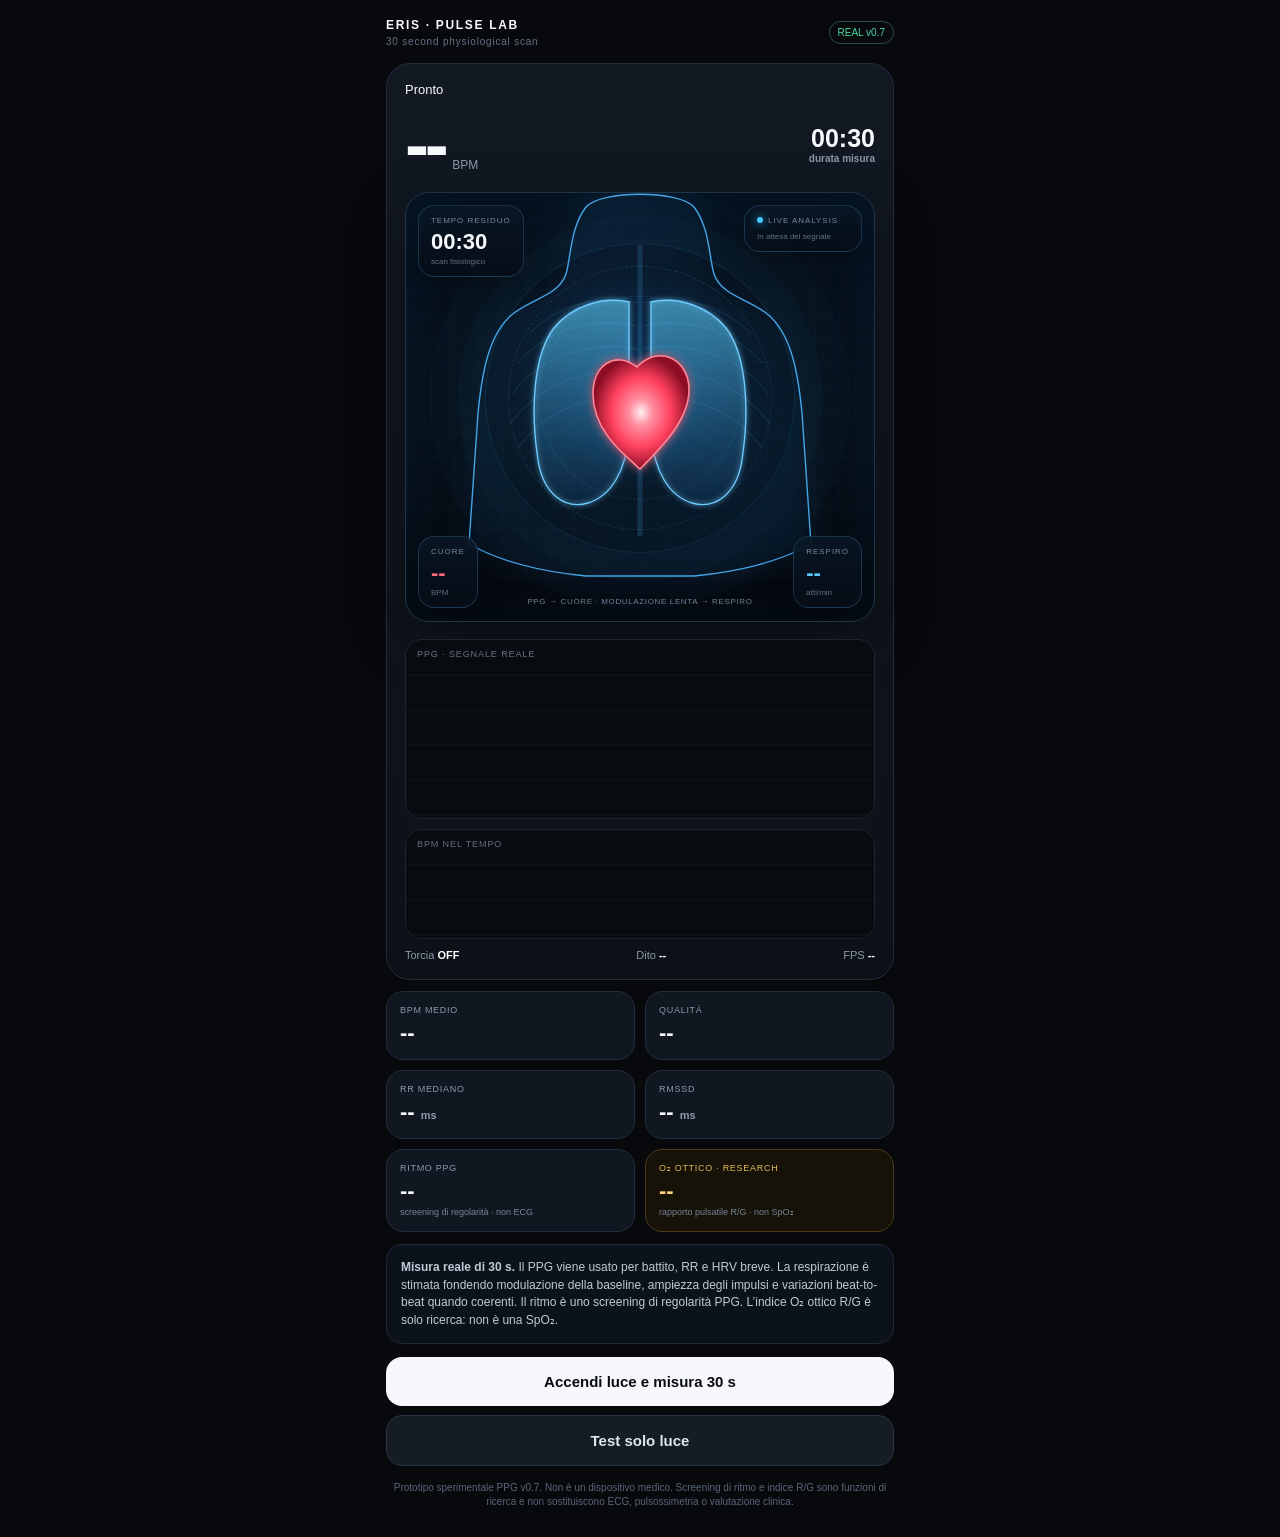
==== commit 9142f98d: "Wire v0.7 analysis modules" ====
--- a/index.html
+++ b/index.html
@@ -134,6 +134,8 @@
 <div id="overlay" class="overlay hidden"><div><div class="finger">☝︎</div><div id="count">5</div><h2>Copri lente e flash</h2><p>Tieni il dito fermo e senza premere eccessivamente. La misura parte solo quando il contatto è stabile.</p><div id="ostate" class="smallState">Torcia attiva</div></div></div>
 <video id="video" playsinline muted autoplay></video><canvas id="sample" width="48" height="36" class="hidden"></canvas>
 
-<script src="app.js?v=0.7.0"></script>
+<script src="app.js?v=0.7.1"></script>
+<script src="app-analysis.js?v=0.7.1"></script>
+<script src="app-runtime.js?v=0.7.1"></script>
 </body>
 </html>
--- a/app.css
+++ b/app.css
@@ -1,2 +1,41 @@
-/* Copyright 2026 AR-Night. Eris Pulse Lab. PolyForm Noncommercial 1.0.0. */
-:root{--bg:#03070d;--glass:#08111dcc;--line:#1c3348;--txt:#f4f8fc;--muted:#718397;--red:#ff4d67;--cyan:#47c9ff;--green:#4ce0a3}*{box-sizing:border-box}html,body{margin:0;min-height:100%;background:radial-gradient(circle at 50% 0,#071525,#03070d 44%);color:var(--txt);font-family:-apple-system,BlinkMacSystemFont,"SF Pro Display","Segoe UI",sans-serif}body{min-height:100dvh}.app{max-width:540px;margin:auto;padding:calc(18px + env(safe-area-inset-top)) 14px calc(28px + env(safe-area-inset-bottom))}header{display:flex;justify-content:space-between;align-items:center;margin:2px 4px 16px}.brand{font-size:17px;letter-spacing:.2em;font-weight:500}.brand b{color:var(--cyan);font-weight:500}.sub{color:#65758a;font-size:10px;margin-top:5px;letter-spacing:.08em}.badge{font-size:9px;color:var(--green);border:1px solid #29533f;border-radius:99px;padding:5px 8px}.glass{border:1px solid var(--line);border-radius:25px;background:linear-gradient(180deg,#0a1421e8,#060c14ec);box-shadow:inset 0 0 60px #1a7ab00a,0 18px 55px #0007}.livePanel{padding:15px}.status{font-size:11px;color:#c4d0dc;display:flex;gap:8px;align-items:center}.status #dot{width:7px;height:7px;border-radius:50%;background:#536477}.status #dot.live{background:var(--cyan);box-shadow:0 0 12px var(--cyan)}.topMetrics{display:flex;justify-content:space-between;align-items:flex-end;margin:12px 2px}.topMetrics>div:first-child{display:flex;align-items:baseline;gap:7px}#bpm{font-size:60px;line-height:.88;letter-spacing:-.06em}.topMetrics small,.timer small{font-size:9px;color:var(--muted)}.timer{text-align:right}.timer b{font-size:23px;display:block}.anatomy{position:relative;height:430px;border:1px solid #17334b;border-radius:24px;overflow:hidden;background:radial-gradient(circle at 50% 45%,#0c3b641f,transparent 33%),linear-gradient(#04101b,#050a10);box-shadow:inset 0 0 70px #29b6ff0a}.anatomy:before{content:"";position:absolute;inset:0;background:linear-gradient(#3bc7ff0a 1px,transparent 1px),linear-gradient(90deg,#3bc7ff0a 1px,transparent 1px);background-size:22px 22px}.rings{position:absolute;width:305px;height:305px;border:1px solid #42c7ff26;border-radius:50%;left:50%;top:49%;transform:translate(-50%,-50%);box-shadow:0 0 0 27px #39bfff08,0 0 0 54px #39bfff05}.rings:before,.rings:after{content:"";position:absolute;inset:22px;border:1px dashed #42c7ff32;border-radius:50%;animation:spin 13s linear infinite}.rings:after{inset:53px;animation-duration:8s;animation-direction:reverse}@keyframes spin{to{transform:rotate(360deg)}}.scanline{position:absolute;z-index:2;left:-8%;right:-8%;height:2px;top:18%;background:linear-gradient(90deg,transparent,#21b8ff,#fff,#21b8ff,transparent);box-shadow:0 0 12px #39c8ff,0 0 28px #39c8ff88;opacity:0}.anatomy.active .scanline{opacity:1;animation:scan 3s ease-in-out infinite}@keyframes scan{0%,100%{top:19%;opacity:.25}50%{top:72%;opacity:1}}.body{position:absolute;left:50%;top:49%;width:360px;height:430px;transform:translate(-50%,-50%);filter:drop-shadow(0 0 14px #3daeff44)}.torso{fill:url(#tf);stroke:#49b8ff;stroke-width:1.3}.spine{stroke:#55bfff;stroke-width:5;opacity:.15}.ribs path{fill:none;stroke:#6bcaff;stroke-width:1.1;opacity:.16}.lungs path{fill:url(#lf);stroke:#72d9ff;stroke-width:1.4;transform-box:fill-box;transform-origin:center;filter:url(#bg)}.anatomy.active .lungs path{animation:breath var(--breath,4.6s) ease-in-out infinite}@keyframes breath{0%,100%{transform:scale(.94,.96);opacity:.55}50%{transform:scale(1.045,1.035);opacity:.95}}.heart path{fill:url(#hf);stroke:#ff93a2;stroke-width:1.5;filter:url(#rg);transform-box:fill-box;transform-origin:center}.anatomy.active .heart path{animation:beat var(--beat,.85s) ease-in-out infinite}@keyframes beat{0%,100%{transform:scale(1)}12%{transform:scale(1.18)}25%{transform:scale(.97)}38%{transform:scale(1.08)}56%{transform:scale(1)}}.pulseRing{fill:none;stroke:var(--red);opacity:0;transform-box:fill-box;transform-origin:center}.anatomy.active .pulseRing{animation:ring var(--beat,.85s) ease-out infinite}.anatomy.active .pulseRing.r2{animation-delay:.12s}@keyframes ring{0%{opacity:.65;transform:scale(.55)}80%,100%{opacity:0;transform:scale(1.55)}}.hud{position:absolute;z-index:4;border:1px solid #4db7ff2c;background:#06111de0;backdrop-filter:blur(8px);border-radius:15px;padding:9px 11px;box-shadow:0 10px 26px #0006}.hud small{font-size:7px;letter-spacing:.1em;color:#8293a5}.hud b{display:block;font-size:21px;margin-top:4px}.hud span{font-size:8px;color:#718397}.hud.time{left:10px;top:10px}.hud.analysis{right:10px;top:10px;width:126px}.hud.analysis span{display:block;margin-top:7px;line-height:1.35}.hud.analysis i{display:inline-block;width:6px;height:6px;border-radius:50%;background:var(--cyan);box-shadow:0 0 10px var(--cyan);animation:blink 1.2s infinite}@keyframes blink{50%{opacity:.2}}.hud.hrate{left:10px;bottom:11px}.hud.hrate b{color:#ff687d}.hud.resp{right:10px;bottom:11px}.hud.resp b{color:var(--cyan)}.caption{position:absolute;bottom:15px;left:50%;transform:translateX(-50%);font-size:7px;color:#607287;letter-spacing:.09em;text-transform:uppercase;white-space:nowrap}.waves{margin-top:10px}.chart{height:150px;border:1px solid #14293a;border-radius:17px;background:#03080e;position:relative;overflow:hidden}.chart.small{height:105px;margin-top:8px}.chart.final{height:210px;margin:12px 0}.chart label{position:absolute;z-index:2;left:10px;top:8px;font-size:8px;color:#6e8295;letter-spacing:.1em}.legend{position:absolute;right:9px;top:8px;font-size:7px;color:#687b8c}.legend i{display:inline-block;width:8px;height:2px;background:#fff;margin:0 3px}.legend .cyan{background:var(--cyan)}canvas{width:100%;height:100%;display:block}.tech{display:flex;justify-content:space-between;color:#718397;font-size:9px;margin-top:9px}.tech b{color:#dce7f1}.cards,.reportGrid{display:grid;grid-template-columns:1fr 1fr;gap:8px;margin-top:10px}.cards>div,.reportGrid>div{border:1px solid #182d40;border-radius:15px;background:#08111c;padding:11px}.cards small,.reportGrid small{display:block;color:#73869a;font-size:8px;letter-spacing:.08em}.cards b,.reportGrid b{display:block;font-size:18px;margin-top:5px}.reportGrid em{display:block;color:#667a8c;font-size:8px;font-style:normal;margin-top:3px}.message{margin-top:10px;padding:12px;border-radius:14px;border:1px solid #543d19;background:#1c160c;color:#ffd68c;font-size:10px;line-height:1.4}.message.bad{border-color:#58232d;background:#220e14;color:#ffadb7}.hidden{display:none!important}.actions{display:grid;gap:8px;margin-top:11px}button{appearance:none;border:0;border-radius:16px;padding:15px;font-weight:800;font-size:14px;background:#f6f9fc;color:#06101a}.alt{background:#0e1926;color:#dce8f2;border:1px solid #22394d}.danger{background:#251017;color:#ff9cad;border:1px solid #4b202a}.report{margin-top:13px;padding:15px}.report.reveal{animation:reveal .5s cubic-bezier(.2,.8,.2,1) both}@keyframes reveal{from{opacity:0;transform:translateY(20px) scale(.985)}to{opacity:1;transform:none}}.reportHead{display:flex;justify-content:space-between;gap:12px;align-items:flex-start}.reportHead h2{font-size:21px;margin:0}.reportHead small,.reportHead span{color:#718397;font-size:9px}.reportHead span{text-align:right}.hero{margin-top:12px;padding:14px;border:1px solid #1c3347;border-radius:17px;background:#050c13}.hero strong{font-size:47px;letter-spacing:-.05em}.hero span{font-size:10px;color:#708397;margin-left:4px}.hero small{display:block;color:#a9b7c4;margin-top:3px}.report h3{font-size:11px;margin:14px 0 4px}.note{border:1px solid #1b3041;border-radius:13px;background:#050c13;padding:11px;color:#8494a5;font-size:9px;line-height:1.45}.overlay{position:fixed;inset:0;z-index:20;background:#02060bf7;display:grid;place-items:center;text-align:center;padding:25px}.fingerIcon{width:116px;height:116px;border-radius:50%;display:grid;place-items:center;margin:auto;font-size:48px;background:radial-gradient(circle,#ff8294,#dc3452 52%,#671020);box-shadow:0 0 70px #ff405544}.overlay b{font-size:80px}.overlay h2{margin:8px 0}.overlay p{max-width:320px;color:#8796a7;font-size:12px}.overlay small{color:#b3c0cc}footer{text-align:center;color:#4f6172;font-size:8px;margin-top:13px}video{position:fixed;width:2px;height:2px;left:-10px;top:-10px;opacity:.001}@media(max-width:380px){.anatomy{height:405px}.body{width:335px;height:405px}.brand{font-size:15px}#bpm{font-size:54px}}+:root{--bg:#07090d;--p:#111720;--p2:#0c1118;--l:#222c3a;--t:#f7f9fc;--m:#8d99aa;--a:#ff4f6b;--ok:#48d59c;--w:#ffc45c;--bad:#ff7b88}
+*{box-sizing:border-box}html,body{margin:0;min-height:100%;background:var(--bg);color:var(--t);font-family:-apple-system,BlinkMacSystemFont,"SF Pro Display","Segoe UI",sans-serif}body{min-height:100dvh}
+.app{max-width:540px;margin:auto;min-height:100dvh;padding:calc(18px + env(safe-area-inset-top)) 16px calc(28px + env(safe-area-inset-bottom))}.top,.read,.tech,.reportHead{display:flex;justify-content:space-between;align-items:center}.top{margin-bottom:16px}.brand{font-size:12px;font-weight:850;letter-spacing:.14em}.badge{font-size:10px;color:var(--ok);border:1px solid #285240;border-radius:99px;padding:5px 8px}.panel,.report{background:linear-gradient(#121923,#0c1118);border:1px solid var(--l);border-radius:24px;padding:18px}.status{font-size:13px;margin-bottom:15px}.bpmline{display:flex;align-items:baseline;gap:8px}#bpm{font-size:72px;font-weight:850;letter-spacing:-.06em;line-height:.9}.unit,.muted{color:var(--m);font-size:12px}.timer{text-align:right;font-size:25px;font-weight:800}.timer small{display:block;font-size:10px;color:var(--m)}
+.chart{height:180px;margin-top:17px;background:#080b10;border:1px solid #1b2431;border-radius:17px;overflow:hidden;position:relative}.chart.small{height:110px;margin-top:10px}canvas{width:100%;height:100%;display:block}.clabel{position:absolute;left:11px;top:9px;color:#657286;font-size:9px;letter-spacing:.1em}.tech{font-size:11px;color:var(--m);margin-top:10px}.tech strong{color:#fff}.grid{display:grid;grid-template-columns:1fr 1fr;gap:10px;margin-top:11px}.card{background:var(--p);border:1px solid var(--l);border-radius:17px;padding:13px}.card.research{border-color:#4b3a1b;background:#161208}.card.research .lab{color:#e5b95b}.card.research .val{color:#ffd27c}.miniNote{font-size:9px;color:#788496;margin-top:3px;line-height:1.3}.statusGood{color:var(--ok)!important}.statusWarn{color:var(--w)!important}.statusBad{color:var(--bad)!important}.lab{font-size:9px;color:var(--m);letter-spacing:.08em;text-transform:uppercase}.val{font-size:22px;font-weight:800;margin-top:5px}.val small{font-size:11px;color:var(--m)}.info,.msg{margin-top:12px;border-radius:16px;padding:14px;font-size:12px;line-height:1.45}.info{background:#0c121a;border:1px solid #1e2836;color:#c0c9d5}.msg{border:1px solid #543d19;background:#20190d;color:#ffd58b}.bad{border-color:#59222a;background:#220f14;color:#ffafb8}.hidden{display:none!important}.actions{display:grid;gap:9px;margin-top:13px}button{appearance:none;border:0;border-radius:16px;padding:16px;font-size:15px;font-weight:800}.primary{background:#f5f7fb;color:#080a0e}.secondary{background:#151c26;color:#dfe5ee;border:1px solid #283445}.stop{background:#251117;color:#ff9aaa;border:1px solid #4b1f29}
+.report{margin-top:14px}.reportHead h2{margin:0;font-size:22px;letter-spacing:-.025em}.reportHead .stamp{font-size:10px;color:var(--m);text-align:right}.reportHero{margin-top:14px;padding:16px;border-radius:18px;background:#0b1017;border:1px solid #202b39}.heroBpm{font-size:54px;font-weight:850;letter-spacing:-.05em}.heroBpm small{font-size:13px;color:var(--m);letter-spacing:0}.range{font-size:12px;color:#b7c0cc;margin-top:4px}.rgrid{display:grid;grid-template-columns:1fr 1fr;gap:9px;margin-top:10px}.rbox{padding:12px;border-radius:15px;background:#101620;border:1px solid #202b39}.rbox .k{font-size:9px;color:var(--m);letter-spacing:.08em;text-transform:uppercase}.rbox .v{font-size:19px;font-weight:800;margin-top:5px}.rbox .sub{font-size:10px;color:#788496;margin-top:3px;line-height:1.3}.sectionTitle{font-size:12px;font-weight:800;margin:16px 0 7px;color:#dce3ec}.qualityRow{display:flex;gap:6px;align-items:center;margin-top:8px}.qdot{width:8px;height:8px;border-radius:50%;background:#303948}.qdot.on{background:var(--ok)}.research{border-color:#4b3a1b;background:#161208}.research .k{color:#e5b95b}.research .v{color:#ffd27c}.reportNote{margin-top:12px;padding:12px;border-radius:14px;background:#0b1017;border:1px solid #202b39;color:#9ca7b6;font-size:11px;line-height:1.45}
+.overlay{position:fixed;inset:0;background:rgba(4,6,9,.97);z-index:20;display:grid;place-items:center;text-align:center;padding:24px}.finger{width:120px;height:120px;border-radius:50%;display:grid;place-items:center;margin:auto;background:radial-gradient(circle,#ff8497,#e73a59 50%,#751026 78%);font-size:52px;box-shadow:0 0 70px #5d1628}#count{font-size:90px;font-weight:850}.overlay p{color:#9ba7b8;max-width:330px;font-size:13px}.overlay .smallState{margin-top:10px;color:#b9c2cf;font-size:12px}footer{text-align:center;color:#596577;font-size:10px;line-height:1.4;margin-top:15px}video{position:fixed;width:2px;height:2px;left:-10px;top:-10px;opacity:.001;pointer-events:none}
+
+.subtitleTop{font-size:10px;color:#657286;margin-top:4px;letter-spacing:.08em}
+.anatomyStage{position:relative;height:430px;margin:15px 0 8px;border-radius:24px;overflow:hidden;background:
+radial-gradient(circle at 50% 42%,rgba(26,127,255,.16),transparent 32%),
+linear-gradient(180deg,#06101c 0%,#07111b 55%,#05080d 100%);
+border:1px solid #1f3448;box-shadow:inset 0 0 60px rgba(42,153,255,.05),0 18px 60px rgba(0,0,0,.3)}
+.anatomyStage:before{content:"";position:absolute;inset:0;background:
+linear-gradient(rgba(73,165,255,.035) 1px,transparent 1px),
+linear-gradient(90deg,rgba(73,165,255,.035) 1px,transparent 1px);background-size:24px 24px;mask-image:linear-gradient(to bottom,transparent,#000 14%,#000 85%,transparent)}
+.scanHalo{position:absolute;width:310px;height:310px;border:1px solid rgba(62,183,255,.18);border-radius:50%;left:50%;top:48%;transform:translate(-50%,-50%);box-shadow:0 0 0 28px rgba(44,153,255,.025),0 0 0 56px rgba(44,153,255,.018)}
+.scanHalo:before,.scanHalo:after{content:"";position:absolute;inset:22px;border:1px dashed rgba(72,190,255,.22);border-radius:50%;animation:spin 12s linear infinite}.scanHalo:after{inset:52px;animation-direction:reverse;animation-duration:8s}
+@keyframes spin{to{transform:rotate(360deg)}}
+.torsoSvg{position:absolute;left:50%;top:48%;width:360px;height:430px;transform:translate(-50%,-50%);filter:drop-shadow(0 0 14px rgba(48,159,255,.22))}
+.torsoOutline{fill:url(#torsoFill);stroke:#4bb6ff;stroke-width:1.4;opacity:.9}.rib{fill:none;stroke:#61bfff;stroke-width:1;opacity:.16}.spine{stroke:#4bb6ff;stroke-width:5;opacity:.18}.lungShape{fill:url(#lungFill);stroke:#6ecbff;stroke-width:1.4;transform-box:fill-box;transform-origin:center;filter:url(#blueGlow)}
+.anatomyStage.active .lungShape{animation:lungBreath var(--breath,4.6s) ease-in-out infinite}
+@keyframes lungBreath{0%,100%{transform:scale(.94, .96);opacity:.55}50%{transform:scale(1.045,1.035);opacity:.92}}
+.heartCore{fill:url(#heartFill);stroke:#ff8797;stroke-width:1.6;transform-box:fill-box;transform-origin:center;filter:url(#redGlow)}
+.anatomyStage.active .heartCore{animation:heartBeat var(--beat,.85s) ease-in-out infinite}
+.heartRing{fill:none;stroke:#ff4f6b;stroke-width:1.5;opacity:0;transform-box:fill-box;transform-origin:center}
+.anatomyStage.active .heartRing{animation:ringPulse var(--beat,.85s) ease-out infinite}
+.anatomyStage.active .heartRing.r2{animation-delay:.12s}
+@keyframes heartBeat{0%,100%{transform:scale(1)}12%{transform:scale(1.18)}25%{transform:scale(.97)}38%{transform:scale(1.08)}56%{transform:scale(1)}}
+@keyframes ringPulse{0%{opacity:.65;transform:scale(.55)}70%,100%{opacity:0;transform:scale(1.55)}}
+.scanLineAnat{position:absolute;left:-8%;right:-8%;height:2px;top:16%;background:linear-gradient(90deg,transparent,#24b9ff 22%,#e9fbff 50%,#24b9ff 78%,transparent);box-shadow:0 0 12px #32c7ff,0 0 28px rgba(50,199,255,.5);opacity:0}
+.anatomyStage.active .scanLineAnat{animation:bodyScan 3.1s ease-in-out infinite;opacity:1}
+@keyframes bodyScan{0%,100%{top:20%;opacity:.25}48%,52%{top:70%;opacity:1}}
+.hud{position:absolute;z-index:3;padding:10px 12px;border:1px solid rgba(87,177,255,.22);border-radius:16px;background:linear-gradient(180deg,rgba(10,24,39,.78),rgba(6,13,22,.88));backdrop-filter:blur(10px);box-shadow:0 8px 30px rgba(0,0,0,.2)}
+.hud .hk{font-size:8px;letter-spacing:.12em;color:#76889a;text-transform:uppercase}.hud .hv{font-size:22px;font-weight:850;margin-top:4px}.hud .hs{font-size:8px;color:#607083;margin-top:2px}
+.hudTime{left:12px;top:12px}.hudLive{right:12px;top:12px;width:118px}.hudBpm{left:12px;bottom:13px}.hudResp{right:12px;bottom:13px}.hudLive .liveDot{display:inline-block;width:6px;height:6px;border-radius:50%;background:#42c9ff;box-shadow:0 0 10px #42c9ff;margin-right:5px;animation:blink 1.1s ease-in-out infinite}@keyframes blink{50%{opacity:.25}}
+.bodyStatus{position:absolute;left:50%;bottom:15px;transform:translateX(-50%);font-size:8px;color:#718092;letter-spacing:.08em;text-transform:uppercase}
+.finalTrendBox{height:210px;margin-top:12px}
+.report.reveal{animation:reportReveal .55s cubic-bezier(.2,.8,.2,1) both}
+@keyframes reportReveal{from{opacity:0;transform:translateY(22px) scale(.985)}to{opacity:1;transform:none}}
+
+@media(max-width:360px){#bpm{font-size:62px}.heroBpm{font-size:46px}.rgrid,.grid{grid-template-columns:1fr 1fr}}
